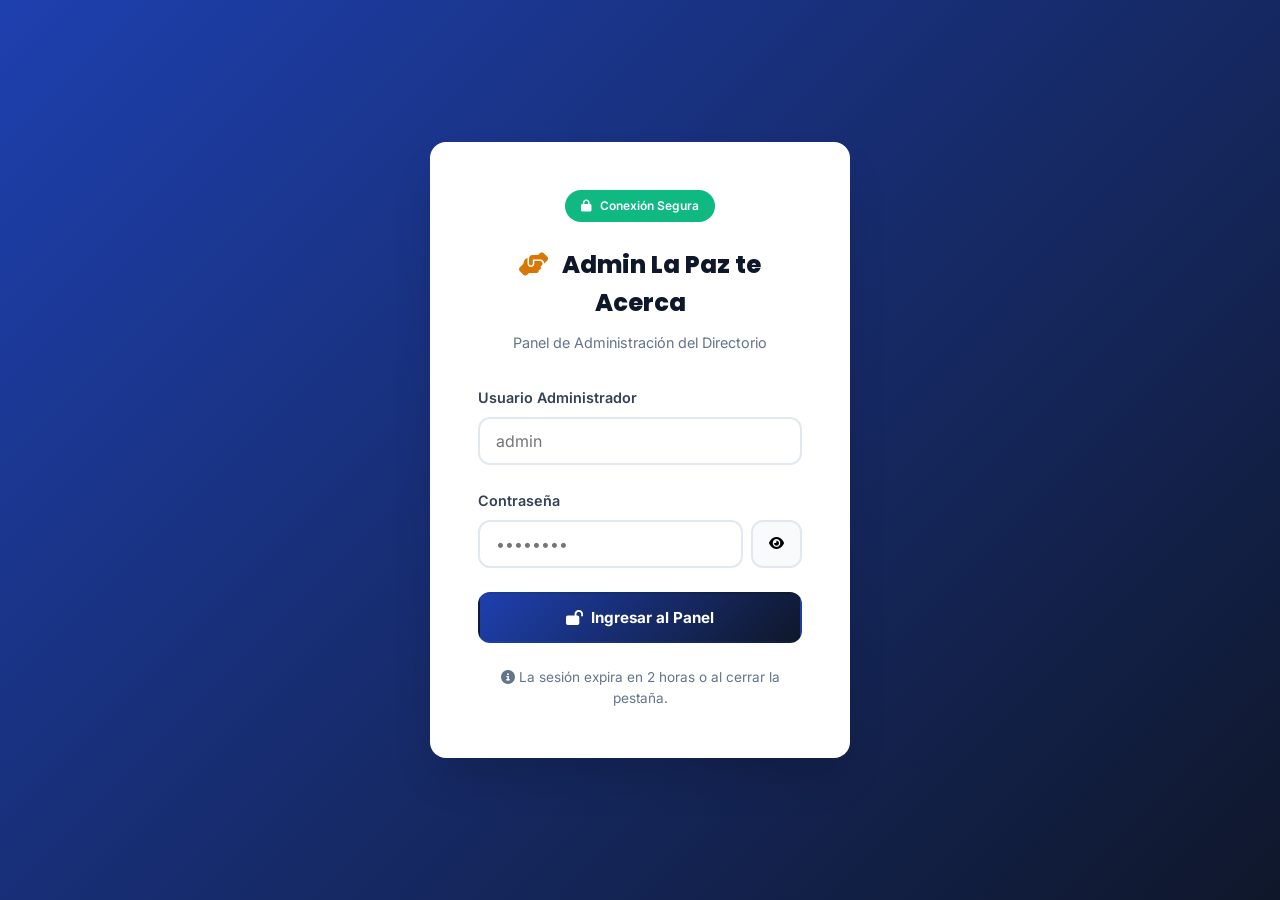
==== admin/index.html @ e760c5f6 "v13.19: Backend y Admin alineados (1/2/3 imagenes, destacado automatico, errores especificos)" ====
﻿<!DOCTYPE html>
<html lang="es">
<head>
    <meta charset="UTF-8">
    <meta name="viewport" content="width=device-width, initial-scale=1.0">
    <meta name="robots" content="noindex, nofollow">
    <meta name="googlebot" content="noindex">
    <title>Panel de Administración | La Paz te Acerca</title>
    <link rel="icon" type="image/png" href="../img/favicon.png">
    <link rel="preconnect" href="https://fonts.googleapis.com">
    <link rel="preconnect" href="https://fonts.gstatic.com" crossorigin>
    <link href="https://fonts.googleapis.com/css2?family=Inter:wght@300;400;500;600;700;800;900&family=Poppins:wght@400;500;600;700;800;900&display=swap" rel="stylesheet">
    <link rel="stylesheet" href="https://cdnjs.cloudflare.com/ajax/libs/font-awesome/6.5.1/css/all.min.css">
    <style>
        /* ========================================
           ADMIN v13.19 — SISTEMA DE DISEÑO PROPIO
           Coherencia total con el frontend
           
           Cambios v13.18:
           - Eliminado campo Teléfono.
           - Eliminado campo Rango de Precios.
           - Nuevas reglas de imágenes: Gratuito=1, Básico=2, Completo=3.
           - Destacado automático para plan Completo.
           
           Cambios v13.19:
           - FIX: Diagnóstico de errores mejorado (muestra el array "detalles" del backend).
           ======================================== */
        *{margin:0;padding:0;box-sizing:border-box}
        :root{
            --azul-profundo:#0F172A;--azul-confianza:#1E40AF;--azul-claro:#3B82F6;
            --ocre-calidad:#D97706;--ocre-oscuro:#B45309;--ocre-claro:#F59E0B;
            --verde-accion:#10B981;--verde-oscuro:#059669;--rojo-alerta:#EF4444;
            --whatsapp:#25D366;--whatsapp-hover:#20BA5A;
            --fondo:#FDFBF7;--gris-suave:#F8FAFC;--gris-medio:#64748B;--gris-claro:#94A3B8;
            --gris-borde:#E2E8F0;--gris-oscuro:#334155;--blanco:#FFFFFF;
            --grad-azul:linear-gradient(135deg,#1E40AF,#0F172A);
            --grad-ocre:linear-gradient(135deg,#D97706,#B45309);
            --sh-1:0 1px 2px rgba(0,0,0,.05);--sh-2:0 4px 10px -2px rgba(0,0,0,.08);
            --sh-3:0 12px 24px -6px rgba(0,0,0,.12);--sh-4:0 24px 48px -12px rgba(0,0,0,.20);
            --r-sm:8px;--r-md:12px;--r-lg:16px;--r-xl:22px;--r-full:9999px;
            --f-titulo:'Poppins',sans-serif;--f-cuerpo:'Inter',sans-serif;
            --sp-1:.5rem;--sp-2:1rem;--sp-3:1.5rem;--sp-4:2rem;--sp-5:3rem;
        }
        body{font-family:var(--f-cuerpo);background:var(--gris-suave);color:var(--gris-oscuro);line-height:1.6}
        .hidden{display:none!important}

        /* LOGIN */
        .login-wrapper{min-height:100vh;display:flex;align-items:center;justify-content:center;padding:var(--sp-3);background:var(--grad-azul)}
        .login-container{max-width:420px;width:100%;padding:var(--sp-5);background:var(--blanco);border-radius:var(--r-lg);box-shadow:var(--sh-4)}
        .login-header{text-align:center;margin-bottom:var(--sp-4)}
        .login-header h2{font-family:var(--f-titulo);font-size:1.5rem;font-weight:800;color:var(--azul-profundo);margin-bottom:.5rem}
        .login-header h2 i{color:var(--ocre-calidad);margin-right:.5rem}
        .login-header p{color:var(--gris-medio);font-size:.9rem}
        .security-badge{display:inline-flex;align-items:center;gap:.5rem;background:var(--verde-accion);color:#fff;padding:.4rem 1rem;border-radius:var(--r-full);font-size:.75rem;font-weight:600;margin-bottom:var(--sp-3)}
        .form-group{margin-bottom:var(--sp-3)}
        .form-label{display:block;font-weight:600;font-size:.9rem;margin-bottom:.5rem;color:var(--gris-oscuro)}
        .form-control{width:100%;padding:.75rem 1rem;border:2px solid var(--gris-borde);border-radius:var(--r-md);font-family:var(--f-cuerpo);font-size:1rem;transition:all .2s}
        .form-control:focus{outline:none;border-color:var(--azul-confianza);box-shadow:0 0 0 3px rgba(30,64,175,.1)}
        .input-group{display:flex;gap:.5rem}
        .input-group .form-control{flex:1}
        .btn-toggle-pass{background:var(--gris-suave);border:2px solid var(--gris-borde);border-radius:var(--r-md);padding:.75rem 1rem;cursor:pointer;transition:all .2s}
        .btn-toggle-pass:hover{background:var(--gris-borde)}
        .btn{display:inline-flex;align-items:center;justify-content:center;gap:.5rem;padding:.875rem 1.75rem;border-radius:var(--r-md);font-weight:700;font-size:.95rem;cursor:pointer;transition:all .2s;border:2px solid transparent;font-family:var(--f-cuerpo)}
        .btn:hover{transform:translateY(-2px);box-shadow:var(--sh-3)}
        .btn-primary{background:var(--grad-azul);color:#fff}
        .btn-primary:hover{box-shadow:0 0 30px rgba(30,64,175,.3)}
        .btn-success{background:var(--verde-accion);color:#fff}
        .btn-success:hover{background:var(--verde-oscuro)}
        .btn-danger{background:var(--rojo-alerta);color:#fff}
        .btn-danger:hover{background:#DC2626}
        .btn-secondary{background:var(--gris-borde);color:var(--gris-oscuro)}
        .btn-secondary:hover{background:var(--gris-claro)}
        .btn-outline{background:transparent;border-color:var(--azul-confianza);color:var(--azul-confianza)}
        .btn-outline:hover{background:var(--azul-confianza);color:#fff}
        .btn-block{width:100%}
        .btn-sm{padding:.5rem 1rem;font-size:.85rem}
        .login-error{background:#FEE2E2;color:#991B1B;padding:1rem;border-radius:var(--r-md);font-size:.9rem;margin-top:var(--sp-3);border-left:4px solid var(--rojo-alerta)}

        /* ADMIN PANEL */
        .admin-wrapper{max-width:1400px;margin:0 auto;padding:var(--sp-4)}
        .admin-header{display:flex;justify-content:space-between;align-items:center;margin-bottom:var(--sp-4);flex-wrap:wrap;gap:var(--sp-2)}
        .admin-header h1{font-family:var(--f-titulo);font-size:1.5rem;font-weight:800;color:var(--azul-profundo)}
        .admin-header h1 i{color:var(--ocre-calidad);margin-right:.5rem}
        .session-info{display:flex;align-items:center;gap:var(--sp-2)}
        .user-badge{background:var(--blanco);padding:.5rem 1rem;border-radius:var(--r-md);font-size:.9rem;font-weight:600;box-shadow:var(--sh-1)}
        .session-timer{font-size:.85rem;color:var(--gris-medio)}
        .session-timer i{color:var(--ocre-calidad);margin-right:.3rem}

        /* TABS */
        .admin-tabs{display:flex;gap:.5rem;margin-bottom:var(--sp-4);border-bottom:2px solid var(--gris-borde);padding-bottom:var(--sp-2)}
        .admin-tab{padding:.75rem 1.5rem;background:var(--blanco);border:2px solid var(--gris-borde);border-radius:var(--r-md);cursor:pointer;font-weight:600;font-size:.9rem;transition:all .2s;display:flex;align-items:center;gap:.5rem}
        .admin-tab:hover{border-color:var(--ocre-calidad);color:var(--ocre-calidad)}
        .admin-tab.active{background:var(--grad-ocre);color:#fff;border-color:var(--ocre-oscuro)}
        .admin-tab i{font-size:1rem}

        /* STATS BAR */
        .stats-bar{display:grid;grid-template-columns:repeat(auto-fit,minmax(150px,1fr));gap:var(--sp-2);margin-bottom:var(--sp-4)}
        .stat-box{background:var(--blanco);padding:var(--sp-3);border-radius:var(--r-md);box-shadow:var(--sh-2);text-align:center}
        .stat-box strong{display:block;font-size:1.8rem;font-weight:800;color:var(--azul-confianza);font-family:var(--f-titulo)}
        .stat-box span{font-size:.85rem;color:var(--gris-medio);font-weight:500}

        /* CARDS */
        .card{background:var(--blanco);border-radius:var(--r-md);box-shadow:var(--sh-2);margin-bottom:var(--sp-3)}
        .card-body{padding:var(--sp-3)}
        .card-header{display:flex;justify-content:space-between;align-items:center;flex-wrap:wrap;gap:var(--sp-2)}
        .card-title{font-family:var(--f-titulo);font-size:1.2rem;font-weight:700;color:var(--azul-profundo)}

        /* PROVIDER CARDS */
        .provider-card{background:var(--blanco);padding:var(--sp-3);border-radius:var(--r-md);margin-bottom:var(--sp-2);box-shadow:var(--sh-1);transition:all .2s;border-left:4px solid var(--azul-confianza)}
        .provider-card:hover{transform:translateX(4px);box-shadow:var(--sh-2)}
        .provider-info{flex:1;min-width:250px}
        .provider-info h4{font-family:var(--f-titulo);font-size:1.1rem;font-weight:700;color:var(--azul-profundo);margin-bottom:.5rem;display:flex;align-items:center;gap:.5rem;flex-wrap:wrap}
        .provider-info p{font-size:.9rem;color:var(--gris-medio);margin-bottom:.3rem}
        .provider-info p strong{color:var(--gris-oscuro)}
        .provider-actions{display:flex;gap:.5rem;flex-wrap:wrap}

        /* BADGES */
        .badge{display:inline-flex;align-items:center;gap:.3rem;padding:.25rem .75rem;border-radius:var(--r-full);font-size:.72rem;font-weight:700;text-transform:uppercase;letter-spacing:.3px}
        .badge-destacado{background:var(--ocre-claro);color:#1F2937}
        .badge-24h{background:var(--azul-profundo);color:#fff}
        .badge-gratuito{background:#F1F5F9;color:#475569;border:1px solid #CBD5E1}
        .badge-basico{background:var(--grad-azul);color:#fff}
        .badge-completo{background:var(--grad-ocre);color:#fff;box-shadow:0 0 10px rgba(217,119,6,.5)}

        /* QUICK SEARCH */
        .quick-search-container{background:var(--blanco);padding:var(--sp-3);border-radius:var(--r-md);margin-bottom:var(--sp-3);box-shadow:var(--sh-2)}
        .quick-search-container h3{font-family:var(--f-titulo);font-size:1.2rem;font-weight:700;color:var(--azul-profundo);margin-bottom:var(--sp-2)}
        .quick-search-container h3 i{color:var(--ocre-calidad);margin-right:.5rem}
        .search-grid{display:grid;grid-template-columns:repeat(auto-fit,minmax(250px,1fr));gap:var(--sp-2);margin-bottom:var(--sp-3)}
        .results-counter{background:#EFF6FF;padding:.75rem 1rem;border-radius:var(--r-md);font-size:.9rem;color:var(--azul-confianza);font-weight:600;margin-bottom:var(--sp-3)}

        .quick-provider-row{background:var(--blanco);padding:var(--sp-3);border-radius:var(--r-md);margin-bottom:var(--sp-2);border-left:4px solid var(--azul-confianza);display:flex;justify-content:space-between;align-items:center;flex-wrap:wrap;gap:var(--sp-2);box-shadow:var(--sh-1)}
        .quick-provider-info{flex:1;min-width:250px}
        .quick-provider-info h5{font-family:var(--f-titulo);font-size:1rem;font-weight:700;color:var(--azul-profundo);margin-bottom:.5rem;display:flex;align-items:center;gap:.5rem;flex-wrap:wrap}
        .quick-provider-info p{font-size:.85rem;color:var(--gris-medio);margin-bottom:.2rem}
        .quick-provider-actions{display:flex;gap:.5rem;flex-wrap:wrap}
        .btn-copy{background:var(--verde-accion);color:#fff;border:none;padding:.5rem 1rem;border-radius:var(--r-sm);font-size:.85rem;cursor:pointer;transition:all .2s;display:inline-flex;align-items:center;gap:.3rem}
        .btn-copy:hover{background:var(--verde-oscuro);transform:translateY(-2px)}
        .btn-whatsapp-direct{background:var(--whatsapp);color:#fff;border:none;padding:.5rem 1rem;border-radius:var(--r-sm);font-size:.85rem;cursor:pointer;transition:all .2s;display:inline-flex;align-items:center;gap:.3rem;text-decoration:none}
        .btn-whatsapp-direct:hover{background:var(--whatsapp-hover);transform:translateY(-2px)}

        .no-results{text-align:center;padding:var(--sp-5);color:var(--gris-claro)}
        .no-results i{font-size:3rem;margin-bottom:var(--sp-2);display:block}

        /* MODAL */
        .modal-overlay{position:fixed;inset:0;background:rgba(0,0,0,.5);backdrop-filter:blur(4px);z-index:9999;display:flex;align-items:center;justify-content:center;padding:var(--sp-3);opacity:0;visibility:hidden;transition:all .3s}
        .modal-overlay.active{opacity:1;visibility:visible}
        .modal-content{background:var(--blanco);border-radius:var(--r-lg);max-width:800px;width:100%;max-height:90vh;overflow-y:auto;box-shadow:var(--sh-4);transform:scale(.95);transition:transform .3s}
        .modal-overlay.active .modal-content{transform:scale(1)}
        .modal-header{padding:var(--sp-3);border-bottom:2px solid var(--gris-borde);display:flex;justify-content:space-between;align-items:center}
        .modal-header h3{font-family:var(--f-titulo);font-size:1.3rem;font-weight:700;color:var(--azul-profundo)}
        .modal-close{background:none;border:none;font-size:1.5rem;cursor:pointer;color:var(--gris-medio);transition:color .2s}
        .modal-close:hover{color:var(--rojo-alerta)}
        .modal-body{padding:var(--sp-3)}
        .modal-footer{padding:var(--sp-3);border-top:2px solid var(--gris-borde);display:flex;justify-content:flex-end;gap:var(--sp-2)}
        .form-grid{display:grid;grid-template-columns:repeat(2,1fr);gap:var(--sp-2)}
        .form-grid .full-width{grid-column:1/-1}
        .form-check{display:flex;align-items:center;gap:.5rem}
        .form-check input[type="checkbox"]{width:18px;height:18px;cursor:pointer}

        /* IMAGE UPLOAD */
        .image-upload-container{display:flex;gap:.5rem;align-items:center;margin-bottom:var(--sp-1)}
        .image-upload-container input[type="text"]{flex:1}
        .image-preview{max-width:100px;max-height:100px;border-radius:var(--r-sm);margin-top:.5rem}
        .upload-progress{height:4px;background:var(--gris-borde);border-radius:2px;overflow:hidden;margin-top:.5rem}
        .upload-progress-bar{height:100%;background:var(--ocre-calidad);width:0%;transition:width .3s}
        .upload-status{font-size:.75rem;margin-top:.3rem;color:var(--gris-medio)}
        .upload-status.success{color:var(--verde-accion)}
        .upload-status.error{color:var(--rojo-alerta)}

        /* TOAST */
        .toast-container{position:fixed;top:20px;right:20px;z-index:99999;display:flex;flex-direction:column;gap:var(--sp-2);max-width:400px}
        .toast{background:var(--blanco);border-radius:var(--r-md);box-shadow:var(--sh-4);padding:var(--sp-3);display:flex;align-items:flex-start;gap:var(--sp-2);border-left:4px solid var(--azul-confianza);animation:slideInRight .3s ease-out}
        .toast-success{border-left-color:var(--verde-accion)}
        .toast-error{border-left-color:var(--rojo-alerta)}
        .toast-warning{border-left-color:var(--ocre-calidad)}
        .toast-icon{font-size:1.5rem;flex-shrink:0}
        .toast-success .toast-icon{color:var(--verde-accion)}
        .toast-error .toast-icon{color:var(--rojo-alerta)}
        .toast-warning .toast-icon{color:var(--ocre-calidad)}
        .toast-content{flex:1}
        .toast-title{font-weight:700;color:var(--azul-profundo);margin-bottom:.2rem;font-size:.95rem}
        .toast-message{color:var(--gris-medio);font-size:.85rem}
        .toast-close{background:none;border:none;color:var(--gris-claro);cursor:pointer;font-size:1rem}
        @keyframes slideInRight{from{opacity:0;transform:translateX(100%)}to{opacity:1;transform:translateX(0)}}

        /* RESPONSIVE */
        @media(max-width:767px){
            .form-grid{grid-template-columns:1fr}
            .stats-bar{grid-template-columns:repeat(2,1fr)}
            .provider-card{flex-direction:column}
            .provider-actions{width:100%;justify-content:flex-start}
            .quick-provider-row{flex-direction:column;align-items:flex-start}
            .quick-provider-actions{width:100%}
        }
    </style>
</head>
<body>

    <!-- LOGIN -->
    <div id="loginSection" class="login-wrapper">
        <div class="login-container">
            <div class="login-header">
                <div class="security-badge"><i class="fas fa-lock"></i> Conexión Segura</div>
                <h2><i class="fas fa-hands-helping"></i> Admin La Paz te Acerca</h2>
                <p>Panel de Administración del Directorio</p>
            </div>

            <form id="loginForm" onsubmit="handleLogin(event)">
                <div class="form-group">
                    <label class="form-label" for="adminUser">Usuario Administrador</label>
                    <input type="text" id="adminUser" class="form-control" placeholder="admin" required autocomplete="username">
                </div>

                <div class="form-group">
                    <label class="form-label" for="adminPass">Contraseña</label>
                    <div class="input-group">
                        <input type="password" id="adminPass" class="form-control" placeholder="••••••••" required autocomplete="current-password">
                        <button type="button" class="btn-toggle-pass" onclick="togglePassword()"><i class="fas fa-eye" id="toggleIcon"></i></button>
                    </div>
                </div>

                <button type="submit" class="btn btn-primary btn-block" id="loginBtn">
                    <i class="fas fa-lock-open"></i> Ingresar al Panel
                </button>

                <div id="loginError" class="login-error hidden"></div>

                <p style="text-align:center;margin-top:var(--sp-3);font-size:.85rem;color:var(--gris-medio)">
                    <i class="fas fa-info-circle"></i> La sesión expira en 2 horas o al cerrar la pestaña.
                </p>
            </form>
        </div>
    </div>

    <!-- ADMIN PANEL -->
    <div id="adminSection" class="admin-wrapper hidden">
        <div class="admin-header">
            <h1><i class="fas fa-hands-helping"></i> Panel de Administración</h1>
            <div class="session-info">
                <span class="user-badge" id="userDisplay"><i class="fas fa-user"></i> Admin</span>
                <span class="session-timer" id="sessionTimer"><i class="fas fa-clock"></i> Sesión activa</span>
                <button onclick="logout()" class="btn btn-danger btn-sm"><i class="fas fa-sign-out-alt"></i> Cerrar Sesión</button>
            </div>
        </div>

        <!-- TABS -->
        <div class="admin-tabs">
            <div class="admin-tab active" onclick="cambiarTab('gestion')"><i class="fas fa-cogs"></i> Gestión del Directorio</div>
            <div class="admin-tab" onclick="cambiarTab('consulta')"><i class="fas fa-search"></i> Consulta Rápida</div>
        </div>

        <!-- GESTIÓN -->
        <div id="tabGestion">
            <div class="stats-bar" id="statsBar">
                <div class="stat-box"><strong id="statTotal">0</strong><span>Proveedores</span></div>
                <div class="stat-box"><strong id="statCompletos">0</strong><span>Completos</span></div>
                <div class="stat-box"><strong id="statBasicos">0</strong><span>Básicos</span></div>
                <div class="stat-box"><strong id="stat24h">0</strong><span>Atención 24h</span></div>
            </div>

            <div class="card">
                <div class="card-body card-header">
                    <h3 class="card-title">Gestión de Proveedores</h3>
                    <div>
                        <button onclick="addProvider()" class="btn btn-success"><i class="fas fa-plus"></i> Agregar Negocio</button>
                        <button onclick="loadProviders()" class="btn btn-primary" style="margin-left:.5rem"><i class="fas fa-sync"></i> Recargar</button>
                    </div>
                </div>
            </div>

            <div id="providersList"></div>
            <div id="loading" class="text-center hidden" style="padding:var(--sp-5)">
                <i class="fas fa-spinner fa-spin" style="font-size:2rem;color:var(--azul-confianza)"></i>
                <p style="margin-top:var(--sp-2);color:var(--gris-medio)">Cargando directorio...</p>
            </div>
        </div>

        <!-- CONSULTA RÁPIDA -->
        <div id="tabConsulta" class="hidden">
            <div class="quick-search-container">
                <h3><i class="fas fa-search"></i> Consulta Rápida</h3>
                <p style="color:var(--gris-medio);margin-bottom:var(--sp-3)">Busca negocios rápidamente para responder consultas por WhatsApp.</p>

                <div class="search-grid">
                    <div>
                        <label class="form-label">Categoría</label>
                        <select id="filtroCategoria" class="form-control" onchange="actualizarFiltroSubcategoria()">
                            <option value="">Todas las categorías</option>
                            <option value="Salud y Bienestar">Salud y Bienestar</option>
                            <option value="Mantenimiento del Hogar">Mantenimiento del Hogar</option>
                            <option value="Materiales de Construcción">Materiales de Construcción</option>
                            <option value="Talleres Automotrices">Talleres Automotrices</option>
                            <option value="Tecnología y Redes">Tecnología y Redes</option>
                            <option value="Servicios de Despedida">Servicios de Despedida</option>
                            <option value="Servicios para Eventos">Servicios para Eventos</option>
                            <option value="Imagen y Cuidado Personal">Imagen y Cuidado Personal</option>
                        </select>
                    </div>
                    <div>
                        <label class="form-label">Subcategoría</label>
                        <select id="filtroSubcategoria" class="form-control" onchange="filtrarConsultaRapida()">
                            <option value="">Todas las subcategorías</option>
                        </select>
                    </div>
                    <div>
                        <label class="form-label">Buscar por texto</label>
                        <input type="text" id="filtroTexto" class="form-control" placeholder="Nombre, dirección, WhatsApp..." oninput="filtrarConsultaRapida()">
                    </div>
                </div>

                <div id="resultsCounter" class="results-counter hidden"></div>
            </div>

            <div id="consultaRapidaList"></div>
        </div>
    </div>

    <!-- MODAL EDITAR/AGREGAR -->
    <div class="modal-overlay" id="editModal">
        <div class="modal-content">
            <div class="modal-header">
                <h3 id="modalTitle">Negocio en el Directorio</h3>
                <button class="modal-close" onclick="cerrarModal()"><i class="fas fa-times"></i></button>
            </div>
            <div class="modal-body">
                <form id="providerForm">
                    <input type="hidden" id="editIndex">
                    <div class="form-grid">
                        <div>
                            <label class="form-label">ID (Número único) *</label>
                            <input type="number" id="f_id" class="form-control" required>
                            <small style="color:var(--gris-medio);font-size:.8rem">Se genera automáticamente. No modificar.</small>
                        </div>
                        <div>
                            <label class="form-label">Nombre del Negocio *</label>
                            <input type="text" id="f_nombre" class="form-control" required>
                        </div>

                        <div>
                            <label class="form-label">Categoría *</label>
                            <select id="f_categoria" class="form-control" required onchange="actualizarSubcategorias()">
                                <option value="Salud y Bienestar">Salud y Bienestar</option>
                                <option value="Mantenimiento del Hogar">Mantenimiento del Hogar</option>
                                <option value="Materiales de Construcción">Materiales de Construcción</option>
                                <option value="Talleres Automotrices">Talleres Automotrices</option>
                                <option value="Tecnología y Redes">Tecnología y Redes</option>
                                <option value="Servicios de Despedida">Servicios de Despedida</option>
                                <option value="Servicios para Eventos">Servicios para Eventos</option>
                                <option value="Imagen y Cuidado Personal">Imagen y Cuidado Personal</option>
                            </select>
                        </div>
                        <div>
                            <label class="form-label">Subcategoría *</label>
                            <select id="f_subcategoria_select" class="form-control" required onchange="toggleOtroInput()"></select>
                            <input type="text" id="f_subcategoria_otro" class="form-control hidden" placeholder="Escribe la subcategoría específica" style="margin-top:.5rem">
                            <input type="hidden" id="f_subcategoria">
                        </div>

                        <div>
                            <label class="form-label">Dirección</label>
                            <input type="text" id="f_direccion" class="form-control">
                        </div>
                        <div>
                            <label class="form-label">WhatsApp (solo números)</label>
                            <input type="text" id="f_whatsapp" class="form-control">
                        </div>
                        <div>
                            <label class="form-label">Horario</label>
                            <input type="text" id="f_horario" class="form-control">
                        </div>
                        <div class="full-width">
                            <label class="form-label">Descripción</label>
                            <textarea id="f_descripcion" class="form-control" rows="2"></textarea>
                        </div>

                        <!-- IMÁGENES (Gratuito=1, Básico=2, Completo=3) -->
                        <div class="full-width">
                            <label class="form-label">Imágenes del Negocio</label>
                            <small style="color:var(--gris-medio);font-size:.8rem;display:block;margin-bottom:var(--sp-2)">Gratuito: 1 imagen | Básico: 2 imágenes | Completo: 3 imágenes (y destacado automático)</small>

                            <div class="image-upload-container" id="imgGroup1">
                                <input type="text" id="f_imagen1" class="form-control" placeholder="URL de Imagen 1" readonly>
                                <button type="button" class="btn btn-secondary btn-sm" onclick="document.getElementById('fileInput1').click()"><i class="fas fa-camera"></i> Subir</button>
                                <input type="file" id="fileInput1" style="display:none" accept="image/*" onchange="handleFileSelect(1, this)">
                            </div>
                            <div class="upload-progress hidden" id="progress1"><div class="upload-progress-bar"></div></div>
                            <div class="upload-status" id="status1"></div>
                            <img id="preview1" class="image-preview hidden" src="" alt="Preview 1">

                            <div class="image-upload-container hidden" id="imgGroup2">
                                <input type="text" id="f_imagen2" class="form-control" placeholder="URL de Imagen 2" readonly>
                                <button type="button" class="btn btn-secondary btn-sm" onclick="document.getElementById('fileInput2').click()"><i class="fas fa-camera"></i> Subir</button>
                                <input type="file" id="fileInput2" style="display:none" accept="image/*" onchange="handleFileSelect(2, this)">
                            </div>
                            <div class="upload-progress hidden" id="progress2"><div class="upload-progress-bar"></div></div>
                            <div class="upload-status" id="status2"></div>
                            <img id="preview2" class="image-preview hidden" src="" alt="Preview 2">

                            <div class="image-upload-container hidden" id="imgGroup3">
                                <input type="text" id="f_imagen3" class="form-control" placeholder="URL de Imagen 3" readonly>
                                <button type="button" class="btn btn-secondary btn-sm" onclick="document.getElementById('fileInput3').click()"><i class="fas fa-camera"></i> Subir</button>
                                <input type="file" id="fileInput3" style="display:none" accept="image/*" onchange="handleFileSelect(3, this)">
                            </div>
                            <div class="upload-progress hidden" id="progress3"><div class="upload-progress-bar"></div></div>
                            <div class="upload-status" id="status3"></div>
                            <img id="preview3" class="image-preview hidden" src="" alt="Preview 3">
                        </div>

                        <div>
                            <label class="form-label">Paquete de Visibilidad</label>
                            <select id="f_tipo_plan" class="form-control" onchange="toggleImagenesPorPlan()">
                                <option value="gratuito">Gratuito (1 imagen)</option>
                                <option value="basico">Paquete Básico (2 imágenes)</option>
                                <option value="completo">Paquete Completo (3 imágenes + Destacado)</option>
                            </select>
                        </div>
                        <div>
                            <label class="form-label">¿Destacar en Portada?</label>
                            <div class="form-check" style="margin-top:.5rem">
                                <input type="checkbox" id="f_destacado_switch">
                                <label for="f_destacado_switch">Mostrar en "Recomendados"</label>
                            </div>
                            <small id="destacadoHint" style="color:var(--gris-medio);font-size:.75rem;display:none">🔒 Automático por plan Completo</small>
                        </div>
                        <div>
                            <label class="form-label">¿Atención 24h?</label>
                            <div class="form-check" style="margin-top:.5rem">
                                <input type="checkbox" id="f_24horas_switch">
                                <label for="f_24horas_switch">Nocturno/Festivos</label>
                            </div>
                        </div>
                        <div class="full-width">
                            <label class="form-label">Audio URL (opcional)</label>
                            <input type="text" id="f_audio_url" class="form-control" placeholder="https://...">
                        </div>
                    </div>
                </form>
            </div>
            <div class="modal-footer">
                <button type="button" class="btn btn-secondary" onclick="cerrarModal()">Cancelar</button>
                <button type="button" class="btn btn-primary" id="saveBtn" onclick="saveProvider()"><i class="fas fa-save"></i> Guardar Cambios</button>
            </div>
        </div>
    </div>

    <!-- TOAST CONTAINER -->
    <div id="toastContainer" class="toast-container"></div>

    <script>
        // ==========================================
        // CONFIGURACIÓN
        // ==========================================
        const CONFIG = {
            API_BASE: '/api',
            SESSION_TIMEOUT: 7200000,
            MAX_FILE_SIZE: 5 * 1024 * 1024,
            ALLOWED_TYPES: ['image/jpeg', 'image/png', 'image/webp']
        };

        const subcategoriasPorCategoria = {
            "Salud y Bienestar": ["Clínicas y Urgencias", "Consultorios y Especialistas", "Odontología", "Laboratorios y Análisis", "Veterinaria y Mascotas", "Óptica y Audición", "Ambulancias y Traslados", "Fisioterapia y Rehabilitación", "Otros Servicios de Salud"],
            "Mantenimiento del Hogar": ["Plomería", "Electricidad", "Albañilería y Reparaciones", "Pintura y Acabados", "Cerrajería", "Carpintería", "Limpieza y Fumigación", "Jardinería y Paisajismo", "Instalación y Mantenimiento de Gas", "Otros Oficios del Hogar"],
            "Materiales de Construcción": ["Cemento, Estuco y Yeso", "Áridos: Arena, Grava y Piedra", "Ladrillos, Bloques y Prefabricados", "Barracas de Madera y Cubiertas", "Alquiler de Equipos y Maquinaria"],
            "Talleres Automotrices": ["Taller Mecánico General", "Frenos y Suspensión", "Muñonería (Alineación y Balanceo)", "Chapistería y Pintura", "Electricidad y Electromecánica", "Grúas y Auxilio Vial", "Lavado y Detallado", "Repuestos y Accesorios", "Lubricentros y Cambio de Aceite", "Otros Servicios Automotrices"],
            "Tecnología y Redes": ["Reparación de PC y Laptops", "Reparación de Celulares y Tablets", "Cámaras de Seguridad y CCTV", "Redes e Internet", "Soporte Técnico a Domicilio", "Impresoras y Suministros de Oficina", "Videojuegos y Consolas", "Otros Servicios Tecnológicos"],
            "Servicios de Despedida": ["Funerarias y Velatorios", "Cremación y Urnas", "Floristerías y Homenajes", "Trámites y Gestoría Funeraria"],
            "Servicios para Eventos": ["Filmación y Fotografía", "Sonido e Iluminación", "Bandas y Música en Vivo", "Locales y Salones de Eventos", "Decoración y Mobiliario", "Catering y Banquetes", "Animación y Espectáculos", "Alquiler de Vestuario y Trajes", "Otros Servicios para Eventos"],
            "Imagen y Cuidado Personal": ["Barberías", "Salones de Belleza Unisex", "Centros de Estética", "Maquillaje Profesional", "Spas y Masajes", "Servicios a Domicilio"]
        };

        let sessionToken = '';
        let providers = [];
        let sessionTimerInterval;

        // ==========================================
        // UTILIDADES
        // ==========================================
        function escaparHTML(v) {
            if (v === null || v === undefined) return '';
            return String(v).replace(/[&<>"']/g, s => ({ '&': '&amp;', '<': '&lt;', '>': '&gt;', '"': '&quot;', "'": '&#39;' }[s]));
        }

        // ==========================================
        // LOGIN
        // ==========================================
        function togglePassword() {
            const input = document.getElementById('adminPass');
            const icon = document.getElementById('toggleIcon');
            if (input.type === 'password') {
                input.type = 'text';
                icon.classList.remove('fa-eye');
                icon.classList.add('fa-eye-slash');
            } else {
                input.type = 'password';
                icon.classList.remove('fa-eye-slash');
                icon.classList.add('fa-eye');
            }
        }

        async function handleLogin(event) {
            event.preventDefault();
            const user = document.getElementById('adminUser').value.trim();
            const pass = document.getElementById('adminPass').value;
            const loginBtn = document.getElementById('loginBtn');

            if (!user || !pass) {
                showError('Por favor completa todos los campos');
                return;
            }

            loginBtn.disabled = true;
            loginBtn.innerHTML = '<i class="fas fa-spinner fa-spin"></i> Verificando...';

            try {
                const response = await fetch(`${CONFIG.API_BASE}/login`, {
                    method: 'POST',
                    headers: { 'Content-Type': 'application/json' },
                    body: JSON.stringify({ username: user, password: pass })
                });

                if (!response.ok) {
                    const error = await response.json();
                    throw new Error(error.message || 'Credenciales inválidas');
                }

                const data = await response.json();
                sessionToken = data.token;
                sessionStorage.setItem('lp_session_token', sessionToken);
                sessionStorage.setItem('lp_session_user', user);
                sessionStorage.setItem('lp_session_time', Date.now().toString());

                document.getElementById('userDisplay').innerHTML = `<i class="fas fa-user"></i> ${user}`;
                document.getElementById('loginSection').classList.add('hidden');
                document.getElementById('adminSection').classList.remove('hidden');

                startSessionTimer();
                loadProviders();

                showToast('Bienvenido', `Hola ${user}, sesión iniciada correctamente`, 'success');
            } catch (e) {
                showError('Error de autenticación: ' + e.message);
            } finally {
                loginBtn.disabled = false;
                loginBtn.innerHTML = '<i class="fas fa-lock-open"></i> Ingresar al Panel';
            }
        }

        function logout() {
            sessionStorage.clear();
            clearInterval(sessionTimerInterval);
            location.reload();
        }

        function startSessionTimer() {
            const updateTimer = () => {
                const loginTime = parseInt(sessionStorage.getItem('lp_session_time'));
                const remaining = CONFIG.SESSION_TIMEOUT - (Date.now() - loginTime);

                if (remaining <= 0) {
                    alert('Tu sesión ha expirado por seguridad. Por favor inicia sesión nuevamente.');
                    logout();
                    return;
                }

                const minutes = Math.floor(remaining / 60000);
                const seconds = Math.floor((remaining % 60000) / 1000);
                document.getElementById('sessionTimer').innerHTML = `<i class="fas fa-clock"></i> Sesión expira en: ${minutes}m ${seconds}s`;
            };

            updateTimer();
            sessionTimerInterval = setInterval(updateTimer, 1000);
        }

        function showError(msg) {
            const el = document.getElementById('loginError');
            el.textContent = msg;
            el.classList.remove('hidden');
        }

        // ==========================================
        // API — v13.19: diagnóstico de errores mejorado (muestra "detalles")
        // ==========================================
        async function apiRequest(endpoint, method = 'GET', body = null) {
            const options = {
                method,
                headers: {
                    'Content-Type': 'application/json',
                    'Authorization': `Bearer ${sessionToken}`
                }
            };

            if (body) options.body = JSON.stringify(body);

            const response = await fetch(`${CONFIG.API_BASE}${endpoint}`, options);

            if (response.status === 401) {
                alert('Tu sesión ha expirado. Por favor inicia sesión nuevamente.');
                logout();
                throw new Error('Sesión expirada');
            }

            if (!response.ok) {
                let errorText = '';
                try {
                    const errData = await response.json();
                    // v13.19: Si el backend devuelve un array de "detalles", los unimos con " · "
                    if (errData.detalles && Array.isArray(errData.detalles)) {
                        errorText = errData.detalles.join(' · ');
                    } else {
                        errorText = errData.message || errData.error || errData.details || JSON.stringify(errData);
                    }
                } catch {
                    try { errorText = await response.text(); } catch { errorText = ''; }
                }
                throw new Error(errorText || 'Error ' + response.status);
            }

            return response.json();
        }

        // ==========================================
        // NAVEGACIÓN
        // ==========================================
        function cambiarTab(tab) {
            document.querySelectorAll('.admin-tab').forEach(t => t.classList.remove('active'));
            if (tab === 'gestion') {
                document.querySelectorAll('.admin-tab')[0].classList.add('active');
                document.getElementById('tabGestion').classList.remove('hidden');
                document.getElementById('tabConsulta').classList.add('hidden');
            } else {
                document.querySelectorAll('.admin-tab')[1].classList.add('active');
                document.getElementById('tabGestion').classList.add('hidden');
                document.getElementById('tabConsulta').classList.remove('hidden');
                filtrarConsultaRapida();
            }
        }

        function actualizarSubcategorias() {
            const categoria = document.getElementById('f_categoria').value;
            const subSelect = document.getElementById('f_subcategoria_select');
            subSelect.innerHTML = '';

            if (subcategoriasPorCategoria[categoria]) {
                subcategoriasPorCategoria[categoria].forEach(sub => {
                    const option = document.createElement('option');
                    option.value = sub;
                    option.textContent = sub;
                    subSelect.appendChild(option);
                });
            }

            const optOtro = document.createElement('option');
            optOtro.value = 'Otro';
            optOtro.textContent = 'Otro (escribir manualmente)';
            subSelect.appendChild(optOtro);

            toggleOtroInput();
        }

        function actualizarFiltroSubcategoria() {
            const categoria = document.getElementById('filtroCategoria').value;
            const subSelect = document.getElementById('filtroSubcategoria');
            subSelect.innerHTML = '<option value="">Todas las subcategorías</option>';

            if (categoria && subcategoriasPorCategoria[categoria]) {
                subcategoriasPorCategoria[categoria].forEach(sub => {
                    const option = document.createElement('option');
                    option.value = sub;
                    option.textContent = sub;
                    subSelect.appendChild(option);
                });
            }
            filtrarConsultaRapida();
        }

        function toggleOtroInput() {
            const subSelect = document.getElementById('f_subcategoria_select');
            const otroInput = document.getElementById('f_subcategoria_otro');
            const hiddenInput = document.getElementById('f_subcategoria');

            if (subSelect.value === 'Otro') {
                otroInput.classList.remove('hidden');
                otroInput.required = true;
                hiddenInput.value = otroInput.value;
            } else {
                otroInput.classList.add('hidden');
                otroInput.required = false;
                hiddenInput.value = subSelect.value;
            }
        }

        document.getElementById('f_subcategoria_otro').addEventListener('input', function() {
            document.getElementById('f_subcategoria').value = this.value;
        });

        // ==========================================
        // v13.18: Reglas de imágenes por plan + destacado automático
        // Gratuito=1, Básico=2, Completo=3 (destacado forzado)
        // ==========================================
        function toggleImagenesPorPlan() {
            const plan = document.getElementById('f_tipo_plan').value;
            const img2 = document.getElementById('imgGroup2');
            const img3 = document.getElementById('imgGroup3');
            const destacado = document.getElementById('f_destacado_switch');
            const hint = document.getElementById('destacadoHint');

            // Limpiar campos ocultos
            if (plan === 'gratuito') {
                img2.classList.add('hidden');
                img3.classList.add('hidden');
                document.getElementById('f_imagen2').value = '';
                document.getElementById('f_imagen3').value = '';
                document.getElementById('preview2').classList.add('hidden');
                document.getElementById('preview3').classList.add('hidden');
            } else if (plan === 'basico') {
                img2.classList.remove('hidden');
                img3.classList.add('hidden');
                document.getElementById('f_imagen3').value = '';
                document.getElementById('preview3').classList.add('hidden');
            } else { // completo
                img2.classList.remove('hidden');
                img3.classList.remove('hidden');
            }

            // Destacado automático para completo
            if (plan === 'completo') {
                destacado.checked = true;
                destacado.disabled = true;
                hint.style.display = 'block';
            } else {
                destacado.disabled = false;
                hint.style.display = 'none';
            }
        }

        // ==========================================
        // SUBIDA DE IMÁGENES
        // ==========================================
        function handleFileSelect(numero, input) {
            const file = input.files[0];
            if (!file) return;

            if (!CONFIG.ALLOWED_TYPES.includes(file.type)) {
                showToast('Error', 'Solo se permiten imágenes JPG, PNG o WebP', 'error');
                input.value = '';
                return;
            }

            if (file.size > CONFIG.MAX_FILE_SIZE) {
                showToast('Error', 'La imagen no puede superar los 5MB', 'error');
                input.value = '';
                return;
            }

            const preview = document.getElementById(`preview${numero}`);
            const progress = document.getElementById(`progress${numero}`);
            const progressBar = progress.querySelector('.upload-progress-bar');
            const status = document.getElementById(`status${numero}`);

            preview.src = URL.createObjectURL(file);
            preview.classList.remove('hidden');

            progress.classList.remove('hidden');
            status.textContent = 'Subiendo imagen...';
            status.className = 'upload-status';
            progressBar.style.width = '30%';

            subirImagenSegura(numero, file);
        }

        async function subirImagenSegura(numero, file) {
            const progress = document.getElementById(`progress${numero}`);
            const progressBar = progress.querySelector('.upload-progress-bar');
            const status = document.getElementById(`status${numero}`);

            try {
                const formData = new FormData();
                formData.append('image', file);
                formData.append('numero', numero);

                progressBar.style.width = '60%';

                const response = await fetch(`${CONFIG.API_BASE}/upload`, {
                    method: 'POST',
                    headers: { 'Authorization': `Bearer ${sessionToken}` },
                    body: formData
                });

                if (!response.ok) {
                    const error = await response.json();
                    throw new Error(error.message || 'Error al subir imagen');
                }

                const data = await response.json();

                progressBar.style.width = '100%';
                status.textContent = '✓ Imagen cargada correctamente';
                status.className = 'upload-status success';

                document.getElementById(`f_imagen${numero}`).value = data.url;

                showToast('¡Listo!', `Imagen ${numero} cargada correctamente`, 'success');

                setTimeout(() => {
                    progress.classList.add('hidden');
                    progressBar.style.width = '0%';
                }, 2000);

            } catch (error) {
                progressBar.style.width = '0%';
                status.textContent = '✗ Error: ' + error.message;
                status.className = 'upload-status error';
                showToast('Error', `No se pudo subir imagen ${numero}: ${error.message}`, 'error');
            }
        }

        // ==========================================
        // CRUD
        // ==========================================
        async function loadProviders() {
            document.getElementById('loading').classList.remove('hidden');
            document.getElementById('providersList').innerHTML = '';

            try {
                const data = await apiRequest('/proveedores');
                providers = data.proveedores || [];
                updateStats();
                renderProviders();
            } catch (e) {
                document.getElementById('providersList').innerHTML = `<div class="login-error">Error: ${escaparHTML(e.message)}</div>`;
            } finally {
                document.getElementById('loading').classList.add('hidden');
            }
        }

        function updateStats() {
            document.getElementById('statTotal').textContent = providers.length;
            document.getElementById('statCompletos').textContent = providers.filter(p => p.tipo_plan === 'completo').length;
            document.getElementById('statBasicos').textContent = providers.filter(p => p.tipo_plan === 'basico').length;
            document.getElementById('stat24h').textContent = providers.filter(p => p['24horas']).length;
        }

        function getPlanLabel(plan) {
            if (plan === 'completo') return 'COMPLETO';
            if (plan === 'basico') return 'BÁSICO';
            return 'GRATUITO';
        }

        function getPlanClass(plan) {
            if (plan === 'completo') return 'badge-completo';
            if (plan === 'basico') return 'badge-basico';
            return 'badge-gratuito';
        }

        function renderProviders() {
            const html = providers.map((p, i) => `
                <div class="provider-card">
                    <div style="display:flex;justify-content:space-between;align-items:flex-start;flex-wrap:wrap;gap:var(--sp-2)">
                        <div class="provider-info">
                            <h4>
                                ${escaparHTML(p.nombre)}
                                ${p.destacado == 1 ? '<span class="badge badge-destacado"><i class="fas fa-star"></i> Destacado</span>' : ''}
                                ${p['24horas'] ? '<span class="badge badge-24h"><i class="fas fa-moon"></i> 24h</span>' : ''}
                                <span class="badge ${getPlanClass(p.tipo_plan || 'gratuito')}">${getPlanLabel(p.tipo_plan || 'gratuito')}</span>
                            </h4>
                            <p><strong>${escaparHTML(p.categoria)}</strong> &gt; ${escaparHTML(p.subcategoria || 'Sin subcategoría')}</p>
                            <p><i class="fas fa-map-marker-alt" style="color:var(--rojo-alerta)"></i> ${escaparHTML(p.direccion || 'Sin dirección')}</p>
                            <p><i class="fab fa-whatsapp" style="color:var(--verde-accion)"></i> ${escaparHTML(p.whatsapp || 'Sin WhatsApp')}</p>
                        </div>
                        <div class="provider-actions">
                            <button onclick="editProvider(${i})" class="btn btn-primary btn-sm"><i class="fas fa-edit"></i> Editar</button>
                            <button onclick="deleteProvider(${i})" class="btn btn-danger btn-sm"><i class="fas fa-trash"></i> Eliminar</button>
                        </div>
                    </div>
                </div>
            `).join('');
            document.getElementById('providersList').innerHTML = html || '<p style="text-align:center;color:var(--gris-medio);padding:var(--sp-4)">No hay negocios registrados aún.</p>';
        }

        function filtrarConsultaRapida() {
            const categoria = document.getElementById('filtroCategoria').value;
            const subcategoria = document.getElementById('filtroSubcategoria').value;
            const texto = document.getElementById('filtroTexto').value.toLowerCase().trim();

            let filtrados = providers.filter(p => {
                const matchCategoria = !categoria || p.categoria === categoria;
                const matchSubcategoria = !subcategoria || p.subcategoria === subcategoria;
                const matchTexto = !texto ||
                    (p.nombre || '').toLowerCase().includes(texto) ||
                    (p.direccion || '').toLowerCase().includes(texto) ||
                    (p.whatsapp || '').toLowerCase().includes(texto) ||
                    (p.descripcion || '').toLowerCase().includes(texto) ||
                    (p.subcategoria || '').toLowerCase().includes(texto);

                return matchCategoria && matchSubcategoria && matchTexto;
            });

            const counter = document.getElementById('resultsCounter');
            if (filtrados.length > 0) {
                counter.textContent = `📊 ${filtrados.length} negocio${filtrados.length !== 1 ? 's' : ''} encontrado${filtrados.length !== 1 ? 's' : ''}`;
                counter.classList.remove('hidden');
            } else {
                counter.classList.add('hidden');
            }

            renderConsultaRapida(filtrados);
        }

        function renderConsultaRapida(lista) {
            const container = document.getElementById('consultaRapidaList');

            if (lista.length === 0) {
                container.innerHTML = `<div class="no-results"><i class="fas fa-search"></i><p>No se encontraron negocios con esos filtros</p><small style="color:var(--gris-medio)">Intenta cambiar la categoría o el texto de búsqueda</small></div>`;
                return;
            }

            const html = lista.map(p => {
                const whatsappNum = (p.whatsapp || '').replace(/\D/g, '');
                const fullNum = whatsappNum.startsWith('591') ? whatsappNum : '591' + whatsappNum;
                const whatsappLink = whatsappNum ? `https://wa.me/${fullNum}` : '#';
                const textoCopiar = `${p.nombre}\n${p.categoria} > ${p.subcategoria}\n📍 ${p.direccion || 'Sin dirección'}\n💬 WhatsApp: ${p.whatsapp || 'Sin WhatsApp'}\n🕒 ${p.horario || 'Sin horario'}`;

                return `
                    <div class="quick-provider-row">
                        <div class="quick-provider-info">
                            <h5>
                                ${escaparHTML(p.nombre)}
                                ${p.destacado == 1 ? '<span class="badge badge-destacado"><i class="fas fa-star"></i> Destacado</span>' : ''}
                                ${p['24horas'] ? '<span class="badge badge-24h"><i class="fas fa-moon"></i> 24h</span>' : ''}
                                <span class="badge ${getPlanClass(p.tipo_plan || 'gratuito')}">${getPlanLabel(p.tipo_plan || 'gratuito')}</span>
                            </h5>
                            <p><strong>${escaparHTML(p.categoria)}</strong> &gt; ${escaparHTML(p.subcategoria || 'Sin subcategoría')}</p>
                            <p><i class="fas fa-map-marker-alt" style="color:var(--rojo-alerta)"></i> ${escaparHTML(p.direccion || 'Sin dirección')}</p>
                            <p><i class="fab fa-whatsapp" style="color:var(--verde-accion)"></i> ${escaparHTML(p.whatsapp || 'Sin WhatsApp')}</p>
                            <p><i class="fas fa-clock" style="color:var(--ocre-calidad)"></i> ${escaparHTML(p.horario || 'Sin horario')}</p>
                        </div>
                        <div class="quick-provider-actions">
                            ${whatsappNum ? `
                                <button class="btn-copy" onclick="copiarDatos(\`${textoCopiar.replace(/`/g, '\\`').replace(/\$/g, '\\$')}\`)"><i class="fas fa-copy"></i> Copiar</button>
                                <button class="btn-copy" onclick="copiarNumero('${whatsappNum}')"><i class="fas fa-phone"></i> ${whatsappNum}</button>
                                <a href="${whatsappLink}?text=${encodeURIComponent('Hola, vi tu perfil en La Paz te Acerca')}" target="_blank" class="btn-whatsapp-direct"><i class="fab fa-whatsapp"></i> WhatsApp</a>
                            ` : '<span style="color:var(--gris-medio)">Sin contacto</span>'}
                        </div>
                    </div>
                `;
            }).join('');

            container.innerHTML = html;
        }

        function copiarDatos(texto) {
            navigator.clipboard.writeText(texto).then(() => {
                showToast('¡Copiado!', 'Datos listos para pegar en WhatsApp', 'success', 2000);
            }).catch(err => {
                showToast('Error', 'No se pudo copiar: ' + err, 'error');
            });
        }

        function copiarNumero(numero) {
            navigator.clipboard.writeText(numero).then(() => {
                showToast('¡Copiado!', `Número ${numero} copiado`, 'success', 2000);
            }).catch(err => {
                showToast('Error', 'No se pudo copiar: ' + err, 'error');
            });
        }

        function addProvider() {
            document.getElementById('modalTitle').textContent = 'Agregar Nuevo Negocio';
            document.getElementById('editIndex').value = '-1';
            document.getElementById('providerForm').reset();

            const maxId = providers.length > 0 ? Math.max(...providers.map(p => p.id || 0)) : 0;
            document.getElementById('f_id').value = maxId + 1;
            document.getElementById('f_id').readOnly = false;

            document.getElementById('f_categoria').value = 'Salud y Bienestar';
            actualizarSubcategorias();
            toggleImagenesPorPlan();

            for (let i = 1; i <= 3; i++) {
                document.getElementById(`preview${i}`).classList.add('hidden');
                document.getElementById(`preview${i}`).src = '';
                document.getElementById(`f_imagen${i}`).value = '';
            }

            document.getElementById('editModal').classList.add('active');
        }

        function editProvider(index) {
            const p = providers[index];
            document.getElementById('modalTitle').textContent = 'Editar Negocio';
            document.getElementById('editIndex').value = index;

            document.getElementById('f_id').value = p.id;
            document.getElementById('f_id').readOnly = true;

            document.getElementById('f_nombre').value = p.nombre;
            document.getElementById('f_categoria').value = p.categoria;

            actualizarSubcategorias();
            const subSelect = document.getElementById('f_subcategoria_select');
            const otroInput = document.getElementById('f_subcategoria_otro');

            const validSubs = subcategoriasPorCategoria[p.categoria] || [];
            if (validSubs.includes(p.subcategoria)) {
                subSelect.value = p.subcategoria;
                otroInput.classList.add('hidden');
                document.getElementById('f_subcategoria').value = p.subcategoria;
            } else {
                subSelect.value = 'Otro';
                otroInput.classList.remove('hidden');
                otroInput.value = p.subcategoria || '';
                document.getElementById('f_subcategoria').value = p.subcategoria || '';
            }

            document.getElementById('f_direccion').value = p.direccion || '';
            document.getElementById('f_whatsapp').value = p.whatsapp || '';
            document.getElementById('f_horario').value = p.horario || '';
            document.getElementById('f_descripcion').value = p.descripcion || '';
            document.getElementById('f_tipo_plan').value = p.tipo_plan || 'gratuito';
            document.getElementById('f_24horas_switch').checked = p['24horas'] || false;
            document.getElementById('f_audio_url').value = p.audio_url || '';

            for (let i = 1; i <= 3; i++) {
                const imgField = document.getElementById(`f_imagen${i}`);
                const preview = document.getElementById(`preview${i}`);
                imgField.value = p[`imagen${i}`] || '';
                if (p[`imagen${i}`]) {
                    preview.src = p[`imagen${i}`];
                    preview.classList.remove('hidden');
                } else {
                    preview.classList.add('hidden');
                }
            }

            toggleImagenesPorPlan();
            // Restaurar estado de destacado (por si el plan no es completo)
            if (p.tipo_plan !== 'completo') {
                document.getElementById('f_destacado_switch').checked = p.destacado == 1;
            }
            document.getElementById('editModal').classList.add('active');
        }

        function cerrarModal() {
            document.getElementById('editModal').classList.remove('active');
        }

        async function saveProvider() {
            const index = parseInt(document.getElementById('editIndex').value);
            const saveBtn = document.getElementById('saveBtn');

            toggleOtroInput();

            const nuevoId = parseInt(document.getElementById('f_id').value);

            if (isNaN(nuevoId) || nuevoId <= 0) {
                showToast('Error', 'El ID debe ser un número positivo.', 'error');
                return;
            }

            if (index === -1) {
                const idDuplicado = providers.find(p => p.id === nuevoId);
                if (idDuplicado) {
                    showToast('Error', `El ID ${nuevoId} ya existe.`, 'error');
                    return;
                }
            } else {
                const idDuplicado = providers.find((p, i) => p.id === nuevoId && i !== index);
                if (idDuplicado) {
                    showToast('Error', `El ID ${nuevoId} ya está en uso.`, 'error');
                    return;
                }
            }

            // v13.19: sin teléfono, sin precios. Destacado forzado si es completo.
            const plan = document.getElementById('f_tipo_plan').value;
            const newProvider = {
                id: nuevoId,
                nombre: document.getElementById('f_nombre').value,
                categoria: document.getElementById('f_categoria').value,
                subcategoria: document.getElementById('f_subcategoria').value,
                direccion: document.getElementById('f_direccion').value,
                telefono: '',
                whatsapp: document.getElementById('f_whatsapp').value,
                horario: document.getElementById('f_horario').value,
                precios: '',
                descripcion: document.getElementById('f_descripcion').value,
                tipo_plan: plan,
                destacado: plan === 'completo' ? 1 : (document.getElementById('f_destacado_switch').checked ? 1 : 0),
                '24horas': document.getElementById('f_24horas_switch').checked,
                imagen1: document.getElementById('f_imagen1').value,
                imagen2: document.getElementById('f_imagen2').value,
                imagen3: document.getElementById('f_imagen3').value,
                imagen4: '',
                audio_url: document.getElementById('f_audio_url').value
            };

            saveBtn.disabled = true;
            saveBtn.innerHTML = '<i class="fas fa-spinner fa-spin"></i> Guardando...';

            try {
                if (index === -1) {
                    await apiRequest('/proveedores', 'POST', newProvider);
                    showToast('¡Éxito!', 'Negocio agregado correctamente', 'success');
                } else {
                    await apiRequest(`/proveedores/${nuevoId}`, 'PUT', newProvider);
                    showToast('¡Éxito!', 'Negocio actualizado correctamente', 'success');
                }

                cerrarModal();
                loadProviders();
            } catch (e) {
                showToast('Error', 'No se pudo guardar: ' + e.message, 'error');
            } finally {
                saveBtn.disabled = false;
                saveBtn.innerHTML = '<i class="fas fa-save"></i> Guardar Cambios';
            }
        }

        async function deleteProvider(index) {
            if (!confirm('¿Estás seguro de eliminar este negocio? Esta acción no se puede deshacer.')) return;

            const provider = providers[index];

            try {
                await apiRequest(`/proveedores/${provider.id}`, 'DELETE');
                showToast('¡Eliminado!', 'Negocio eliminado correctamente', 'success');
                loadProviders();
            } catch (e) {
                showToast('Error', 'No se pudo eliminar: ' + e.message, 'error');
            }
        }

        // ==========================================
        // TOASTS
        // ==========================================
        function showToast(title, message, type = 'info', duration = 5000) {
            const container = document.getElementById('toastContainer');
            const icons = { success: 'fa-check-circle', error: 'fa-exclamation-circle', warning: 'fa-exclamation-triangle', info: 'fa-info-circle' };

            const toast = document.createElement('div');
            toast.className = `toast toast-${type}`;
            toast.innerHTML = `
                <i class="fas ${icons[type]} toast-icon"></i>
                <div class="toast-content">
                    <div class="toast-title">${escaparHTML(title)}</div>
                    <div class="toast-message">${escaparHTML(message)}</div>
                </div>
                <button class="toast-close" onclick="this.parentElement.remove()"><i class="fas fa-times"></i></button>
            `;

            container.appendChild(toast);
            setTimeout(() => toast.remove(), duration);
        }

        // ==========================================
        // INICIALIZACIÓN
        // ==========================================
        window.addEventListener('load', () => {
            const savedToken = sessionStorage.getItem('lp_session_token');
            const loginTime = sessionStorage.getItem('lp_session_time');
            const savedUser = sessionStorage.getItem('lp_session_user');

            if (savedToken && loginTime && (Date.now() - parseInt(loginTime) < CONFIG.SESSION_TIMEOUT)) {
                sessionToken = savedToken;
                document.getElementById('userDisplay').innerHTML = `<i class="fas fa-user"></i> ${savedUser || 'Admin'}`;
                document.getElementById('loginSection').classList.add('hidden');
                document.getElementById('adminSection').classList.remove('hidden');
                startSessionTimer();
                loadProviders();
            }
        });
    </script>
</body>
</html>
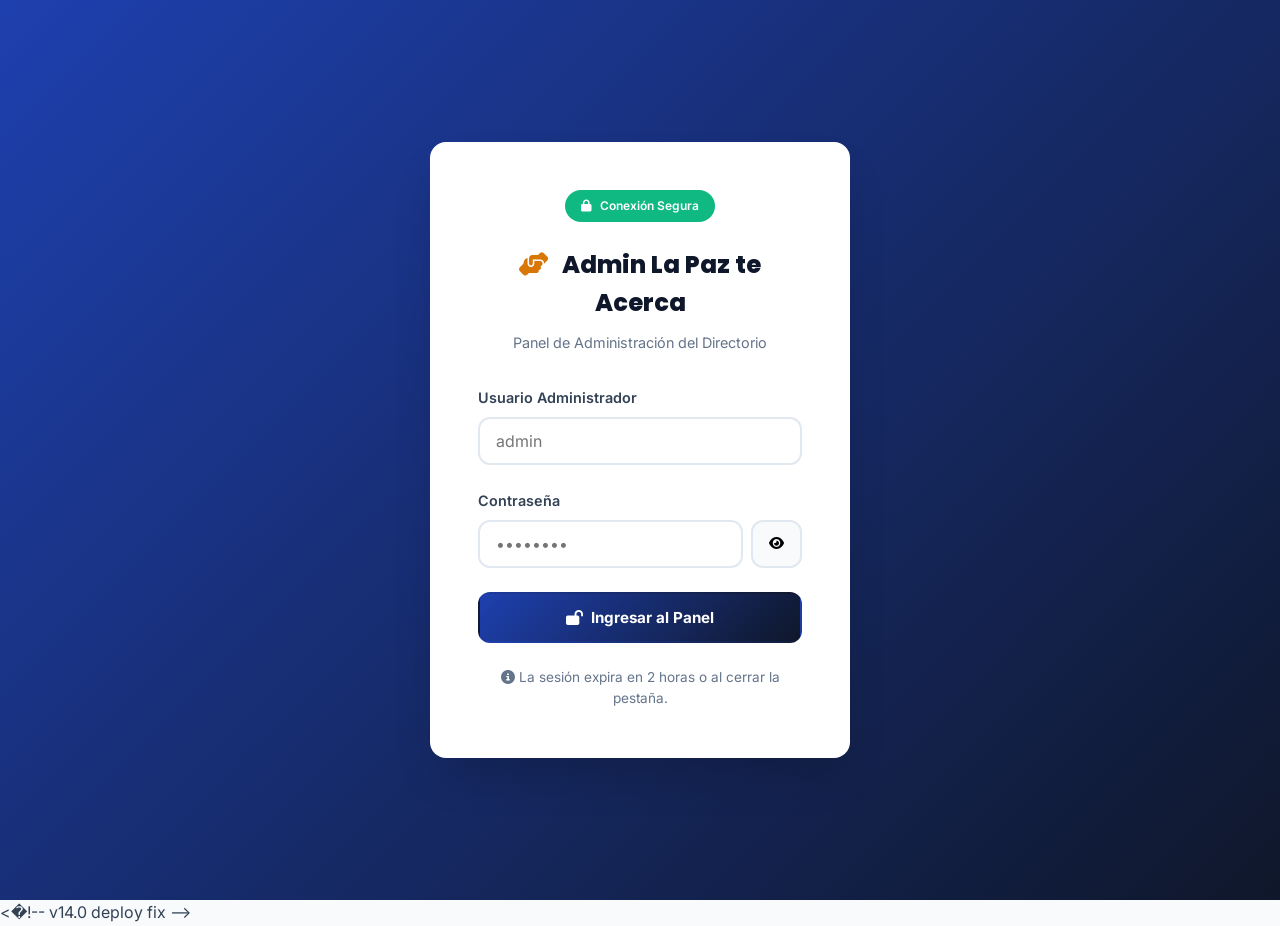
==== commit 5325de77: "v14.0: Fix deploy - actualizar admin con sistema de horarios" ====
--- a/admin/index.html
+++ b/admin/index.html
@@ -1,1176 +1,1387 @@
-﻿<!DOCTYPE html>
-<html lang="es">
-<head>
-    <meta charset="UTF-8">
-    <meta name="viewport" content="width=device-width, initial-scale=1.0">
-    <meta name="robots" content="noindex, nofollow">
-    <meta name="googlebot" content="noindex">
-    <title>Panel de Administración | La Paz te Acerca</title>
-    <link rel="icon" type="image/png" href="../img/favicon.png">
-    <link rel="preconnect" href="https://fonts.googleapis.com">
-    <link rel="preconnect" href="https://fonts.gstatic.com" crossorigin>
-    <link href="https://fonts.googleapis.com/css2?family=Inter:wght@300;400;500;600;700;800;900&family=Poppins:wght@400;500;600;700;800;900&display=swap" rel="stylesheet">
-    <link rel="stylesheet" href="https://cdnjs.cloudflare.com/ajax/libs/font-awesome/6.5.1/css/all.min.css">
-    <style>
-        /* ========================================
-           ADMIN v13.19 — SISTEMA DE DISEÑO PROPIO
-           Coherencia total con el frontend
-           
-           Cambios v13.18:
-           - Eliminado campo Teléfono.
-           - Eliminado campo Rango de Precios.
-           - Nuevas reglas de imágenes: Gratuito=1, Básico=2, Completo=3.
-           - Destacado automático para plan Completo.
-           
-           Cambios v13.19:
-           - FIX: Diagnóstico de errores mejorado (muestra el array "detalles" del backend).
-           ======================================== */
-        *{margin:0;padding:0;box-sizing:border-box}
-        :root{
-            --azul-profundo:#0F172A;--azul-confianza:#1E40AF;--azul-claro:#3B82F6;
-            --ocre-calidad:#D97706;--ocre-oscuro:#B45309;--ocre-claro:#F59E0B;
-            --verde-accion:#10B981;--verde-oscuro:#059669;--rojo-alerta:#EF4444;
-            --whatsapp:#25D366;--whatsapp-hover:#20BA5A;
-            --fondo:#FDFBF7;--gris-suave:#F8FAFC;--gris-medio:#64748B;--gris-claro:#94A3B8;
-            --gris-borde:#E2E8F0;--gris-oscuro:#334155;--blanco:#FFFFFF;
-            --grad-azul:linear-gradient(135deg,#1E40AF,#0F172A);
-            --grad-ocre:linear-gradient(135deg,#D97706,#B45309);
-            --sh-1:0 1px 2px rgba(0,0,0,.05);--sh-2:0 4px 10px -2px rgba(0,0,0,.08);
-            --sh-3:0 12px 24px -6px rgba(0,0,0,.12);--sh-4:0 24px 48px -12px rgba(0,0,0,.20);
-            --r-sm:8px;--r-md:12px;--r-lg:16px;--r-xl:22px;--r-full:9999px;
-            --f-titulo:'Poppins',sans-serif;--f-cuerpo:'Inter',sans-serif;
-            --sp-1:.5rem;--sp-2:1rem;--sp-3:1.5rem;--sp-4:2rem;--sp-5:3rem;
-        }
-        body{font-family:var(--f-cuerpo);background:var(--gris-suave);color:var(--gris-oscuro);line-height:1.6}
-        .hidden{display:none!important}
-
-        /* LOGIN */
-        .login-wrapper{min-height:100vh;display:flex;align-items:center;justify-content:center;padding:var(--sp-3);background:var(--grad-azul)}
-        .login-container{max-width:420px;width:100%;padding:var(--sp-5);background:var(--blanco);border-radius:var(--r-lg);box-shadow:var(--sh-4)}
-        .login-header{text-align:center;margin-bottom:var(--sp-4)}
-        .login-header h2{font-family:var(--f-titulo);font-size:1.5rem;font-weight:800;color:var(--azul-profundo);margin-bottom:.5rem}
-        .login-header h2 i{color:var(--ocre-calidad);margin-right:.5rem}
-        .login-header p{color:var(--gris-medio);font-size:.9rem}
-        .security-badge{display:inline-flex;align-items:center;gap:.5rem;background:var(--verde-accion);color:#fff;padding:.4rem 1rem;border-radius:var(--r-full);font-size:.75rem;font-weight:600;margin-bottom:var(--sp-3)}
-        .form-group{margin-bottom:var(--sp-3)}
-        .form-label{display:block;font-weight:600;font-size:.9rem;margin-bottom:.5rem;color:var(--gris-oscuro)}
-        .form-control{width:100%;padding:.75rem 1rem;border:2px solid var(--gris-borde);border-radius:var(--r-md);font-family:var(--f-cuerpo);font-size:1rem;transition:all .2s}
-        .form-control:focus{outline:none;border-color:var(--azul-confianza);box-shadow:0 0 0 3px rgba(30,64,175,.1)}
-        .input-group{display:flex;gap:.5rem}
-        .input-group .form-control{flex:1}
-        .btn-toggle-pass{background:var(--gris-suave);border:2px solid var(--gris-borde);border-radius:var(--r-md);padding:.75rem 1rem;cursor:pointer;transition:all .2s}
-        .btn-toggle-pass:hover{background:var(--gris-borde)}
-        .btn{display:inline-flex;align-items:center;justify-content:center;gap:.5rem;padding:.875rem 1.75rem;border-radius:var(--r-md);font-weight:700;font-size:.95rem;cursor:pointer;transition:all .2s;border:2px solid transparent;font-family:var(--f-cuerpo)}
-        .btn:hover{transform:translateY(-2px);box-shadow:var(--sh-3)}
-        .btn-primary{background:var(--grad-azul);color:#fff}
-        .btn-primary:hover{box-shadow:0 0 30px rgba(30,64,175,.3)}
-        .btn-success{background:var(--verde-accion);color:#fff}
-        .btn-success:hover{background:var(--verde-oscuro)}
-        .btn-danger{background:var(--rojo-alerta);color:#fff}
-        .btn-danger:hover{background:#DC2626}
-        .btn-secondary{background:var(--gris-borde);color:var(--gris-oscuro)}
-        .btn-secondary:hover{background:var(--gris-claro)}
-        .btn-outline{background:transparent;border-color:var(--azul-confianza);color:var(--azul-confianza)}
-        .btn-outline:hover{background:var(--azul-confianza);color:#fff}
-        .btn-block{width:100%}
-        .btn-sm{padding:.5rem 1rem;font-size:.85rem}
-        .login-error{background:#FEE2E2;color:#991B1B;padding:1rem;border-radius:var(--r-md);font-size:.9rem;margin-top:var(--sp-3);border-left:4px solid var(--rojo-alerta)}
-
-        /* ADMIN PANEL */
-        .admin-wrapper{max-width:1400px;margin:0 auto;padding:var(--sp-4)}
-        .admin-header{display:flex;justify-content:space-between;align-items:center;margin-bottom:var(--sp-4);flex-wrap:wrap;gap:var(--sp-2)}
-        .admin-header h1{font-family:var(--f-titulo);font-size:1.5rem;font-weight:800;color:var(--azul-profundo)}
-        .admin-header h1 i{color:var(--ocre-calidad);margin-right:.5rem}
-        .session-info{display:flex;align-items:center;gap:var(--sp-2)}
-        .user-badge{background:var(--blanco);padding:.5rem 1rem;border-radius:var(--r-md);font-size:.9rem;font-weight:600;box-shadow:var(--sh-1)}
-        .session-timer{font-size:.85rem;color:var(--gris-medio)}
-        .session-timer i{color:var(--ocre-calidad);margin-right:.3rem}
-
-        /* TABS */
-        .admin-tabs{display:flex;gap:.5rem;margin-bottom:var(--sp-4);border-bottom:2px solid var(--gris-borde);padding-bottom:var(--sp-2)}
-        .admin-tab{padding:.75rem 1.5rem;background:var(--blanco);border:2px solid var(--gris-borde);border-radius:var(--r-md);cursor:pointer;font-weight:600;font-size:.9rem;transition:all .2s;display:flex;align-items:center;gap:.5rem}
-        .admin-tab:hover{border-color:var(--ocre-calidad);color:var(--ocre-calidad)}
-        .admin-tab.active{background:var(--grad-ocre);color:#fff;border-color:var(--ocre-oscuro)}
-        .admin-tab i{font-size:1rem}
-
-        /* STATS BAR */
-        .stats-bar{display:grid;grid-template-columns:repeat(auto-fit,minmax(150px,1fr));gap:var(--sp-2);margin-bottom:var(--sp-4)}
-        .stat-box{background:var(--blanco);padding:var(--sp-3);border-radius:var(--r-md);box-shadow:var(--sh-2);text-align:center}
-        .stat-box strong{display:block;font-size:1.8rem;font-weight:800;color:var(--azul-confianza);font-family:var(--f-titulo)}
-        .stat-box span{font-size:.85rem;color:var(--gris-medio);font-weight:500}
-
-        /* CARDS */
-        .card{background:var(--blanco);border-radius:var(--r-md);box-shadow:var(--sh-2);margin-bottom:var(--sp-3)}
-        .card-body{padding:var(--sp-3)}
-        .card-header{display:flex;justify-content:space-between;align-items:center;flex-wrap:wrap;gap:var(--sp-2)}
-        .card-title{font-family:var(--f-titulo);font-size:1.2rem;font-weight:700;color:var(--azul-profundo)}
-
-        /* PROVIDER CARDS */
-        .provider-card{background:var(--blanco);padding:var(--sp-3);border-radius:var(--r-md);margin-bottom:var(--sp-2);box-shadow:var(--sh-1);transition:all .2s;border-left:4px solid var(--azul-confianza)}
-        .provider-card:hover{transform:translateX(4px);box-shadow:var(--sh-2)}
-        .provider-info{flex:1;min-width:250px}
-        .provider-info h4{font-family:var(--f-titulo);font-size:1.1rem;font-weight:700;color:var(--azul-profundo);margin-bottom:.5rem;display:flex;align-items:center;gap:.5rem;flex-wrap:wrap}
-        .provider-info p{font-size:.9rem;color:var(--gris-medio);margin-bottom:.3rem}
-        .provider-info p strong{color:var(--gris-oscuro)}
-        .provider-actions{display:flex;gap:.5rem;flex-wrap:wrap}
-
-        /* BADGES */
-        .badge{display:inline-flex;align-items:center;gap:.3rem;padding:.25rem .75rem;border-radius:var(--r-full);font-size:.72rem;font-weight:700;text-transform:uppercase;letter-spacing:.3px}
-        .badge-destacado{background:var(--ocre-claro);color:#1F2937}
-        .badge-24h{background:var(--azul-profundo);color:#fff}
-        .badge-gratuito{background:#F1F5F9;color:#475569;border:1px solid #CBD5E1}
-        .badge-basico{background:var(--grad-azul);color:#fff}
-        .badge-completo{background:var(--grad-ocre);color:#fff;box-shadow:0 0 10px rgba(217,119,6,.5)}
-
-        /* QUICK SEARCH */
-        .quick-search-container{background:var(--blanco);padding:var(--sp-3);border-radius:var(--r-md);margin-bottom:var(--sp-3);box-shadow:var(--sh-2)}
-        .quick-search-container h3{font-family:var(--f-titulo);font-size:1.2rem;font-weight:700;color:var(--azul-profundo);margin-bottom:var(--sp-2)}
-        .quick-search-container h3 i{color:var(--ocre-calidad);margin-right:.5rem}
-        .search-grid{display:grid;grid-template-columns:repeat(auto-fit,minmax(250px,1fr));gap:var(--sp-2);margin-bottom:var(--sp-3)}
-        .results-counter{background:#EFF6FF;padding:.75rem 1rem;border-radius:var(--r-md);font-size:.9rem;color:var(--azul-confianza);font-weight:600;margin-bottom:var(--sp-3)}
-
-        .quick-provider-row{background:var(--blanco);padding:var(--sp-3);border-radius:var(--r-md);margin-bottom:var(--sp-2);border-left:4px solid var(--azul-confianza);display:flex;justify-content:space-between;align-items:center;flex-wrap:wrap;gap:var(--sp-2);box-shadow:var(--sh-1)}
-        .quick-provider-info{flex:1;min-width:250px}
-        .quick-provider-info h5{font-family:var(--f-titulo);font-size:1rem;font-weight:700;color:var(--azul-profundo);margin-bottom:.5rem;display:flex;align-items:center;gap:.5rem;flex-wrap:wrap}
-        .quick-provider-info p{font-size:.85rem;color:var(--gris-medio);margin-bottom:.2rem}
-        .quick-provider-actions{display:flex;gap:.5rem;flex-wrap:wrap}
-        .btn-copy{background:var(--verde-accion);color:#fff;border:none;padding:.5rem 1rem;border-radius:var(--r-sm);font-size:.85rem;cursor:pointer;transition:all .2s;display:inline-flex;align-items:center;gap:.3rem}
-        .btn-copy:hover{background:var(--verde-oscuro);transform:translateY(-2px)}
-        .btn-whatsapp-direct{background:var(--whatsapp);color:#fff;border:none;padding:.5rem 1rem;border-radius:var(--r-sm);font-size:.85rem;cursor:pointer;transition:all .2s;display:inline-flex;align-items:center;gap:.3rem;text-decoration:none}
-        .btn-whatsapp-direct:hover{background:var(--whatsapp-hover);transform:translateY(-2px)}
-
-        .no-results{text-align:center;padding:var(--sp-5);color:var(--gris-claro)}
-        .no-results i{font-size:3rem;margin-bottom:var(--sp-2);display:block}
-
-        /* MODAL */
-        .modal-overlay{position:fixed;inset:0;background:rgba(0,0,0,.5);backdrop-filter:blur(4px);z-index:9999;display:flex;align-items:center;justify-content:center;padding:var(--sp-3);opacity:0;visibility:hidden;transition:all .3s}
-        .modal-overlay.active{opacity:1;visibility:visible}
-        .modal-content{background:var(--blanco);border-radius:var(--r-lg);max-width:800px;width:100%;max-height:90vh;overflow-y:auto;box-shadow:var(--sh-4);transform:scale(.95);transition:transform .3s}
-        .modal-overlay.active .modal-content{transform:scale(1)}
-        .modal-header{padding:var(--sp-3);border-bottom:2px solid var(--gris-borde);display:flex;justify-content:space-between;align-items:center}
-        .modal-header h3{font-family:var(--f-titulo);font-size:1.3rem;font-weight:700;color:var(--azul-profundo)}
-        .modal-close{background:none;border:none;font-size:1.5rem;cursor:pointer;color:var(--gris-medio);transition:color .2s}
-        .modal-close:hover{color:var(--rojo-alerta)}
-        .modal-body{padding:var(--sp-3)}
-        .modal-footer{padding:var(--sp-3);border-top:2px solid var(--gris-borde);display:flex;justify-content:flex-end;gap:var(--sp-2)}
-        .form-grid{display:grid;grid-template-columns:repeat(2,1fr);gap:var(--sp-2)}
-        .form-grid .full-width{grid-column:1/-1}
-        .form-check{display:flex;align-items:center;gap:.5rem}
-        .form-check input[type="checkbox"]{width:18px;height:18px;cursor:pointer}
-
-        /* IMAGE UPLOAD */
-        .image-upload-container{display:flex;gap:.5rem;align-items:center;margin-bottom:var(--sp-1)}
-        .image-upload-container input[type="text"]{flex:1}
-        .image-preview{max-width:100px;max-height:100px;border-radius:var(--r-sm);margin-top:.5rem}
-        .upload-progress{height:4px;background:var(--gris-borde);border-radius:2px;overflow:hidden;margin-top:.5rem}
-        .upload-progress-bar{height:100%;background:var(--ocre-calidad);width:0%;transition:width .3s}
-        .upload-status{font-size:.75rem;margin-top:.3rem;color:var(--gris-medio)}
-        .upload-status.success{color:var(--verde-accion)}
-        .upload-status.error{color:var(--rojo-alerta)}
-
-        /* TOAST */
-        .toast-container{position:fixed;top:20px;right:20px;z-index:99999;display:flex;flex-direction:column;gap:var(--sp-2);max-width:400px}
-        .toast{background:var(--blanco);border-radius:var(--r-md);box-shadow:var(--sh-4);padding:var(--sp-3);display:flex;align-items:flex-start;gap:var(--sp-2);border-left:4px solid var(--azul-confianza);animation:slideInRight .3s ease-out}
-        .toast-success{border-left-color:var(--verde-accion)}
-        .toast-error{border-left-color:var(--rojo-alerta)}
-        .toast-warning{border-left-color:var(--ocre-calidad)}
-        .toast-icon{font-size:1.5rem;flex-shrink:0}
-        .toast-success .toast-icon{color:var(--verde-accion)}
-        .toast-error .toast-icon{color:var(--rojo-alerta)}
-        .toast-warning .toast-icon{color:var(--ocre-calidad)}
-        .toast-content{flex:1}
-        .toast-title{font-weight:700;color:var(--azul-profundo);margin-bottom:.2rem;font-size:.95rem}
-        .toast-message{color:var(--gris-medio);font-size:.85rem}
-        .toast-close{background:none;border:none;color:var(--gris-claro);cursor:pointer;font-size:1rem}
-        @keyframes slideInRight{from{opacity:0;transform:translateX(100%)}to{opacity:1;transform:translateX(0)}}
-
-        /* RESPONSIVE */
-        @media(max-width:767px){
-            .form-grid{grid-template-columns:1fr}
-            .stats-bar{grid-template-columns:repeat(2,1fr)}
-            .provider-card{flex-direction:column}
-            .provider-actions{width:100%;justify-content:flex-start}
-            .quick-provider-row{flex-direction:column;align-items:flex-start}
-            .quick-provider-actions{width:100%}
-        }
-    </style>
-</head>
-<body>
-
-    <!-- LOGIN -->
-    <div id="loginSection" class="login-wrapper">
-        <div class="login-container">
-            <div class="login-header">
-                <div class="security-badge"><i class="fas fa-lock"></i> Conexión Segura</div>
-                <h2><i class="fas fa-hands-helping"></i> Admin La Paz te Acerca</h2>
-                <p>Panel de Administración del Directorio</p>
-            </div>
-
-            <form id="loginForm" onsubmit="handleLogin(event)">
-                <div class="form-group">
-                    <label class="form-label" for="adminUser">Usuario Administrador</label>
-                    <input type="text" id="adminUser" class="form-control" placeholder="admin" required autocomplete="username">
-                </div>
-
-                <div class="form-group">
-                    <label class="form-label" for="adminPass">Contraseña</label>
-                    <div class="input-group">
-                        <input type="password" id="adminPass" class="form-control" placeholder="••••••••" required autocomplete="current-password">
-                        <button type="button" class="btn-toggle-pass" onclick="togglePassword()"><i class="fas fa-eye" id="toggleIcon"></i></button>
-                    </div>
-                </div>
-
-                <button type="submit" class="btn btn-primary btn-block" id="loginBtn">
-                    <i class="fas fa-lock-open"></i> Ingresar al Panel
-                </button>
-
-                <div id="loginError" class="login-error hidden"></div>
-
-                <p style="text-align:center;margin-top:var(--sp-3);font-size:.85rem;color:var(--gris-medio)">
-                    <i class="fas fa-info-circle"></i> La sesión expira en 2 horas o al cerrar la pestaña.
-                </p>
-            </form>
-        </div>
-    </div>
-
-    <!-- ADMIN PANEL -->
-    <div id="adminSection" class="admin-wrapper hidden">
-        <div class="admin-header">
-            <h1><i class="fas fa-hands-helping"></i> Panel de Administración</h1>
-            <div class="session-info">
-                <span class="user-badge" id="userDisplay"><i class="fas fa-user"></i> Admin</span>
-                <span class="session-timer" id="sessionTimer"><i class="fas fa-clock"></i> Sesión activa</span>
-                <button onclick="logout()" class="btn btn-danger btn-sm"><i class="fas fa-sign-out-alt"></i> Cerrar Sesión</button>
-            </div>
-        </div>
-
-        <!-- TABS -->
-        <div class="admin-tabs">
-            <div class="admin-tab active" onclick="cambiarTab('gestion')"><i class="fas fa-cogs"></i> Gestión del Directorio</div>
-            <div class="admin-tab" onclick="cambiarTab('consulta')"><i class="fas fa-search"></i> Consulta Rápida</div>
-        </div>
-
-        <!-- GESTIÓN -->
-        <div id="tabGestion">
-            <div class="stats-bar" id="statsBar">
-                <div class="stat-box"><strong id="statTotal">0</strong><span>Proveedores</span></div>
-                <div class="stat-box"><strong id="statCompletos">0</strong><span>Completos</span></div>
-                <div class="stat-box"><strong id="statBasicos">0</strong><span>Básicos</span></div>
-                <div class="stat-box"><strong id="stat24h">0</strong><span>Atención 24h</span></div>
-            </div>
-
-            <div class="card">
-                <div class="card-body card-header">
-                    <h3 class="card-title">Gestión de Proveedores</h3>
-                    <div>
-                        <button onclick="addProvider()" class="btn btn-success"><i class="fas fa-plus"></i> Agregar Negocio</button>
-                        <button onclick="loadProviders()" class="btn btn-primary" style="margin-left:.5rem"><i class="fas fa-sync"></i> Recargar</button>
-                    </div>
-                </div>
-            </div>
-
-            <div id="providersList"></div>
-            <div id="loading" class="text-center hidden" style="padding:var(--sp-5)">
-                <i class="fas fa-spinner fa-spin" style="font-size:2rem;color:var(--azul-confianza)"></i>
-                <p style="margin-top:var(--sp-2);color:var(--gris-medio)">Cargando directorio...</p>
-            </div>
-        </div>
-
-        <!-- CONSULTA RÁPIDA -->
-        <div id="tabConsulta" class="hidden">
-            <div class="quick-search-container">
-                <h3><i class="fas fa-search"></i> Consulta Rápida</h3>
-                <p style="color:var(--gris-medio);margin-bottom:var(--sp-3)">Busca negocios rápidamente para responder consultas por WhatsApp.</p>
-
-                <div class="search-grid">
-                    <div>
-                        <label class="form-label">Categoría</label>
-                        <select id="filtroCategoria" class="form-control" onchange="actualizarFiltroSubcategoria()">
-                            <option value="">Todas las categorías</option>
-                            <option value="Salud y Bienestar">Salud y Bienestar</option>
-                            <option value="Mantenimiento del Hogar">Mantenimiento del Hogar</option>
-                            <option value="Materiales de Construcción">Materiales de Construcción</option>
-                            <option value="Talleres Automotrices">Talleres Automotrices</option>
-                            <option value="Tecnología y Redes">Tecnología y Redes</option>
-                            <option value="Servicios de Despedida">Servicios de Despedida</option>
-                            <option value="Servicios para Eventos">Servicios para Eventos</option>
-                            <option value="Imagen y Cuidado Personal">Imagen y Cuidado Personal</option>
-                        </select>
-                    </div>
-                    <div>
-                        <label class="form-label">Subcategoría</label>
-                        <select id="filtroSubcategoria" class="form-control" onchange="filtrarConsultaRapida()">
-                            <option value="">Todas las subcategorías</option>
-                        </select>
-                    </div>
-                    <div>
-                        <label class="form-label">Buscar por texto</label>
-                        <input type="text" id="filtroTexto" class="form-control" placeholder="Nombre, dirección, WhatsApp..." oninput="filtrarConsultaRapida()">
-                    </div>
-                </div>
-
-                <div id="resultsCounter" class="results-counter hidden"></div>
-            </div>
-
-            <div id="consultaRapidaList"></div>
-        </div>
-    </div>
-
-    <!-- MODAL EDITAR/AGREGAR -->
-    <div class="modal-overlay" id="editModal">
-        <div class="modal-content">
-            <div class="modal-header">
-                <h3 id="modalTitle">Negocio en el Directorio</h3>
-                <button class="modal-close" onclick="cerrarModal()"><i class="fas fa-times"></i></button>
-            </div>
-            <div class="modal-body">
-                <form id="providerForm">
-                    <input type="hidden" id="editIndex">
-                    <div class="form-grid">
-                        <div>
-                            <label class="form-label">ID (Número único) *</label>
-                            <input type="number" id="f_id" class="form-control" required>
-                            <small style="color:var(--gris-medio);font-size:.8rem">Se genera automáticamente. No modificar.</small>
-                        </div>
-                        <div>
-                            <label class="form-label">Nombre del Negocio *</label>
-                            <input type="text" id="f_nombre" class="form-control" required>
-                        </div>
-
-                        <div>
-                            <label class="form-label">Categoría *</label>
-                            <select id="f_categoria" class="form-control" required onchange="actualizarSubcategorias()">
-                                <option value="Salud y Bienestar">Salud y Bienestar</option>
-                                <option value="Mantenimiento del Hogar">Mantenimiento del Hogar</option>
-                                <option value="Materiales de Construcción">Materiales de Construcción</option>
-                                <option value="Talleres Automotrices">Talleres Automotrices</option>
-                                <option value="Tecnología y Redes">Tecnología y Redes</option>
-                                <option value="Servicios de Despedida">Servicios de Despedida</option>
-                                <option value="Servicios para Eventos">Servicios para Eventos</option>
-                                <option value="Imagen y Cuidado Personal">Imagen y Cuidado Personal</option>
-                            </select>
-                        </div>
-                        <div>
-                            <label class="form-label">Subcategoría *</label>
-                            <select id="f_subcategoria_select" class="form-control" required onchange="toggleOtroInput()"></select>
-                            <input type="text" id="f_subcategoria_otro" class="form-control hidden" placeholder="Escribe la subcategoría específica" style="margin-top:.5rem">
-                            <input type="hidden" id="f_subcategoria">
-                        </div>
-
-                        <div>
-                            <label class="form-label">Dirección</label>
-                            <input type="text" id="f_direccion" class="form-control">
-                        </div>
-                        <div>
-                            <label class="form-label">WhatsApp (solo números)</label>
-                            <input type="text" id="f_whatsapp" class="form-control">
-                        </div>
-                        <div>
-                            <label class="form-label">Horario</label>
-                            <input type="text" id="f_horario" class="form-control">
-                        </div>
-                        <div class="full-width">
-                            <label class="form-label">Descripción</label>
-                            <textarea id="f_descripcion" class="form-control" rows="2"></textarea>
-                        </div>
-
-                        <!-- IMÁGENES (Gratuito=1, Básico=2, Completo=3) -->
-                        <div class="full-width">
-                            <label class="form-label">Imágenes del Negocio</label>
-                            <small style="color:var(--gris-medio);font-size:.8rem;display:block;margin-bottom:var(--sp-2)">Gratuito: 1 imagen | Básico: 2 imágenes | Completo: 3 imágenes (y destacado automático)</small>
-
-                            <div class="image-upload-container" id="imgGroup1">
-                                <input type="text" id="f_imagen1" class="form-control" placeholder="URL de Imagen 1" readonly>
-                                <button type="button" class="btn btn-secondary btn-sm" onclick="document.getElementById('fileInput1').click()"><i class="fas fa-camera"></i> Subir</button>
-                                <input type="file" id="fileInput1" style="display:none" accept="image/*" onchange="handleFileSelect(1, this)">
-                            </div>
-                            <div class="upload-progress hidden" id="progress1"><div class="upload-progress-bar"></div></div>
-                            <div class="upload-status" id="status1"></div>
-                            <img id="preview1" class="image-preview hidden" src="" alt="Preview 1">
-
-                            <div class="image-upload-container hidden" id="imgGroup2">
-                                <input type="text" id="f_imagen2" class="form-control" placeholder="URL de Imagen 2" readonly>
-                                <button type="button" class="btn btn-secondary btn-sm" onclick="document.getElementById('fileInput2').click()"><i class="fas fa-camera"></i> Subir</button>
-                                <input type="file" id="fileInput2" style="display:none" accept="image/*" onchange="handleFileSelect(2, this)">
-                            </div>
-                            <div class="upload-progress hidden" id="progress2"><div class="upload-progress-bar"></div></div>
-                            <div class="upload-status" id="status2"></div>
-                            <img id="preview2" class="image-preview hidden" src="" alt="Preview 2">
-
-                            <div class="image-upload-container hidden" id="imgGroup3">
-                                <input type="text" id="f_imagen3" class="form-control" placeholder="URL de Imagen 3" readonly>
-                                <button type="button" class="btn btn-secondary btn-sm" onclick="document.getElementById('fileInput3').click()"><i class="fas fa-camera"></i> Subir</button>
-                                <input type="file" id="fileInput3" style="display:none" accept="image/*" onchange="handleFileSelect(3, this)">
-                            </div>
-                            <div class="upload-progress hidden" id="progress3"><div class="upload-progress-bar"></div></div>
-                            <div class="upload-status" id="status3"></div>
-                            <img id="preview3" class="image-preview hidden" src="" alt="Preview 3">
-                        </div>
-
-                        <div>
-                            <label class="form-label">Paquete de Visibilidad</label>
-                            <select id="f_tipo_plan" class="form-control" onchange="toggleImagenesPorPlan()">
-                                <option value="gratuito">Gratuito (1 imagen)</option>
-                                <option value="basico">Paquete Básico (2 imágenes)</option>
-                                <option value="completo">Paquete Completo (3 imágenes + Destacado)</option>
-                            </select>
-                        </div>
-                        <div>
-                            <label class="form-label">¿Destacar en Portada?</label>
-                            <div class="form-check" style="margin-top:.5rem">
-                                <input type="checkbox" id="f_destacado_switch">
-                                <label for="f_destacado_switch">Mostrar en "Recomendados"</label>
-                            </div>
-                            <small id="destacadoHint" style="color:var(--gris-medio);font-size:.75rem;display:none">🔒 Automático por plan Completo</small>
-                        </div>
-                        <div>
-                            <label class="form-label">¿Atención 24h?</label>
-                            <div class="form-check" style="margin-top:.5rem">
-                                <input type="checkbox" id="f_24horas_switch">
-                                <label for="f_24horas_switch">Nocturno/Festivos</label>
-                            </div>
-                        </div>
-                        <div class="full-width">
-                            <label class="form-label">Audio URL (opcional)</label>
-                            <input type="text" id="f_audio_url" class="form-control" placeholder="https://...">
-                        </div>
-                    </div>
-                </form>
-            </div>
-            <div class="modal-footer">
-                <button type="button" class="btn btn-secondary" onclick="cerrarModal()">Cancelar</button>
-                <button type="button" class="btn btn-primary" id="saveBtn" onclick="saveProvider()"><i class="fas fa-save"></i> Guardar Cambios</button>
-            </div>
-        </div>
-    </div>
-
-    <!-- TOAST CONTAINER -->
-    <div id="toastContainer" class="toast-container"></div>
-
-    <script>
-        // ==========================================
-        // CONFIGURACIÓN
-        // ==========================================
-        const CONFIG = {
-            API_BASE: '/api',
-            SESSION_TIMEOUT: 7200000,
-            MAX_FILE_SIZE: 5 * 1024 * 1024,
-            ALLOWED_TYPES: ['image/jpeg', 'image/png', 'image/webp']
-        };
-
-        const subcategoriasPorCategoria = {
-            "Salud y Bienestar": ["Clínicas y Urgencias", "Consultorios y Especialistas", "Odontología", "Laboratorios y Análisis", "Veterinaria y Mascotas", "Óptica y Audición", "Ambulancias y Traslados", "Fisioterapia y Rehabilitación", "Otros Servicios de Salud"],
-            "Mantenimiento del Hogar": ["Plomería", "Electricidad", "Albañilería y Reparaciones", "Pintura y Acabados", "Cerrajería", "Carpintería", "Limpieza y Fumigación", "Jardinería y Paisajismo", "Instalación y Mantenimiento de Gas", "Otros Oficios del Hogar"],
-            "Materiales de Construcción": ["Cemento, Estuco y Yeso", "Áridos: Arena, Grava y Piedra", "Ladrillos, Bloques y Prefabricados", "Barracas de Madera y Cubiertas", "Alquiler de Equipos y Maquinaria"],
-            "Talleres Automotrices": ["Taller Mecánico General", "Frenos y Suspensión", "Muñonería (Alineación y Balanceo)", "Chapistería y Pintura", "Electricidad y Electromecánica", "Grúas y Auxilio Vial", "Lavado y Detallado", "Repuestos y Accesorios", "Lubricentros y Cambio de Aceite", "Otros Servicios Automotrices"],
-            "Tecnología y Redes": ["Reparación de PC y Laptops", "Reparación de Celulares y Tablets", "Cámaras de Seguridad y CCTV", "Redes e Internet", "Soporte Técnico a Domicilio", "Impresoras y Suministros de Oficina", "Videojuegos y Consolas", "Otros Servicios Tecnológicos"],
-            "Servicios de Despedida": ["Funerarias y Velatorios", "Cremación y Urnas", "Floristerías y Homenajes", "Trámites y Gestoría Funeraria"],
-            "Servicios para Eventos": ["Filmación y Fotografía", "Sonido e Iluminación", "Bandas y Música en Vivo", "Locales y Salones de Eventos", "Decoración y Mobiliario", "Catering y Banquetes", "Animación y Espectáculos", "Alquiler de Vestuario y Trajes", "Otros Servicios para Eventos"],
-            "Imagen y Cuidado Personal": ["Barberías", "Salones de Belleza Unisex", "Centros de Estética", "Maquillaje Profesional", "Spas y Masajes", "Servicios a Domicilio"]
-        };
-
-        let sessionToken = '';
-        let providers = [];
-        let sessionTimerInterval;
-
-        // ==========================================
-        // UTILIDADES
-        // ==========================================
-        function escaparHTML(v) {
-            if (v === null || v === undefined) return '';
-            return String(v).replace(/[&<>"']/g, s => ({ '&': '&amp;', '<': '&lt;', '>': '&gt;', '"': '&quot;', "'": '&#39;' }[s]));
-        }
-
-        // ==========================================
-        // LOGIN
-        // ==========================================
-        function togglePassword() {
-            const input = document.getElementById('adminPass');
-            const icon = document.getElementById('toggleIcon');
-            if (input.type === 'password') {
-                input.type = 'text';
-                icon.classList.remove('fa-eye');
-                icon.classList.add('fa-eye-slash');
-            } else {
-                input.type = 'password';
-                icon.classList.remove('fa-eye-slash');
-                icon.classList.add('fa-eye');
-            }
-        }
-
-        async function handleLogin(event) {
-            event.preventDefault();
-            const user = document.getElementById('adminUser').value.trim();
-            const pass = document.getElementById('adminPass').value;
-            const loginBtn = document.getElementById('loginBtn');
-
-            if (!user || !pass) {
-                showError('Por favor completa todos los campos');
-                return;
-            }
-
-            loginBtn.disabled = true;
-            loginBtn.innerHTML = '<i class="fas fa-spinner fa-spin"></i> Verificando...';
-
-            try {
-                const response = await fetch(`${CONFIG.API_BASE}/login`, {
-                    method: 'POST',
-                    headers: { 'Content-Type': 'application/json' },
-                    body: JSON.stringify({ username: user, password: pass })
-                });
-
-                if (!response.ok) {
-                    const error = await response.json();
-                    throw new Error(error.message || 'Credenciales inválidas');
-                }
-
-                const data = await response.json();
-                sessionToken = data.token;
-                sessionStorage.setItem('lp_session_token', sessionToken);
-                sessionStorage.setItem('lp_session_user', user);
-                sessionStorage.setItem('lp_session_time', Date.now().toString());
-
-                document.getElementById('userDisplay').innerHTML = `<i class="fas fa-user"></i> ${user}`;
-                document.getElementById('loginSection').classList.add('hidden');
-                document.getElementById('adminSection').classList.remove('hidden');
-
-                startSessionTimer();
-                loadProviders();
-
-                showToast('Bienvenido', `Hola ${user}, sesión iniciada correctamente`, 'success');
-            } catch (e) {
-                showError('Error de autenticación: ' + e.message);
-            } finally {
-                loginBtn.disabled = false;
-                loginBtn.innerHTML = '<i class="fas fa-lock-open"></i> Ingresar al Panel';
-            }
-        }
-
-        function logout() {
-            sessionStorage.clear();
-            clearInterval(sessionTimerInterval);
-            location.reload();
-        }
-
-        function startSessionTimer() {
-            const updateTimer = () => {
-                const loginTime = parseInt(sessionStorage.getItem('lp_session_time'));
-                const remaining = CONFIG.SESSION_TIMEOUT - (Date.now() - loginTime);
-
-                if (remaining <= 0) {
-                    alert('Tu sesión ha expirado por seguridad. Por favor inicia sesión nuevamente.');
-                    logout();
-                    return;
-                }
-
-                const minutes = Math.floor(remaining / 60000);
-                const seconds = Math.floor((remaining % 60000) / 1000);
-                document.getElementById('sessionTimer').innerHTML = `<i class="fas fa-clock"></i> Sesión expira en: ${minutes}m ${seconds}s`;
-            };
-
-            updateTimer();
-            sessionTimerInterval = setInterval(updateTimer, 1000);
-        }
-
-        function showError(msg) {
-            const el = document.getElementById('loginError');
-            el.textContent = msg;
-            el.classList.remove('hidden');
-        }
-
-        // ==========================================
-        // API — v13.19: diagnóstico de errores mejorado (muestra "detalles")
-        // ==========================================
-        async function apiRequest(endpoint, method = 'GET', body = null) {
-            const options = {
-                method,
-                headers: {
-                    'Content-Type': 'application/json',
-                    'Authorization': `Bearer ${sessionToken}`
-                }
-            };
-
-            if (body) options.body = JSON.stringify(body);
-
-            const response = await fetch(`${CONFIG.API_BASE}${endpoint}`, options);
-
-            if (response.status === 401) {
-                alert('Tu sesión ha expirado. Por favor inicia sesión nuevamente.');
-                logout();
-                throw new Error('Sesión expirada');
-            }
-
-            if (!response.ok) {
-                let errorText = '';
-                try {
-                    const errData = await response.json();
-                    // v13.19: Si el backend devuelve un array de "detalles", los unimos con " · "
-                    if (errData.detalles && Array.isArray(errData.detalles)) {
-                        errorText = errData.detalles.join(' · ');
-                    } else {
-                        errorText = errData.message || errData.error || errData.details || JSON.stringify(errData);
-                    }
-                } catch {
-                    try { errorText = await response.text(); } catch { errorText = ''; }
-                }
-                throw new Error(errorText || 'Error ' + response.status);
-            }
-
-            return response.json();
-        }
-
-        // ==========================================
-        // NAVEGACIÓN
-        // ==========================================
-        function cambiarTab(tab) {
-            document.querySelectorAll('.admin-tab').forEach(t => t.classList.remove('active'));
-            if (tab === 'gestion') {
-                document.querySelectorAll('.admin-tab')[0].classList.add('active');
-                document.getElementById('tabGestion').classList.remove('hidden');
-                document.getElementById('tabConsulta').classList.add('hidden');
-            } else {
-                document.querySelectorAll('.admin-tab')[1].classList.add('active');
-                document.getElementById('tabGestion').classList.add('hidden');
-                document.getElementById('tabConsulta').classList.remove('hidden');
-                filtrarConsultaRapida();
-            }
-        }
-
-        function actualizarSubcategorias() {
-            const categoria = document.getElementById('f_categoria').value;
-            const subSelect = document.getElementById('f_subcategoria_select');
-            subSelect.innerHTML = '';
-
-            if (subcategoriasPorCategoria[categoria]) {
-                subcategoriasPorCategoria[categoria].forEach(sub => {
-                    const option = document.createElement('option');
-                    option.value = sub;
-                    option.textContent = sub;
-                    subSelect.appendChild(option);
-                });
-            }
-
-            const optOtro = document.createElement('option');
-            optOtro.value = 'Otro';
-            optOtro.textContent = 'Otro (escribir manualmente)';
-            subSelect.appendChild(optOtro);
-
-            toggleOtroInput();
-        }
-
-        function actualizarFiltroSubcategoria() {
-            const categoria = document.getElementById('filtroCategoria').value;
-            const subSelect = document.getElementById('filtroSubcategoria');
-            subSelect.innerHTML = '<option value="">Todas las subcategorías</option>';
-
-            if (categoria && subcategoriasPorCategoria[categoria]) {
-                subcategoriasPorCategoria[categoria].forEach(sub => {
-                    const option = document.createElement('option');
-                    option.value = sub;
-                    option.textContent = sub;
-                    subSelect.appendChild(option);
-                });
-            }
-            filtrarConsultaRapida();
-        }
-
-        function toggleOtroInput() {
-            const subSelect = document.getElementById('f_subcategoria_select');
-            const otroInput = document.getElementById('f_subcategoria_otro');
-            const hiddenInput = document.getElementById('f_subcategoria');
-
-            if (subSelect.value === 'Otro') {
-                otroInput.classList.remove('hidden');
-                otroInput.required = true;
-                hiddenInput.value = otroInput.value;
-            } else {
-                otroInput.classList.add('hidden');
-                otroInput.required = false;
-                hiddenInput.value = subSelect.value;
-            }
-        }
-
-        document.getElementById('f_subcategoria_otro').addEventListener('input', function() {
-            document.getElementById('f_subcategoria').value = this.value;
-        });
-
-        // ==========================================
-        // v13.18: Reglas de imágenes por plan + destacado automático
-        // Gratuito=1, Básico=2, Completo=3 (destacado forzado)
-        // ==========================================
-        function toggleImagenesPorPlan() {
-            const plan = document.getElementById('f_tipo_plan').value;
-            const img2 = document.getElementById('imgGroup2');
-            const img3 = document.getElementById('imgGroup3');
-            const destacado = document.getElementById('f_destacado_switch');
-            const hint = document.getElementById('destacadoHint');
-
-            // Limpiar campos ocultos
-            if (plan === 'gratuito') {
-                img2.classList.add('hidden');
-                img3.classList.add('hidden');
-                document.getElementById('f_imagen2').value = '';
-                document.getElementById('f_imagen3').value = '';
-                document.getElementById('preview2').classList.add('hidden');
-                document.getElementById('preview3').classList.add('hidden');
-            } else if (plan === 'basico') {
-                img2.classList.remove('hidden');
-                img3.classList.add('hidden');
-                document.getElementById('f_imagen3').value = '';
-                document.getElementById('preview3').classList.add('hidden');
-            } else { // completo
-                img2.classList.remove('hidden');
-                img3.classList.remove('hidden');
-            }
-
-            // Destacado automático para completo
-            if (plan === 'completo') {
-                destacado.checked = true;
-                destacado.disabled = true;
-                hint.style.display = 'block';
-            } else {
-                destacado.disabled = false;
-                hint.style.display = 'none';
-            }
-        }
-
-        // ==========================================
-        // SUBIDA DE IMÁGENES
-        // ==========================================
-        function handleFileSelect(numero, input) {
-            const file = input.files[0];
-            if (!file) return;
-
-            if (!CONFIG.ALLOWED_TYPES.includes(file.type)) {
-                showToast('Error', 'Solo se permiten imágenes JPG, PNG o WebP', 'error');
-                input.value = '';
-                return;
-            }
-
-            if (file.size > CONFIG.MAX_FILE_SIZE) {
-                showToast('Error', 'La imagen no puede superar los 5MB', 'error');
-                input.value = '';
-                return;
-            }
-
-            const preview = document.getElementById(`preview${numero}`);
-            const progress = document.getElementById(`progress${numero}`);
-            const progressBar = progress.querySelector('.upload-progress-bar');
-            const status = document.getElementById(`status${numero}`);
-
-            preview.src = URL.createObjectURL(file);
-            preview.classList.remove('hidden');
-
-            progress.classList.remove('hidden');
-            status.textContent = 'Subiendo imagen...';
-            status.className = 'upload-status';
-            progressBar.style.width = '30%';
-
-            subirImagenSegura(numero, file);
-        }
-
-        async function subirImagenSegura(numero, file) {
-            const progress = document.getElementById(`progress${numero}`);
-            const progressBar = progress.querySelector('.upload-progress-bar');
-            const status = document.getElementById(`status${numero}`);
-
-            try {
-                const formData = new FormData();
-                formData.append('image', file);
-                formData.append('numero', numero);
-
-                progressBar.style.width = '60%';
-
-                const response = await fetch(`${CONFIG.API_BASE}/upload`, {
-                    method: 'POST',
-                    headers: { 'Authorization': `Bearer ${sessionToken}` },
-                    body: formData
-                });
-
-                if (!response.ok) {
-                    const error = await response.json();
-                    throw new Error(error.message || 'Error al subir imagen');
-                }
-
-                const data = await response.json();
-
-                progressBar.style.width = '100%';
-                status.textContent = '✓ Imagen cargada correctamente';
-                status.className = 'upload-status success';
-
-                document.getElementById(`f_imagen${numero}`).value = data.url;
-
-                showToast('¡Listo!', `Imagen ${numero} cargada correctamente`, 'success');
-
-                setTimeout(() => {
-                    progress.classList.add('hidden');
-                    progressBar.style.width = '0%';
-                }, 2000);
-
-            } catch (error) {
-                progressBar.style.width = '0%';
-                status.textContent = '✗ Error: ' + error.message;
-                status.className = 'upload-status error';
-                showToast('Error', `No se pudo subir imagen ${numero}: ${error.message}`, 'error');
-            }
-        }
-
-        // ==========================================
-        // CRUD
-        // ==========================================
-        async function loadProviders() {
-            document.getElementById('loading').classList.remove('hidden');
-            document.getElementById('providersList').innerHTML = '';
-
-            try {
-                const data = await apiRequest('/proveedores');
-                providers = data.proveedores || [];
-                updateStats();
-                renderProviders();
-            } catch (e) {
-                document.getElementById('providersList').innerHTML = `<div class="login-error">Error: ${escaparHTML(e.message)}</div>`;
-            } finally {
-                document.getElementById('loading').classList.add('hidden');
-            }
-        }
-
-        function updateStats() {
-            document.getElementById('statTotal').textContent = providers.length;
-            document.getElementById('statCompletos').textContent = providers.filter(p => p.tipo_plan === 'completo').length;
-            document.getElementById('statBasicos').textContent = providers.filter(p => p.tipo_plan === 'basico').length;
-            document.getElementById('stat24h').textContent = providers.filter(p => p['24horas']).length;
-        }
-
-        function getPlanLabel(plan) {
-            if (plan === 'completo') return 'COMPLETO';
-            if (plan === 'basico') return 'BÁSICO';
-            return 'GRATUITO';
-        }
-
-        function getPlanClass(plan) {
-            if (plan === 'completo') return 'badge-completo';
-            if (plan === 'basico') return 'badge-basico';
-            return 'badge-gratuito';
-        }
-
-        function renderProviders() {
-            const html = providers.map((p, i) => `
-                <div class="provider-card">
-                    <div style="display:flex;justify-content:space-between;align-items:flex-start;flex-wrap:wrap;gap:var(--sp-2)">
-                        <div class="provider-info">
-                            <h4>
-                                ${escaparHTML(p.nombre)}
-                                ${p.destacado == 1 ? '<span class="badge badge-destacado"><i class="fas fa-star"></i> Destacado</span>' : ''}
-                                ${p['24horas'] ? '<span class="badge badge-24h"><i class="fas fa-moon"></i> 24h</span>' : ''}
-                                <span class="badge ${getPlanClass(p.tipo_plan || 'gratuito')}">${getPlanLabel(p.tipo_plan || 'gratuito')}</span>
-                            </h4>
-                            <p><strong>${escaparHTML(p.categoria)}</strong> &gt; ${escaparHTML(p.subcategoria || 'Sin subcategoría')}</p>
-                            <p><i class="fas fa-map-marker-alt" style="color:var(--rojo-alerta)"></i> ${escaparHTML(p.direccion || 'Sin dirección')}</p>
-                            <p><i class="fab fa-whatsapp" style="color:var(--verde-accion)"></i> ${escaparHTML(p.whatsapp || 'Sin WhatsApp')}</p>
-                        </div>
-                        <div class="provider-actions">
-                            <button onclick="editProvider(${i})" class="btn btn-primary btn-sm"><i class="fas fa-edit"></i> Editar</button>
-                            <button onclick="deleteProvider(${i})" class="btn btn-danger btn-sm"><i class="fas fa-trash"></i> Eliminar</button>
-                        </div>
-                    </div>
-                </div>
-            `).join('');
-            document.getElementById('providersList').innerHTML = html || '<p style="text-align:center;color:var(--gris-medio);padding:var(--sp-4)">No hay negocios registrados aún.</p>';
-        }
-
-        function filtrarConsultaRapida() {
-            const categoria = document.getElementById('filtroCategoria').value;
-            const subcategoria = document.getElementById('filtroSubcategoria').value;
-            const texto = document.getElementById('filtroTexto').value.toLowerCase().trim();
-
-            let filtrados = providers.filter(p => {
-                const matchCategoria = !categoria || p.categoria === categoria;
-                const matchSubcategoria = !subcategoria || p.subcategoria === subcategoria;
-                const matchTexto = !texto ||
-                    (p.nombre || '').toLowerCase().includes(texto) ||
-                    (p.direccion || '').toLowerCase().includes(texto) ||
-                    (p.whatsapp || '').toLowerCase().includes(texto) ||
-                    (p.descripcion || '').toLowerCase().includes(texto) ||
-                    (p.subcategoria || '').toLowerCase().includes(texto);
-
-                return matchCategoria && matchSubcategoria && matchTexto;
-            });
-
-            const counter = document.getElementById('resultsCounter');
-            if (filtrados.length > 0) {
-                counter.textContent = `📊 ${filtrados.length} negocio${filtrados.length !== 1 ? 's' : ''} encontrado${filtrados.length !== 1 ? 's' : ''}`;
-                counter.classList.remove('hidden');
-            } else {
-                counter.classList.add('hidden');
-            }
-
-            renderConsultaRapida(filtrados);
-        }
-
-        function renderConsultaRapida(lista) {
-            const container = document.getElementById('consultaRapidaList');
-
-            if (lista.length === 0) {
-                container.innerHTML = `<div class="no-results"><i class="fas fa-search"></i><p>No se encontraron negocios con esos filtros</p><small style="color:var(--gris-medio)">Intenta cambiar la categoría o el texto de búsqueda</small></div>`;
-                return;
-            }
-
-            const html = lista.map(p => {
-                const whatsappNum = (p.whatsapp || '').replace(/\D/g, '');
-                const fullNum = whatsappNum.startsWith('591') ? whatsappNum : '591' + whatsappNum;
-                const whatsappLink = whatsappNum ? `https://wa.me/${fullNum}` : '#';
-                const textoCopiar = `${p.nombre}\n${p.categoria} > ${p.subcategoria}\n📍 ${p.direccion || 'Sin dirección'}\n💬 WhatsApp: ${p.whatsapp || 'Sin WhatsApp'}\n🕒 ${p.horario || 'Sin horario'}`;
-
-                return `
-                    <div class="quick-provider-row">
-                        <div class="quick-provider-info">
-                            <h5>
-                                ${escaparHTML(p.nombre)}
-                                ${p.destacado == 1 ? '<span class="badge badge-destacado"><i class="fas fa-star"></i> Destacado</span>' : ''}
-                                ${p['24horas'] ? '<span class="badge badge-24h"><i class="fas fa-moon"></i> 24h</span>' : ''}
-                                <span class="badge ${getPlanClass(p.tipo_plan || 'gratuito')}">${getPlanLabel(p.tipo_plan || 'gratuito')}</span>
-                            </h5>
-                            <p><strong>${escaparHTML(p.categoria)}</strong> &gt; ${escaparHTML(p.subcategoria || 'Sin subcategoría')}</p>
-                            <p><i class="fas fa-map-marker-alt" style="color:var(--rojo-alerta)"></i> ${escaparHTML(p.direccion || 'Sin dirección')}</p>
-                            <p><i class="fab fa-whatsapp" style="color:var(--verde-accion)"></i> ${escaparHTML(p.whatsapp || 'Sin WhatsApp')}</p>
-                            <p><i class="fas fa-clock" style="color:var(--ocre-calidad)"></i> ${escaparHTML(p.horario || 'Sin horario')}</p>
-                        </div>
-                        <div class="quick-provider-actions">
-                            ${whatsappNum ? `
-                                <button class="btn-copy" onclick="copiarDatos(\`${textoCopiar.replace(/`/g, '\\`').replace(/\$/g, '\\$')}\`)"><i class="fas fa-copy"></i> Copiar</button>
-                                <button class="btn-copy" onclick="copiarNumero('${whatsappNum}')"><i class="fas fa-phone"></i> ${whatsappNum}</button>
-                                <a href="${whatsappLink}?text=${encodeURIComponent('Hola, vi tu perfil en La Paz te Acerca')}" target="_blank" class="btn-whatsapp-direct"><i class="fab fa-whatsapp"></i> WhatsApp</a>
-                            ` : '<span style="color:var(--gris-medio)">Sin contacto</span>'}
-                        </div>
-                    </div>
-                `;
-            }).join('');
-
-            container.innerHTML = html;
-        }
-
-        function copiarDatos(texto) {
-            navigator.clipboard.writeText(texto).then(() => {
-                showToast('¡Copiado!', 'Datos listos para pegar en WhatsApp', 'success', 2000);
-            }).catch(err => {
-                showToast('Error', 'No se pudo copiar: ' + err, 'error');
-            });
-        }
-
-        function copiarNumero(numero) {
-            navigator.clipboard.writeText(numero).then(() => {
-                showToast('¡Copiado!', `Número ${numero} copiado`, 'success', 2000);
-            }).catch(err => {
-                showToast('Error', 'No se pudo copiar: ' + err, 'error');
-            });
-        }
-
-        function addProvider() {
-            document.getElementById('modalTitle').textContent = 'Agregar Nuevo Negocio';
-            document.getElementById('editIndex').value = '-1';
-            document.getElementById('providerForm').reset();
-
-            const maxId = providers.length > 0 ? Math.max(...providers.map(p => p.id || 0)) : 0;
-            document.getElementById('f_id').value = maxId + 1;
-            document.getElementById('f_id').readOnly = false;
-
-            document.getElementById('f_categoria').value = 'Salud y Bienestar';
-            actualizarSubcategorias();
-            toggleImagenesPorPlan();
-
-            for (let i = 1; i <= 3; i++) {
-                document.getElementById(`preview${i}`).classList.add('hidden');
-                document.getElementById(`preview${i}`).src = '';
-                document.getElementById(`f_imagen${i}`).value = '';
-            }
-
-            document.getElementById('editModal').classList.add('active');
-        }
-
-        function editProvider(index) {
-            const p = providers[index];
-            document.getElementById('modalTitle').textContent = 'Editar Negocio';
-            document.getElementById('editIndex').value = index;
-
-            document.getElementById('f_id').value = p.id;
-            document.getElementById('f_id').readOnly = true;
-
-            document.getElementById('f_nombre').value = p.nombre;
-            document.getElementById('f_categoria').value = p.categoria;
-
-            actualizarSubcategorias();
-            const subSelect = document.getElementById('f_subcategoria_select');
-            const otroInput = document.getElementById('f_subcategoria_otro');
-
-            const validSubs = subcategoriasPorCategoria[p.categoria] || [];
-            if (validSubs.includes(p.subcategoria)) {
-                subSelect.value = p.subcategoria;
-                otroInput.classList.add('hidden');
-                document.getElementById('f_subcategoria').value = p.subcategoria;
-            } else {
-                subSelect.value = 'Otro';
-                otroInput.classList.remove('hidden');
-                otroInput.value = p.subcategoria || '';
-                document.getElementById('f_subcategoria').value = p.subcategoria || '';
-            }
-
-            document.getElementById('f_direccion').value = p.direccion || '';
-            document.getElementById('f_whatsapp').value = p.whatsapp || '';
-            document.getElementById('f_horario').value = p.horario || '';
-            document.getElementById('f_descripcion').value = p.descripcion || '';
-            document.getElementById('f_tipo_plan').value = p.tipo_plan || 'gratuito';
-            document.getElementById('f_24horas_switch').checked = p['24horas'] || false;
-            document.getElementById('f_audio_url').value = p.audio_url || '';
-
-            for (let i = 1; i <= 3; i++) {
-                const imgField = document.getElementById(`f_imagen${i}`);
-                const preview = document.getElementById(`preview${i}`);
-                imgField.value = p[`imagen${i}`] || '';
-                if (p[`imagen${i}`]) {
-                    preview.src = p[`imagen${i}`];
-                    preview.classList.remove('hidden');
-                } else {
-                    preview.classList.add('hidden');
-                }
-            }
-
-            toggleImagenesPorPlan();
-            // Restaurar estado de destacado (por si el plan no es completo)
-            if (p.tipo_plan !== 'completo') {
-                document.getElementById('f_destacado_switch').checked = p.destacado == 1;
-            }
-            document.getElementById('editModal').classList.add('active');
-        }
-
-        function cerrarModal() {
-            document.getElementById('editModal').classList.remove('active');
-        }
-
-        async function saveProvider() {
-            const index = parseInt(document.getElementById('editIndex').value);
-            const saveBtn = document.getElementById('saveBtn');
-
-            toggleOtroInput();
-
-            const nuevoId = parseInt(document.getElementById('f_id').value);
-
-            if (isNaN(nuevoId) || nuevoId <= 0) {
-                showToast('Error', 'El ID debe ser un número positivo.', 'error');
-                return;
-            }
-
-            if (index === -1) {
-                const idDuplicado = providers.find(p => p.id === nuevoId);
-                if (idDuplicado) {
-                    showToast('Error', `El ID ${nuevoId} ya existe.`, 'error');
-                    return;
-                }
-            } else {
-                const idDuplicado = providers.find((p, i) => p.id === nuevoId && i !== index);
-                if (idDuplicado) {
-                    showToast('Error', `El ID ${nuevoId} ya está en uso.`, 'error');
-                    return;
-                }
-            }
-
-            // v13.19: sin teléfono, sin precios. Destacado forzado si es completo.
-            const plan = document.getElementById('f_tipo_plan').value;
-            const newProvider = {
-                id: nuevoId,
-                nombre: document.getElementById('f_nombre').value,
-                categoria: document.getElementById('f_categoria').value,
-                subcategoria: document.getElementById('f_subcategoria').value,
-                direccion: document.getElementById('f_direccion').value,
-                telefono: '',
-                whatsapp: document.getElementById('f_whatsapp').value,
-                horario: document.getElementById('f_horario').value,
-                precios: '',
-                descripcion: document.getElementById('f_descripcion').value,
-                tipo_plan: plan,
-                destacado: plan === 'completo' ? 1 : (document.getElementById('f_destacado_switch').checked ? 1 : 0),
-                '24horas': document.getElementById('f_24horas_switch').checked,
-                imagen1: document.getElementById('f_imagen1').value,
-                imagen2: document.getElementById('f_imagen2').value,
-                imagen3: document.getElementById('f_imagen3').value,
-                imagen4: '',
-                audio_url: document.getElementById('f_audio_url').value
-            };
-
-            saveBtn.disabled = true;
-            saveBtn.innerHTML = '<i class="fas fa-spinner fa-spin"></i> Guardando...';
-
-            try {
-                if (index === -1) {
-                    await apiRequest('/proveedores', 'POST', newProvider);
-                    showToast('¡Éxito!', 'Negocio agregado correctamente', 'success');
-                } else {
-                    await apiRequest(`/proveedores/${nuevoId}`, 'PUT', newProvider);
-                    showToast('¡Éxito!', 'Negocio actualizado correctamente', 'success');
-                }
-
-                cerrarModal();
-                loadProviders();
-            } catch (e) {
-                showToast('Error', 'No se pudo guardar: ' + e.message, 'error');
-            } finally {
-                saveBtn.disabled = false;
-                saveBtn.innerHTML = '<i class="fas fa-save"></i> Guardar Cambios';
-            }
-        }
-
-        async function deleteProvider(index) {
-            if (!confirm('¿Estás seguro de eliminar este negocio? Esta acción no se puede deshacer.')) return;
-
-            const provider = providers[index];
-
-            try {
-                await apiRequest(`/proveedores/${provider.id}`, 'DELETE');
-                showToast('¡Eliminado!', 'Negocio eliminado correctamente', 'success');
-                loadProviders();
-            } catch (e) {
-                showToast('Error', 'No se pudo eliminar: ' + e.message, 'error');
-            }
-        }
-
-        // ==========================================
-        // TOASTS
-        // ==========================================
-        function showToast(title, message, type = 'info', duration = 5000) {
-            const container = document.getElementById('toastContainer');
-            const icons = { success: 'fa-check-circle', error: 'fa-exclamation-circle', warning: 'fa-exclamation-triangle', info: 'fa-info-circle' };
-
-            const toast = document.createElement('div');
-            toast.className = `toast toast-${type}`;
-            toast.innerHTML = `
-                <i class="fas ${icons[type]} toast-icon"></i>
-                <div class="toast-content">
-                    <div class="toast-title">${escaparHTML(title)}</div>
-                    <div class="toast-message">${escaparHTML(message)}</div>
-                </div>
-                <button class="toast-close" onclick="this.parentElement.remove()"><i class="fas fa-times"></i></button>
-            `;
-
-            container.appendChild(toast);
-            setTimeout(() => toast.remove(), duration);
-        }
-
-        // ==========================================
-        // INICIALIZACIÓN
-        // ==========================================
-        window.addEventListener('load', () => {
-            const savedToken = sessionStorage.getItem('lp_session_token');
-            const loginTime = sessionStorage.getItem('lp_session_time');
-            const savedUser = sessionStorage.getItem('lp_session_user');
-
-            if (savedToken && loginTime && (Date.now() - parseInt(loginTime) < CONFIG.SESSION_TIMEOUT)) {
-                sessionToken = savedToken;
-                document.getElementById('userDisplay').innerHTML = `<i class="fas fa-user"></i> ${savedUser || 'Admin'}`;
-                document.getElementById('loginSection').classList.add('hidden');
-                document.getElementById('adminSection').classList.remove('hidden');
-                startSessionTimer();
-                loadProviders();
-            }
-        });
-    </script>
-</body>
-</html>+﻿<!DOCTYPE html>
+<html lang="es">
+<head>
+    <meta charset="UTF-8">
+    <meta name="viewport" content="width=device-width, initial-scale=1.0">
+    <meta name="robots" content="noindex, nofollow">
+    <meta name="googlebot" content="noindex">
+    <title>Panel de Administración | La Paz te Acerca</title>
+    <link rel="icon" type="image/png" href="../img/favicon.png">
+    <link rel="preconnect" href="https://fonts.googleapis.com">
+    <link rel="preconnect" href="https://fonts.gstatic.com" crossorigin>
+    <link href="https://fonts.googleapis.com/css2?family=Inter:wght@300;400;500;600;700;800;900&family=Poppins:wght@400;500;600;700;800;900&display=swap" rel="stylesheet">
+    <link rel="stylesheet" href="https://cdnjs.cloudflare.com/ajax/libs/font-awesome/6.5.1/css/all.min.css">
+    <style>
+        *{margin:0;padding:0;box-sizing:border-box}
+        :root{
+            --azul-profundo:#0F172A;--azul-confianza:#1E40AF;--azul-claro:#3B82F6;
+            --ocre-calidad:#D97706;--ocre-oscuro:#B45309;--ocre-claro:#F59E0B;
+            --verde-accion:#10B981;--verde-oscuro:#059669;--rojo-alerta:#EF4444;
+            --whatsapp:#25D366;--whatsapp-hover:#20BA5A;
+            --fondo:#FDFBF7;--gris-suave:#F8FAFC;--gris-medio:#64748B;--gris-claro:#94A3B8;
+            --gris-borde:#E2E8F0;--gris-oscuro:#334155;--blanco:#FFFFFF;
+            --grad-azul:linear-gradient(135deg,#1E40AF,#0F172A);
+            --grad-ocre:linear-gradient(135deg,#D97706,#B45309);
+            --sh-1:0 1px 2px rgba(0,0,0,.05);--sh-2:0 4px 10px -2px rgba(0,0,0,.08);
+            --sh-3:0 12px 24px -6px rgba(0,0,0,.12);--sh-4:0 24px 48px -12px rgba(0,0,0,.20);
+            --r-sm:8px;--r-md:12px;--r-lg:16px;--r-xl:22px;--r-full:9999px;
+            --f-titulo:'Poppins',sans-serif;--f-cuerpo:'Inter',sans-serif;
+            --sp-1:.5rem;--sp-2:1rem;--sp-3:1.5rem;--sp-4:2rem;--sp-5:3rem;
+        }
+        body{font-family:var(--f-cuerpo);background:var(--gris-suave);color:var(--gris-oscuro);line-height:1.6}
+        .hidden{display:none!important}
+
+        /* LOGIN */
+        .login-wrapper{min-height:100vh;display:flex;align-items:center;justify-content:center;padding:var(--sp-3);background:var(--grad-azul)}
+        .login-container{max-width:420px;width:100%;padding:var(--sp-5);background:var(--blanco);border-radius:var(--r-lg);box-shadow:var(--sh-4)}
+        .login-header{text-align:center;margin-bottom:var(--sp-4)}
+        .login-header h2{font-family:var(--f-titulo);font-size:1.5rem;font-weight:800;color:var(--azul-profundo);margin-bottom:.5rem}
+        .login-header h2 i{color:var(--ocre-calidad);margin-right:.5rem}
+        .login-header p{color:var(--gris-medio);font-size:.9rem}
+        .security-badge{display:inline-flex;align-items:center;gap:.5rem;background:var(--verde-accion);color:#fff;padding:.4rem 1rem;border-radius:var(--r-full);font-size:.75rem;font-weight:600;margin-bottom:var(--sp-3)}
+        .form-group{margin-bottom:var(--sp-3)}
+        .form-label{display:block;font-weight:600;font-size:.9rem;margin-bottom:.5rem;color:var(--gris-oscuro)}
+        .form-control{width:100%;padding:.75rem 1rem;border:2px solid var(--gris-borde);border-radius:var(--r-md);font-family:var(--f-cuerpo);font-size:1rem;transition:all .2s}
+        .form-control:focus{outline:none;border-color:var(--azul-confianza);box-shadow:0 0 0 3px rgba(30,64,175,.1)}
+        .input-group{display:flex;gap:.5rem}
+        .input-group .form-control{flex:1}
+        .btn-toggle-pass{background:var(--gris-suave);border:2px solid var(--gris-borde);border-radius:var(--r-md);padding:.75rem 1rem;cursor:pointer;transition:all .2s}
+        .btn-toggle-pass:hover{background:var(--gris-borde)}
+        .btn{display:inline-flex;align-items:center;justify-content:center;gap:.5rem;padding:.875rem 1.75rem;border-radius:var(--r-md);font-weight:700;font-size:.95rem;cursor:pointer;transition:all .2s;border:2px solid transparent;font-family:var(--f-cuerpo)}
+        .btn:hover{transform:translateY(-2px);box-shadow:var(--sh-3)}
+        .btn-primary{background:var(--grad-azul);color:#fff}
+        .btn-primary:hover{box-shadow:0 0 30px rgba(30,64,175,.3)}
+        .btn-success{background:var(--verde-accion);color:#fff}
+        .btn-success:hover{background:var(--verde-oscuro)}
+        .btn-danger{background:var(--rojo-alerta);color:#fff}
+        .btn-danger:hover{background:#DC2626}
+        .btn-secondary{background:var(--gris-borde);color:var(--gris-oscuro)}
+        .btn-secondary:hover{background:var(--gris-claro)}
+        .btn-outline{background:transparent;border-color:var(--azul-confianza);color:var(--azul-confianza)}
+        .btn-outline:hover{background:var(--azul-confianza);color:#fff}
+        .btn-block{width:100%}
+        .btn-sm{padding:.5rem 1rem;font-size:.85rem}
+        .login-error{background:#FEE2E2;color:#991B1B;padding:1rem;border-radius:var(--r-md);font-size:.9rem;margin-top:var(--sp-3);border-left:4px solid var(--rojo-alerta)}
+
+        /* ADMIN PANEL */
+        .admin-wrapper{max-width:1400px;margin:0 auto;padding:var(--sp-4)}
+        .admin-header{display:flex;justify-content:space-between;align-items:center;margin-bottom:var(--sp-4);flex-wrap:wrap;gap:var(--sp-2)}
+        .admin-header h1{font-family:var(--f-titulo);font-size:1.5rem;font-weight:800;color:var(--azul-profundo)}
+        .admin-header h1 i{color:var(--ocre-calidad);margin-right:.5rem}
+        .session-info{display:flex;align-items:center;gap:var(--sp-2)}
+        .user-badge{background:var(--blanco);padding:.5rem 1rem;border-radius:var(--r-md);font-size:.9rem;font-weight:600;box-shadow:var(--sh-1)}
+        .session-timer{font-size:.85rem;color:var(--gris-medio)}
+        .session-timer i{color:var(--ocre-calidad);margin-right:.3rem}
+
+        /* TABS */
+        .admin-tabs{display:flex;gap:.5rem;margin-bottom:var(--sp-4);border-bottom:2px solid var(--gris-borde);padding-bottom:var(--sp-2)}
+        .admin-tab{padding:.75rem 1.5rem;background:var(--blanco);border:2px solid var(--gris-borde);border-radius:var(--r-md);cursor:pointer;font-weight:600;font-size:.9rem;transition:all .2s;display:flex;align-items:center;gap:.5rem}
+        .admin-tab:hover{border-color:var(--ocre-calidad);color:var(--ocre-calidad)}
+        .admin-tab.active{background:var(--grad-ocre);color:#fff;border-color:var(--ocre-oscuro)}
+        .admin-tab i{font-size:1rem}
+
+        /* STATS BAR */
+        .stats-bar{display:grid;grid-template-columns:repeat(auto-fit,minmax(150px,1fr));gap:var(--sp-2);margin-bottom:var(--sp-4)}
+        .stat-box{background:var(--blanco);padding:var(--sp-3);border-radius:var(--r-md);box-shadow:var(--sh-2);text-align:center}
+        .stat-box strong{display:block;font-size:1.8rem;font-weight:800;color:var(--azul-confianza);font-family:var(--f-titulo)}
+        .stat-box span{font-size:.85rem;color:var(--gris-medio);font-weight:500}
+
+        /* CARDS */
+        .card{background:var(--blanco);border-radius:var(--r-md);box-shadow:var(--sh-2);margin-bottom:var(--sp-3)}
+        .card-body{padding:var(--sp-3)}
+        .card-header{display:flex;justify-content:space-between;align-items:center;flex-wrap:wrap;gap:var(--sp-2)}
+        .card-title{font-family:var(--f-titulo);font-size:1.2rem;font-weight:700;color:var(--azul-profundo)}
+
+        /* PROVIDER CARDS */
+        .provider-card{background:var(--blanco);padding:var(--sp-3);border-radius:var(--r-md);margin-bottom:var(--sp-2);box-shadow:var(--sh-1);transition:all .2s;border-left:4px solid var(--azul-confianza)}
+        .provider-card:hover{transform:translateX(4px);box-shadow:var(--sh-2)}
+        .provider-info{flex:1;min-width:250px}
+        .provider-info h4{font-family:var(--f-titulo);font-size:1.1rem;font-weight:700;color:var(--azul-profundo);margin-bottom:.5rem;display:flex;align-items:center;gap:.5rem;flex-wrap:wrap}
+        .provider-info p{font-size:.9rem;color:var(--gris-medio);margin-bottom:.3rem}
+        .provider-info p strong{color:var(--gris-oscuro)}
+        .provider-actions{display:flex;gap:.5rem;flex-wrap:wrap}
+
+        /* BADGES */
+        .badge{display:inline-flex;align-items:center;gap:.3rem;padding:.25rem .75rem;border-radius:var(--r-full);font-size:.72rem;font-weight:700;text-transform:uppercase;letter-spacing:.3px}
+        .badge-destacado{background:var(--ocre-claro);color:#1F2937}
+        .badge-24h{background:var(--azul-profundo);color:#fff}
+        .badge-gratuito{background:#F1F5F9;color:#475569;border:1px solid #CBD5E1}
+        .badge-basico{background:var(--grad-azul);color:#fff}
+        .badge-completo{background:var(--grad-ocre);color:#fff;box-shadow:0 0 10px rgba(217,119,6,.5)}
+
+        /* QUICK SEARCH */
+        .quick-search-container{background:var(--blanco);padding:var(--sp-3);border-radius:var(--r-md);margin-bottom:var(--sp-3);box-shadow:var(--sh-2)}
+        .quick-search-container h3{font-family:var(--f-titulo);font-size:1.2rem;font-weight:700;color:var(--azul-profundo);margin-bottom:var(--sp-2)}
+        .quick-search-container h3 i{color:var(--ocre-calidad);margin-right:.5rem}
+        .search-grid{display:grid;grid-template-columns:repeat(auto-fit,minmax(250px,1fr));gap:var(--sp-2);margin-bottom:var(--sp-3)}
+        .results-counter{background:#EFF6FF;padding:.75rem 1rem;border-radius:var(--r-md);font-size:.9rem;color:var(--azul-confianza);font-weight:600;margin-bottom:var(--sp-3)}
+
+        .quick-provider-row{background:var(--blanco);padding:var(--sp-3);border-radius:var(--r-md);margin-bottom:var(--sp-2);border-left:4px solid var(--azul-confianza);display:flex;justify-content:space-between;align-items:center;flex-wrap:wrap;gap:var(--sp-2);box-shadow:var(--sh-1)}
+        .quick-provider-info{flex:1;min-width:250px}
+        .quick-provider-info h5{font-family:var(--f-titulo);font-size:1rem;font-weight:700;color:var(--azul-profundo);margin-bottom:.5rem;display:flex;align-items:center;gap:.5rem;flex-wrap:wrap}
+        .quick-provider-info p{font-size:.85rem;color:var(--gris-medio);margin-bottom:.2rem}
+        .quick-provider-actions{display:flex;gap:.5rem;flex-wrap:wrap}
+        .btn-copy{background:var(--verde-accion);color:#fff;border:none;padding:.5rem 1rem;border-radius:var(--r-sm);font-size:.85rem;cursor:pointer;transition:all .2s;display:inline-flex;align-items:center;gap:.3rem}
+        .btn-copy:hover{background:var(--verde-oscuro);transform:translateY(-2px)}
+        .btn-whatsapp-direct{background:var(--whatsapp);color:#fff;border:none;padding:.5rem 1rem;border-radius:var(--r-sm);font-size:.85rem;cursor:pointer;transition:all .2s;display:inline-flex;align-items:center;gap:.3rem;text-decoration:none}
+        .btn-whatsapp-direct:hover{background:var(--whatsapp-hover);transform:translateY(-2px)}
+
+        .no-results{text-align:center;padding:var(--sp-5);color:var(--gris-claro)}
+        .no-results i{font-size:3rem;margin-bottom:var(--sp-2);display:block}
+
+        /* MODAL */
+        .modal-overlay{position:fixed;inset:0;background:rgba(0,0,0,.5);backdrop-filter:blur(4px);z-index:9999;display:flex;align-items:center;justify-content:center;padding:var(--sp-3);opacity:0;visibility:hidden;transition:all .3s}
+        .modal-overlay.active{opacity:1;visibility:visible}
+        .modal-content{background:var(--blanco);border-radius:var(--r-lg);max-width:800px;width:100%;max-height:90vh;overflow-y:auto;box-shadow:var(--sh-4);transform:scale(.95);transition:transform .3s}
+        .modal-overlay.active .modal-content{transform:scale(1)}
+        .modal-header{padding:var(--sp-3);border-bottom:2px solid var(--gris-borde);display:flex;justify-content:space-between;align-items:center}
+        .modal-header h3{font-family:var(--f-titulo);font-size:1.3rem;font-weight:700;color:var(--azul-profundo)}
+        .modal-close{background:none;border:none;font-size:1.5rem;cursor:pointer;color:var(--gris-medio);transition:color .2s}
+        .modal-close:hover{color:var(--rojo-alerta)}
+        .modal-body{padding:var(--sp-3)}
+        .modal-footer{padding:var(--sp-3);border-top:2px solid var(--gris-borde);display:flex;justify-content:flex-end;gap:var(--sp-2)}
+        .form-grid{display:grid;grid-template-columns:repeat(2,1fr);gap:var(--sp-2)}
+        .form-grid .full-width{grid-column:1/-1}
+        .form-check{display:flex;align-items:center;gap:.5rem}
+        .form-check input[type="checkbox"]{width:18px;height:18px;cursor:pointer}
+
+        /* IMAGE UPLOAD */
+        .image-upload-container{display:flex;gap:.5rem;align-items:center;margin-bottom:var(--sp-1)}
+        .image-upload-container input[type="text"]{flex:1}
+        .image-preview{max-width:100px;max-height:100px;border-radius:var(--r-sm);margin-top:.5rem}
+        .upload-progress{height:4px;background:var(--gris-borde);border-radius:2px;overflow:hidden;margin-top:.5rem}
+        .upload-progress-bar{height:100%;background:var(--ocre-calidad);width:0%;transition:width .3s}
+        .upload-status{font-size:.75rem;margin-top:.3rem;color:var(--gris-medio)}
+        .upload-status.success{color:var(--verde-accion)}
+        .upload-status.error{color:var(--rojo-alerta)}
+
+        /* v14.0: PLANTILLAS DE DESCRIPCIÓN */
+        .plantillas-box{background:#F8FAFC;border:1px solid #E2E8F0;border-radius:8px;padding:1rem;margin-top:1rem}
+        .plantillas-box-title{font-weight:600;font-size:.9rem;color:#334155;margin-bottom:.5rem;display:flex;align-items:center;gap:.5rem}
+        .plantillas-box-title small{font-weight:400;color:#64748B;font-size:.8rem}
+        .plantillas-chips{display:flex;flex-wrap:wrap;gap:.5rem;margin-bottom:.5rem}
+        .plantilla-chip{background:#fff;border:1px solid #E2E8F0;padding:.5rem .8rem;border-radius:6px;font-size:.8rem;cursor:pointer;text-align:left;max-width:100%;transition:all .2s;font-family:var(--f-cuerpo);color:#334155;line-height:1.4}
+        .plantilla-chip:hover{border-color:#1E40AF;background:#EFF6FF}
+        .plantilla-chip.applied{border-color:#10B981;background:#ECFDF5}
+        .btn-manual{background:none;border:1px dashed #94A3B8;color:#64748B;padding:.4rem .8rem;border-radius:6px;font-size:.8rem;cursor:pointer;font-family:var(--f-cuerpo)}
+        .btn-manual:hover{border-color:#64748B;color:#334155}
+        .imagenes-muestra-grid{display:flex;gap:.5rem;flex-wrap:wrap;margin-top:.5rem}
+        .imagen-muestra-item{position:relative;width:100px}
+        .imagen-muestra-item img{width:100px;height:75px;object-fit:cover;border-radius:6px;border:1px solid #E2E8F0}
+        .btn-usar-imagen{position:absolute;bottom:4px;right:4px;background:#10B981;color:#fff;border:none;padding:2px 6px;border-radius:4px;font-size:.7rem;cursor:pointer;font-family:var(--f-cuerpo)}
+        .btn-usar-imagen:hover{background:#059669}
+
+        /* v14.0: SISTEMA DE HORARIOS */
+        .horario-container{background:#F8FAFC;border:1px solid #E2E8F0;border-radius:8px;padding:1rem;margin-top:1rem}
+        .horario-container-title{font-weight:600;font-size:.9rem;color:#334155;margin-bottom:.75rem;display:flex;align-items:center;gap:.5rem}
+        .horario-container-title small{font-weight:400;color:#64748B;font-size:.8rem}
+        .chips-dias{display:flex;flex-wrap:wrap;gap:.5rem;margin-bottom:.75rem}
+        .chip-dia{background:#fff;border:1px solid #E2E8F0;padding:.5rem .8rem;border-radius:6px;font-size:.85rem;cursor:pointer;transition:all .2s;font-family:var(--f-cuerpo);color:#334155}
+        .chip-dia:hover{border-color:#1E40AF;background:#EFF6FF}
+        .chip-dia.activo{background:#1E40AF;color:#fff;border-color:#1E40AF}
+        .horario-reloj{display:flex;align-items:center;gap:1rem;flex-wrap:wrap}
+        .horario-reloj label{font-size:.85rem;color:#64748B;font-weight:500}
+        .horario-reloj input[type="time"]{padding:.5rem;border:1px solid #E2E8F0;border-radius:6px;font-family:var(--f-cuerpo);font-size:.9rem}
+        .horario-reloj input[type="time"]:focus{outline:none;border-color:#1E40AF}
+        .horario-24h{margin-top:.75rem;display:flex;align-items:center;gap:.5rem}
+        .horario-24h input[type="checkbox"]{width:18px;height:18px;cursor:pointer}
+        .horario-24h label{font-size:.85rem;color:#334155;cursor:pointer}
+        .horario-texto{margin-top:.75rem}
+        .horario-texto textarea{width:100%;padding:.5rem;border:1px solid #E2E8F0;border-radius:6px;font-family:var(--f-cuerpo);font-size:.9rem;resize:vertical}
+
+        /* TOAST */
+        .toast-container{position:fixed;top:20px;right:20px;z-index:99999;display:flex;flex-direction:column;gap:var(--sp-2);max-width:400px}
+        .toast{background:var(--blanco);border-radius:var(--r-md);box-shadow:var(--sh-4);padding:var(--sp-3);display:flex;align-items:flex-start;gap:var(--sp-2);border-left:4px solid var(--azul-confianza);animation:slideInRight .3s ease-out}
+        .toast-success{border-left-color:var(--verde-accion)}
+        .toast-error{border-left-color:var(--rojo-alerta)}
+        .toast-warning{border-left-color:var(--ocre-calidad)}
+        .toast-icon{font-size:1.5rem;flex-shrink:0}
+        .toast-success .toast-icon{color:var(--verde-accion)}
+        .toast-error .toast-icon{color:var(--rojo-alerta)}
+        .toast-warning .toast-icon{color:var(--ocre-calidad)}
+        .toast-content{flex:1}
+        .toast-title{font-weight:700;color:var(--azul-profundo);margin-bottom:.2rem;font-size:.95rem}
+        .toast-message{color:var(--gris-medio);font-size:.85rem}
+        .toast-close{background:none;border:none;color:var(--gris-claro);cursor:pointer;font-size:1rem}
+        @keyframes slideInRight{from{opacity:0;transform:translateX(100%)}to{opacity:1;transform:translateX(0)}}
+
+        /* RESPONSIVE */
+        @media(max-width:767px){
+            .form-grid{grid-template-columns:1fr}
+            .stats-bar{grid-template-columns:repeat(2,1fr)}
+            .provider-card{flex-direction:column}
+            .provider-actions{width:100%;justify-content:flex-start}
+            .quick-provider-row{flex-direction:column;align-items:flex-start}
+            .quick-provider-actions{width:100%}
+        }
+    </style>
+</head>
+<body>
+
+    <!-- LOGIN -->
+    <div id="loginSection" class="login-wrapper">
+        <div class="login-container">
+            <div class="login-header">
+                <div class="security-badge"><i class="fas fa-lock"></i> Conexión Segura</div>
+                <h2><i class="fas fa-hands-helping"></i> Admin La Paz te Acerca</h2>
+                <p>Panel de Administración del Directorio</p>
+            </div>
+
+            <form id="loginForm" onsubmit="handleLogin(event)">
+                <div class="form-group">
+                    <label class="form-label" for="adminUser">Usuario Administrador</label>
+                    <input type="text" id="adminUser" class="form-control" placeholder="admin" required autocomplete="username">
+                </div>
+
+                <div class="form-group">
+                    <label class="form-label" for="adminPass">Contraseña</label>
+                    <div class="input-group">
+                        <input type="password" id="adminPass" class="form-control" placeholder="••••••••" required autocomplete="current-password">
+                        <button type="button" class="btn-toggle-pass" onclick="togglePassword()"><i class="fas fa-eye" id="toggleIcon"></i></button>
+                    </div>
+                </div>
+
+                <button type="submit" class="btn btn-primary btn-block" id="loginBtn">
+                    <i class="fas fa-lock-open"></i> Ingresar al Panel
+                </button>
+
+                <div id="loginError" class="login-error hidden"></div>
+
+                <p style="text-align:center;margin-top:var(--sp-3);font-size:.85rem;color:var(--gris-medio)">
+                    <i class="fas fa-info-circle"></i> La sesión expira en 2 horas o al cerrar la pestaña.
+                </p>
+            </form>
+        </div>
+    </div>
+
+    <!-- ADMIN PANEL -->
+    <div id="adminSection" class="admin-wrapper hidden">
+        <div class="admin-header">
+            <h1><i class="fas fa-hands-helping"></i> Panel de Administración</h1>
+            <div class="session-info">
+                <span class="user-badge" id="userDisplay"><i class="fas fa-user"></i> Admin</span>
+                <span class="session-timer" id="sessionTimer"><i class="fas fa-clock"></i> Sesión activa</span>
+                <button onclick="logout()" class="btn btn-danger btn-sm"><i class="fas fa-sign-out-alt"></i> Cerrar Sesión</button>
+            </div>
+        </div>
+
+        <!-- TABS -->
+        <div class="admin-tabs">
+            <div class="admin-tab active" onclick="cambiarTab('gestion')"><i class="fas fa-cogs"></i> Gestión del Directorio</div>
+            <div class="admin-tab" onclick="cambiarTab('consulta')"><i class="fas fa-search"></i> Consulta Rápida</div>
+        </div>
+
+        <!-- GESTIÓN -->
+        <div id="tabGestion">
+            <div class="stats-bar" id="statsBar">
+                <div class="stat-box"><strong id="statTotal">0</strong><span>Proveedores</span></div>
+                <div class="stat-box"><strong id="statCompletos">0</strong><span>Completos</span></div>
+                <div class="stat-box"><strong id="statBasicos">0</strong><span>Básicos</span></div>
+                <div class="stat-box"><strong id="stat24h">0</strong><span>Atención 24h</span></div>
+            </div>
+
+            <div class="card">
+                <div class="card-body card-header">
+                    <h3 class="card-title">Gestión de Proveedores</h3>
+                    <div>
+                        <button onclick="addProvider()" class="btn btn-success"><i class="fas fa-plus"></i> Agregar Negocio</button>
+                        <button onclick="loadProviders()" class="btn btn-primary" style="margin-left:.5rem"><i class="fas fa-sync"></i> Recargar</button>
+                    </div>
+                </div>
+            </div>
+
+            <div id="providersList"></div>
+            <div id="loading" class="text-center hidden" style="padding:var(--sp-5)">
+                <i class="fas fa-spinner fa-spin" style="font-size:2rem;color:var(--azul-confianza)"></i>
+                <p style="margin-top:var(--sp-2);color:var(--gris-medio)">Cargando directorio...</p>
+            </div>
+        </div>
+
+        <!-- CONSULTA RÁPIDA -->
+        <div id="tabConsulta" class="hidden">
+            <div class="quick-search-container">
+                <h3><i class="fas fa-search"></i> Consulta Rápida</h3>
+                <p style="color:var(--gris-medio);margin-bottom:var(--sp-3)">Busca negocios rápidamente para responder consultas por WhatsApp.</p>
+
+                <div class="search-grid">
+                    <div>
+                        <label class="form-label">Categoría</label>
+                        <select id="filtroCategoria" class="form-control" onchange="actualizarFiltroSubcategoria()">
+                            <option value="">Todas las categorías</option>
+                            <option value="Salud y Bienestar">Salud y Bienestar</option>
+                            <option value="Mantenimiento del Hogar">Mantenimiento del Hogar</option>
+                            <option value="Materiales de Construcción">Materiales de Construcción</option>
+                            <option value="Talleres Automotrices">Talleres Automotrices</option>
+                            <option value="Tecnología y Redes">Tecnología y Redes</option>
+                            <option value="Servicios de Despedida">Servicios de Despedida</option>
+                            <option value="Servicios para Eventos">Servicios para Eventos</option>
+                            <option value="Imagen y Cuidado Personal">Imagen y Cuidado Personal</option>
+                        </select>
+                    </div>
+                    <div>
+                        <label class="form-label">Subcategoría</label>
+                        <select id="filtroSubcategoria" class="form-control" onchange="filtrarConsultaRapida()">
+                            <option value="">Todas las subcategorías</option>
+                        </select>
+                    </div>
+                    <div>
+                        <label class="form-label">Buscar por texto</label>
+                        <input type="text" id="filtroTexto" class="form-control" placeholder="Nombre, dirección, WhatsApp..." oninput="filtrarConsultaRapida()">
+                    </div>
+                </div>
+
+                <div id="resultsCounter" class="results-counter hidden"></div>
+            </div>
+
+            <div id="consultaRapidaList"></div>
+        </div>
+    </div>
+
+    <!-- MODAL EDITAR/AGREGAR -->
+    <div class="modal-overlay" id="editModal">
+        <div class="modal-content">
+            <div class="modal-header">
+                <h3 id="modalTitle">Negocio en el Directorio</h3>
+                <button class="modal-close" onclick="cerrarModal()"><i class="fas fa-times"></i></button>
+            </div>
+            <div class="modal-body">
+                <form id="providerForm">
+                    <input type="hidden" id="editIndex">
+                    <div class="form-grid">
+                        <div>
+                            <label class="form-label">ID (Número único) *</label>
+                            <input type="number" id="f_id" class="form-control" required>
+                            <small style="color:var(--gris-medio);font-size:.8rem">Se genera automáticamente. No modificar.</small>
+                        </div>
+                        <div>
+                            <label class="form-label">Nombre del Negocio *</label>
+                            <input type="text" id="f_nombre" class="form-control" required>
+                        </div>
+
+                        <div>
+                            <label class="form-label">Categoría *</label>
+                            <select id="f_categoria" class="form-control" required onchange="actualizarSubcategorias()">
+                                <option value="Salud y Bienestar">Salud y Bienestar</option>
+                                <option value="Mantenimiento del Hogar">Mantenimiento del Hogar</option>
+                                <option value="Materiales de Construcción">Materiales de Construcción</option>
+                                <option value="Talleres Automotrices">Talleres Automotrices</option>
+                                <option value="Tecnología y Redes">Tecnología y Redes</option>
+                                <option value="Servicios de Despedida">Servicios de Despedida</option>
+                                <option value="Servicios para Eventos">Servicios para Eventos</option>
+                                <option value="Imagen y Cuidado Personal">Imagen y Cuidado Personal</option>
+                            </select>
+                        </div>
+                        <div>
+                            <label class="form-label">Subcategoría *</label>
+                            <select id="f_subcategoria_select" class="form-control" required onchange="toggleOtroInput()"></select>
+                            <input type="text" id="f_subcategoria_otro" class="form-control hidden" placeholder="Escribe la subcategoría específica" style="margin-top:.5rem">
+                            <input type="hidden" id="f_subcategoria">
+                        </div>
+
+                        <div>
+                            <label class="form-label">Dirección</label>
+                            <input type="text" id="f_direccion" class="form-control">
+                        </div>
+                        <div>
+                            <label class="form-label">WhatsApp (solo números)</label>
+                            <input type="text" id="f_whatsapp" class="form-control">
+                        </div>
+
+                        <!-- v14.0: SISTEMA DE HORARIOS -->
+                        <div class="full-width">
+                            <div class="horario-container">
+                                <div class="horario-container-title">
+                                    🕐 Horario de Atención <small>(selecciona los días y la hora)</small>
+                                </div>
+                                <div class="chips-dias" id="horario_dias_chips"></div>
+                                <input type="hidden" id="horario_dias_input" value="lunes_viernes">
+                                
+                                <div class="horario-reloj" id="horario_reloj">
+                                    <label>Apertura:</label>
+                                    <input type="time" id="horario_apertura" value="08:00">
+                                    <label>Cierre:</label>
+                                    <input type="time" id="horario_cierre" value="18:00">
+                                </div>
+
+                                <div class="horario-24h">
+                                    <input type="checkbox" id="horario_24horas" onchange="toggle24Horas()">
+                                    <label for="horario_24horas">Atención 24 horas</label>
+                                </div>
+
+                                <div class="horario-texto hidden" id="horario_texto_container">
+                                    <label class="form-label" style="font-size:.85rem;margin-bottom:.25rem">Horario personalizado:</label>
+                                    <textarea id="horario_texto" rows="2" placeholder="Ej: Lun-Mié 9-18, Vie 9-14, Sáb 10-13"></textarea>
+                                </div>
+                            </div>
+                        </div>
+
+                        <div class="full-width">
+                            <label class="form-label">Descripción</label>
+                            <textarea id="f_descripcion" class="form-control" rows="2"></textarea>
+                        </div>
+
+                        <!-- v14.0: PLANTILLAS DE DESCRIPCIÓN -->
+                        <div class="full-width">
+                            <div id="seccionPlantillas" class="plantillas-box hidden">
+                                <div class="plantillas-box-title">
+                                    🚀 Descripción sugerida <small>(opcional, elige una o escribe la tuya)</small>
+                                </div>
+                                <div id="chipsPlantillas" class="plantillas-chips"></div>
+                                <button type="button" class="btn-manual" onclick="ocultarPlantillas()">
+                                    ✏️ Escribir mi propia descripción
+                                </button>
+                            </div>
+                        </div>
+
+                        <!-- IMÁGENES -->
+                        <div class="full-width">
+                            <label class="form-label">Imágenes del Negocio</label>
+                            <small style="color:var(--gris-medio);font-size:.8rem;display:block;margin-bottom:var(--sp-2)">Gratuito: 1 imagen | Básico: 2 imágenes | Completo: 3 imágenes (y destacado automático)</small>
+
+                            <div class="image-upload-container" id="imgGroup1">
+                                <input type="text" id="f_imagen1" class="form-control" placeholder="URL de Imagen 1" readonly>
+                                <button type="button" class="btn btn-secondary btn-sm" onclick="document.getElementById('fileInput1').click()"><i class="fas fa-camera"></i> Subir</button>
+                                <input type="file" id="fileInput1" style="display:none" accept="image/*" onchange="handleFileSelect(1, this)">
+                            </div>
+                            <div class="upload-progress hidden" id="progress1"><div class="upload-progress-bar"></div></div>
+                            <div class="upload-status" id="status1"></div>
+                            <img id="preview1" class="image-preview hidden" src="" alt="Preview 1">
+
+                            <div class="image-upload-container hidden" id="imgGroup2">
+                                <input type="text" id="f_imagen2" class="form-control" placeholder="URL de Imagen 2" readonly>
+                                <button type="button" class="btn btn-secondary btn-sm" onclick="document.getElementById('fileInput2').click()"><i class="fas fa-camera"></i> Subir</button>
+                                <input type="file" id="fileInput2" style="display:none" accept="image/*" onchange="handleFileSelect(2, this)">
+                            </div>
+                            <div class="upload-progress hidden" id="progress2"><div class="upload-progress-bar"></div></div>
+                            <div class="upload-status" id="status2"></div>
+                            <img id="preview2" class="image-preview hidden" src="" alt="Preview 2">
+
+                            <div class="image-upload-container hidden" id="imgGroup3">
+                                <input type="text" id="f_imagen3" class="form-control" placeholder="URL de Imagen 3" readonly>
+                                <button type="button" class="btn btn-secondary btn-sm" onclick="document.getElementById('fileInput3').click()"><i class="fas fa-camera"></i> Subir</button>
+                                <input type="file" id="fileInput3" style="display:none" accept="image/*" onchange="handleFileSelect(3, this)">
+                            </div>
+                            <div class="upload-progress hidden" id="progress3"><div class="upload-progress-bar"></div></div>
+                            <div class="upload-status" id="status3"></div>
+                            <img id="preview3" class="image-preview hidden" src="" alt="Preview 3">
+
+                            <!-- v14.0: IMÁGENES DE MUESTRA -->
+                            <div id="seccionImagenesMuestra" class="plantillas-box hidden">
+                                <div class="plantillas-box-title">
+                                    📸 ¿Sin fotos aún? Usa una de muestra <small>(puedes reemplazarla después)</small>
+                                </div>
+                                <div id="miniaturasMuestra" class="imagenes-muestra-grid"></div>
+                            </div>
+                        </div>
+
+                        <div>
+                            <label class="form-label">Paquete de Visibilidad</label>
+                            <select id="f_tipo_plan" class="form-control" onchange="toggleImagenesPorPlan()">
+                                <option value="gratuito">Gratuito (1 imagen)</option>
+                                <option value="basico">Paquete Básico (2 imágenes)</option>
+                                <option value="completo">Paquete Completo (3 imágenes + Destacado)</option>
+                            </select>
+                        </div>
+                        <div>
+                            <label class="form-label">¿Destacar en Portada?</label>
+                            <div class="form-check" style="margin-top:.5rem">
+                                <input type="checkbox" id="f_destacado_switch">
+                                <label for="f_destacado_switch">Mostrar en "Recomendados"</label>
+                            </div>
+                            <small id="destacadoHint" style="color:var(--gris-medio);font-size:.75rem;display:none">🔒 Automático por plan Completo</small>
+                        </div>
+                        <div>
+                            <label class="form-label">¿Atención 24h?</label>
+                            <div class="form-check" style="margin-top:.5rem">
+                                <input type="checkbox" id="f_24horas_switch">
+                                <label for="f_24horas_switch">Nocturno/Festivos</label>
+                            </div>
+                        </div>
+                        <div class="full-width">
+                            <label class="form-label">Audio URL (opcional)</label>
+                            <input type="text" id="f_audio_url" class="form-control" placeholder="https://...">
+                        </div>
+                    </div>
+                </form>
+            </div>
+            <div class="modal-footer">
+                <button type="button" class="btn btn-secondary" onclick="cerrarModal()">Cancelar</button>
+                <button type="button" class="btn btn-primary" id="saveBtn" onclick="saveProvider()"><i class="fas fa-save"></i> Guardar Cambios</button>
+            </div>
+        </div>
+    </div>
+
+    <!-- TOAST CONTAINER -->
+    <div id="toastContainer" class="toast-container"></div>
+
+    <!-- v14.0: IMPORTAR SCRIPTS -->
+    <script src="plantillas.js"></script>
+    <script src="comunicacion.js"></script>
+    <script src="horarios.js"></script>
+
+    <script>
+        // ==========================================
+        // CONFIGURACIÓN
+        // ==========================================
+        const CONFIG = {
+            API_BASE: '/api',
+            SESSION_TIMEOUT: 7200000,
+            MAX_FILE_SIZE: 5 * 1024 * 1024,
+            ALLOWED_TYPES: ['image/jpeg', 'image/png', 'image/webp']
+        };
+
+        const subcategoriasPorCategoria = {
+            "Salud y Bienestar": ["Clínicas y Urgencias", "Consultorios y Especialistas", "Odontología", "Laboratorios y Análisis", "Veterinaria y Mascotas", "Óptica y Audición", "Ambulancias y Traslados", "Fisioterapia y Rehabilitación", "Otros Servicios de Salud"],
+            "Mantenimiento del Hogar": ["Plomería", "Electricidad", "Albañilería y Reparaciones", "Pintura y Acabados", "Cerrajería", "Carpintería", "Limpieza y Fumigación", "Jardinería y Paisajismo", "Instalación y Mantenimiento de Gas", "Otros Oficios del Hogar"],
+            "Materiales de Construcción": ["Cemento, Estuco y Yeso", "Áridos: Arena, Grava y Piedra", "Ladrillos, Bloques y Prefabricados", "Barracas de Madera y Cubiertas", "Alquiler de Equipos y Maquinaria"],
+            "Talleres Automotrices": ["Taller Mecánico General", "Frenos y Suspensión", "Muñonería (Alineación y Balanceo)", "Chapistería y Pintura", "Electricidad y Electromecánica", "Grúas y Auxilio Vial", "Lavado y Detallado", "Repuestos y Accesorios", "Lubricentros y Cambio de Aceite", "Otros Servicios Automotrices"],
+            "Tecnología y Redes": ["Reparación de PC y Laptops", "Reparación de Celulares y Tablets", "Cámaras de Seguridad y CCTV", "Redes e Internet", "Soporte Técnico a Domicilio", "Impresoras y Suministros de Oficina", "Videojuegos y Consolas", "Otros Servicios Tecnológicos"],
+            "Servicios de Despedida": ["Funerarias y Velatorios", "Cremación y Urnas", "Floristerías y Homenajes", "Trámites y Gestoría Funeraria"],
+            "Servicios para Eventos": ["Filmación y Fotografía", "Sonido e Iluminación", "Bandas y Música en Vivo", "Locales y Salones de Eventos", "Decoración y Mobiliario", "Catering y Banquetes", "Animación y Espectáculos", "Alquiler de Vestuario y Trajes", "Otros Servicios para Eventos"],
+            "Imagen y Cuidado Personal": ["Barberías", "Salones de Belleza Unisex", "Centros de Estética", "Maquillaje Profesional", "Spas y Masajes", "Servicios a Domicilio"]
+        };
+
+        let sessionToken = '';
+        let providers = [];
+        let sessionTimerInterval;
+
+        // ==========================================
+        // UTILIDADES
+        // ==========================================
+        function escaparHTML(v) {
+            if (v === null || v === undefined) return '';
+            return String(v).replace(/[&<>"']/g, s => ({ '&': '&amp;', '<': '&lt;', '>': '&gt;', '"': '&quot;', "'": '&#39;' }[s]));
+        }
+
+        // ==========================================
+        // LOGIN
+        // ==========================================
+        function togglePassword() {
+            const input = document.getElementById('adminPass');
+            const icon = document.getElementById('toggleIcon');
+            if (input.type === 'password') {
+                input.type = 'text';
+                icon.classList.remove('fa-eye');
+                icon.classList.add('fa-eye-slash');
+            } else {
+                input.type = 'password';
+                icon.classList.remove('fa-eye-slash');
+                icon.classList.add('fa-eye');
+            }
+        }
+
+        async function handleLogin(event) {
+            event.preventDefault();
+            const user = document.getElementById('adminUser').value.trim();
+            const pass = document.getElementById('adminPass').value;
+            const loginBtn = document.getElementById('loginBtn');
+
+            if (!user || !pass) {
+                showError('Por favor completa todos los campos');
+                return;
+            }
+
+            loginBtn.disabled = true;
+            loginBtn.innerHTML = '<i class="fas fa-spinner fa-spin"></i> Verificando...';
+
+            try {
+                const response = await fetch(`${CONFIG.API_BASE}/login`, {
+                    method: 'POST',
+                    headers: { 'Content-Type': 'application/json' },
+                    body: JSON.stringify({ username: user, password: pass })
+                });
+
+                if (!response.ok) {
+                    const error = await response.json();
+                    throw new Error(error.message || 'Credenciales inválidas');
+                }
+
+                const data = await response.json();
+                sessionToken = data.token;
+                sessionStorage.setItem('lp_session_token', sessionToken);
+                sessionStorage.setItem('lp_session_user', user);
+                sessionStorage.setItem('lp_session_time', Date.now().toString());
+
+                document.getElementById('userDisplay').innerHTML = `<i class="fas fa-user"></i> ${user}`;
+                document.getElementById('loginSection').classList.add('hidden');
+                document.getElementById('adminSection').classList.remove('hidden');
+
+                startSessionTimer();
+                loadProviders();
+
+                showToast('Bienvenido', `Hola ${user}, sesión iniciada correctamente`, 'success');
+            } catch (e) {
+                showError('Error de autenticación: ' + e.message);
+            } finally {
+                loginBtn.disabled = false;
+                loginBtn.innerHTML = '<i class="fas fa-lock-open"></i> Ingresar al Panel';
+            }
+        }
+
+        function logout() {
+            sessionStorage.clear();
+            clearInterval(sessionTimerInterval);
+            location.reload();
+        }
+
+        function startSessionTimer() {
+            const updateTimer = () => {
+                const loginTime = parseInt(sessionStorage.getItem('lp_session_time'));
+                const remaining = CONFIG.SESSION_TIMEOUT - (Date.now() - loginTime);
+
+                if (remaining <= 0) {
+                    alert('Tu sesión ha expirado por seguridad. Por favor inicia sesión nuevamente.');
+                    logout();
+                    return;
+                }
+
+                const minutes = Math.floor(remaining / 60000);
+                const seconds = Math.floor((remaining % 60000) / 1000);
+                document.getElementById('sessionTimer').innerHTML = `<i class="fas fa-clock"></i> Sesión expira en: ${minutes}m ${seconds}s`;
+            };
+
+            updateTimer();
+            sessionTimerInterval = setInterval(updateTimer, 1000);
+        }
+
+        function showError(msg) {
+            const el = document.getElementById('loginError');
+            el.textContent = msg;
+            el.classList.remove('hidden');
+        }
+
+        // ==========================================
+        // API
+        // ==========================================
+        async function apiRequest(endpoint, method = 'GET', body = null) {
+            const options = {
+                method,
+                headers: {
+                    'Content-Type': 'application/json',
+                    'Authorization': `Bearer ${sessionToken}`
+                }
+            };
+
+            if (body) options.body = JSON.stringify(body);
+
+            const response = await fetch(`${CONFIG.API_BASE}${endpoint}`, options);
+
+            if (response.status === 401) {
+                alert('Tu sesión ha expirado. Por favor inicia sesión nuevamente.');
+                logout();
+                throw new Error('Sesión expirada');
+            }
+
+            if (!response.ok) {
+                let errorText = '';
+                try {
+                    const errData = await response.json();
+                    if (errData.detalles && Array.isArray(errData.detalles)) {
+                        errorText = errData.detalles.join(' · ');
+                    } else {
+                        errorText = errData.message || errData.error || errData.details || JSON.stringify(errData);
+                    }
+                } catch {
+                    try { errorText = await response.text(); } catch { errorText = ''; }
+                }
+                throw new Error(errorText || 'Error ' + response.status);
+            }
+
+            return response.json();
+        }
+
+        // ==========================================
+        // NAVEGACIÓN
+        // ==========================================
+        function cambiarTab(tab) {
+            document.querySelectorAll('.admin-tab').forEach(t => t.classList.remove('active'));
+            if (tab === 'gestion') {
+                document.querySelectorAll('.admin-tab')[0].classList.add('active');
+                document.getElementById('tabGestion').classList.remove('hidden');
+                document.getElementById('tabConsulta').classList.add('hidden');
+            } else {
+                document.querySelectorAll('.admin-tab')[1].classList.add('active');
+                document.getElementById('tabGestion').classList.add('hidden');
+                document.getElementById('tabConsulta').classList.remove('hidden');
+                filtrarConsultaRapida();
+            }
+        }
+
+        function actualizarSubcategorias() {
+            const categoria = document.getElementById('f_categoria').value;
+            const subSelect = document.getElementById('f_subcategoria_select');
+            subSelect.innerHTML = '';
+
+            if (subcategoriasPorCategoria[categoria]) {
+                subcategoriasPorCategoria[categoria].forEach(sub => {
+                    const option = document.createElement('option');
+                    option.value = sub;
+                    option.textContent = sub;
+                    subSelect.appendChild(option);
+                });
+            }
+
+            const optOtro = document.createElement('option');
+            optOtro.value = 'Otro';
+            optOtro.textContent = 'Otro (escribir manualmente)';
+            subSelect.appendChild(optOtro);
+
+            toggleOtroInput();
+        }
+
+        function actualizarFiltroSubcategoria() {
+            const categoria = document.getElementById('filtroCategoria').value;
+            const subSelect = document.getElementById('filtroSubcategoria');
+            subSelect.innerHTML = '<option value="">Todas las subcategorías</option>';
+
+            if (categoria && subcategoriasPorCategoria[categoria]) {
+                subcategoriasPorCategoria[categoria].forEach(sub => {
+                    const option = document.createElement('option');
+                    option.value = sub;
+                    option.textContent = sub;
+                    subSelect.appendChild(option);
+                });
+            }
+            filtrarConsultaRapida();
+        }
+
+        function toggleOtroInput() {
+            const subSelect = document.getElementById('f_subcategoria_select');
+            const otroInput = document.getElementById('f_subcategoria_otro');
+            const hiddenInput = document.getElementById('f_subcategoria');
+
+            if (subSelect.value === 'Otro') {
+                otroInput.classList.remove('hidden');
+                otroInput.required = true;
+                hiddenInput.value = otroInput.value;
+            } else {
+                otroInput.classList.add('hidden');
+                otroInput.required = false;
+                hiddenInput.value = subSelect.value;
+            }
+
+            const subActual = hiddenInput.value || subSelect.value;
+            if (subActual && subActual !== 'Otro') {
+                renderPlantillas(subActual);
+                renderImagenesMuestra(subActual);
+            } else {
+                ocultarPlantillas();
+                document.getElementById('seccionImagenesMuestra').classList.add('hidden');
+            }
+        }
+
+        document.getElementById('f_subcategoria_otro').addEventListener('input', function() {
+            document.getElementById('f_subcategoria').value = this.value;
+        });
+
+        // ==========================================
+        // PLANTILLAS DE DESCRIPCIÓN
+        // ==========================================
+        function renderPlantillas(subcategoria) {
+            const seccion = document.getElementById('seccionPlantillas');
+            const chips = document.getElementById('chipsPlantillas');
+
+            if (typeof tienePlantillas === 'undefined' || !tienePlantillas(subcategoria)) {
+                seccion.classList.add('hidden');
+                return;
+            }
+
+            const plantillas = obtenerPlantillas(subcategoria);
+            if (plantillas.length === 0) {
+                seccion.classList.add('hidden');
+                return;
+            }
+
+            chips.innerHTML = plantillas.map((p, i) => {
+                const preview = p.length > 90 ? p.substring(0, 90) + '...' : p;
+                return `<button type="button" class="plantilla-chip" onclick="aplicarPlantilla(${i})" title="${escaparHTML(p)}">${escaparHTML(preview)}</button>`;
+            }).join('');
+
+            seccion.classList.remove('hidden');
+        }
+
+        function aplicarPlantilla(index) {
+            const sub = document.getElementById('f_subcategoria').value;
+            const plantillas = obtenerPlantillas(sub);
+            const textarea = document.getElementById('f_descripcion');
+
+            if (textarea.value.trim() !== '') {
+                if (!confirm('Ya escribiste una descripción. ¿Reemplazarla con la plantilla?')) {
+                    return;
+                }
+            }
+
+            textarea.value = plantillas[index];
+            textarea.focus();
+
+            document.querySelectorAll('.plantilla-chip').forEach((chip, i) => {
+                chip.classList.toggle('applied', i === index);
+            });
+
+            showToast('Plantilla aplicada', 'Puedes editarla antes de guardar', 'success', 2000);
+        }
+
+        function ocultarPlantillas() {
+            document.getElementById('seccionPlantillas').classList.add('hidden');
+        }
+
+        // ==========================================
+        // IMÁGENES DE MUESTRA
+        // ==========================================
+        function renderImagenesMuestra(subcategoria) {
+            const seccion = document.getElementById('seccionImagenesMuestra');
+            const miniaturas = document.getElementById('miniaturasMuestra');
+
+            if (typeof obtenerImagenesMuestra === 'undefined') {
+                seccion.classList.add('hidden');
+                return;
+            }
+
+            const imgs = obtenerImagenesMuestra(subcategoria);
+            if (imgs.length === 0) {
+                seccion.classList.add('hidden');
+                return;
+            }
+
+            miniaturas.innerHTML = imgs.map((url, i) => `
+                <div class="imagen-muestra-item">
+                    <img src="${url}" alt="Muestra ${i+1}" loading="lazy">
+                    <button type="button" class="btn-usar-imagen" onclick="usarImagenMuestra('${url}', ${i+1})">Usar</button>
+                </div>
+            `).join('');
+
+            seccion.classList.remove('hidden');
+        }
+
+        function usarImagenMuestra(url, numero) {
+            const imgField = document.getElementById(`f_imagen${numero}`);
+            const preview = document.getElementById(`preview${numero}`);
+
+            if (imgField.value.trim() !== '') {
+                if (!confirm(`Ya hay una imagen en el slot ${numero}. ¿Reemplazarla?`)) {
+                    return;
+                }
+            }
+
+            imgField.value = url;
+            preview.src = url;
+            preview.classList.remove('hidden');
+            showToast('Imagen aplicada', `Imagen ${numero} de muestra cargada`, 'success', 2000);
+        }
+
+        // ==========================================
+        // REGLAS DE IMÁGENES POR PLAN
+        // ==========================================
+        function toggleImagenesPorPlan() {
+            const plan = document.getElementById('f_tipo_plan').value;
+            const img2 = document.getElementById('imgGroup2');
+            const img3 = document.getElementById('imgGroup3');
+            const destacado = document.getElementById('f_destacado_switch');
+            const hint = document.getElementById('destacadoHint');
+
+            if (plan === 'gratuito') {
+                img2.classList.add('hidden');
+                img3.classList.add('hidden');
+                document.getElementById('f_imagen2').value = '';
+                document.getElementById('f_imagen3').value = '';
+                document.getElementById('preview2').classList.add('hidden');
+                document.getElementById('preview3').classList.add('hidden');
+            } else if (plan === 'basico') {
+                img2.classList.remove('hidden');
+                img3.classList.add('hidden');
+                document.getElementById('f_imagen3').value = '';
+                document.getElementById('preview3').classList.add('hidden');
+            } else {
+                img2.classList.remove('hidden');
+                img3.classList.remove('hidden');
+            }
+
+            if (plan === 'completo') {
+                destacado.checked = true;
+                destacado.disabled = true;
+                hint.style.display = 'block';
+            } else {
+                destacado.disabled = false;
+                hint.style.display = 'none';
+            }
+        }
+
+        // ==========================================
+        // SUBIDA DE IMÁGENES
+        // ==========================================
+        function handleFileSelect(numero, input) {
+            const file = input.files[0];
+            if (!file) return;
+
+            if (!CONFIG.ALLOWED_TYPES.includes(file.type)) {
+                showToast('Error', 'Solo se permiten imágenes JPG, PNG o WebP', 'error');
+                input.value = '';
+                return;
+            }
+
+            if (file.size > CONFIG.MAX_FILE_SIZE) {
+                showToast('Error', 'La imagen no puede superar los 5MB', 'error');
+                input.value = '';
+                return;
+            }
+
+            const preview = document.getElementById(`preview${numero}`);
+            const progress = document.getElementById(`progress${numero}`);
+            const progressBar = progress.querySelector('.upload-progress-bar');
+            const status = document.getElementById(`status${numero}`);
+
+            preview.src = URL.createObjectURL(file);
+            preview.classList.remove('hidden');
+
+            progress.classList.remove('hidden');
+            status.textContent = 'Subiendo imagen...';
+            status.className = 'upload-status';
+            progressBar.style.width = '30%';
+
+            subirImagenSegura(numero, file);
+        }
+
+        async function subirImagenSegura(numero, file) {
+            const progress = document.getElementById(`progress${numero}`);
+            const progressBar = progress.querySelector('.upload-progress-bar');
+            const status = document.getElementById(`status${numero}`);
+
+            try {
+                const formData = new FormData();
+                formData.append('image', file);
+                formData.append('numero', numero);
+
+                progressBar.style.width = '60%';
+
+                const response = await fetch(`${CONFIG.API_BASE}/upload`, {
+                    method: 'POST',
+                    headers: { 'Authorization': `Bearer ${sessionToken}` },
+                    body: formData
+                });
+
+                if (!response.ok) {
+                    const error = await response.json();
+                    throw new Error(error.message || 'Error al subir imagen');
+                }
+
+                const data = await response.json();
+
+                progressBar.style.width = '100%';
+                status.textContent = '✓ Imagen cargada correctamente';
+                status.className = 'upload-status success';
+
+                document.getElementById(`f_imagen${numero}`).value = data.url;
+
+                showToast('¡Listo!', `Imagen ${numero} cargada correctamente`, 'success');
+
+                setTimeout(() => {
+                    progress.classList.add('hidden');
+                    progressBar.style.width = '0%';
+                }, 2000);
+
+            } catch (error) {
+                progressBar.style.width = '0%';
+                status.textContent = '✗ Error: ' + error.message;
+                status.className = 'upload-status error';
+                showToast('Error', `No se pudo subir imagen ${numero}: ${error.message}`, 'error');
+            }
+        }
+
+        // ==========================================
+        // CRUD
+        // ==========================================
+        async function loadProviders() {
+            document.getElementById('loading').classList.remove('hidden');
+            document.getElementById('providersList').innerHTML = '';
+
+            try {
+                const data = await apiRequest('/proveedores');
+                providers = data.proveedores || [];
+                updateStats();
+                renderProviders();
+            } catch (e) {
+                document.getElementById('providersList').innerHTML = `<div class="login-error">Error: ${escaparHTML(e.message)}</div>`;
+            } finally {
+                document.getElementById('loading').classList.add('hidden');
+            }
+        }
+
+        function updateStats() {
+            document.getElementById('statTotal').textContent = providers.length;
+            document.getElementById('statCompletos').textContent = providers.filter(p => p.tipo_plan === 'completo').length;
+            document.getElementById('statBasicos').textContent = providers.filter(p => p.tipo_plan === 'basico').length;
+            document.getElementById('stat24h').textContent = providers.filter(p => p['24horas']).length;
+        }
+
+        function getPlanLabel(plan) {
+            if (plan === 'completo') return 'COMPLETO';
+            if (plan === 'basico') return 'BÁSICO';
+            return 'GRATUITO';
+        }
+
+        function getPlanClass(plan) {
+            if (plan === 'completo') return 'badge-completo';
+            if (plan === 'basico') return 'badge-basico';
+            return 'badge-gratuito';
+        }
+
+        function renderProviders() {
+            const html = providers.map((p, i) => `
+                <div class="provider-card">
+                    <div style="display:flex;justify-content:space-between;align-items:flex-start;flex-wrap:wrap;gap:var(--sp-2)">
+                        <div class="provider-info">
+                            <h4>
+                                ${escaparHTML(p.nombre)}
+                                ${p.destacado == 1 ? '<span class="badge badge-destacado"><i class="fas fa-star"></i> Destacado</span>' : ''}
+                                ${p['24horas'] ? '<span class="badge badge-24h"><i class="fas fa-moon"></i> 24h</span>' : ''}
+                                <span class="badge ${getPlanClass(p.tipo_plan || 'gratuito')}">${getPlanLabel(p.tipo_plan || 'gratuito')}</span>
+                            </h4>
+                            <p><strong>${escaparHTML(p.categoria)}</strong> &gt; ${escaparHTML(p.subcategoria || 'Sin subcategoría')}</p>
+                            <p><i class="fas fa-map-marker-alt" style="color:var(--rojo-alerta)"></i> ${escaparHTML(p.direccion || 'Sin dirección')}</p>
+                            <p><i class="fab fa-whatsapp" style="color:var(--verde-accion)"></i> ${escaparHTML(p.whatsapp || 'Sin WhatsApp')}</p>
+                        </div>
+                        <div class="provider-actions">
+                            <button onclick="editProvider(${i})" class="btn btn-primary btn-sm"><i class="fas fa-edit"></i> Editar</button>
+                            <button onclick="deleteProvider(${i})" class="btn btn-danger btn-sm"><i class="fas fa-trash"></i> Eliminar</button>
+                        </div>
+                    </div>
+                </div>
+            `).join('');
+            document.getElementById('providersList').innerHTML = html || '<p style="text-align:center;color:var(--gris-medio);padding:var(--sp-4)">No hay negocios registrados aún.</p>';
+        }
+
+        function filtrarConsultaRapida() {
+            const categoria = document.getElementById('filtroCategoria').value;
+            const subcategoria = document.getElementById('filtroSubcategoria').value;
+            const texto = document.getElementById('filtroTexto').value.toLowerCase().trim();
+
+            let filtrados = providers.filter(p => {
+                const matchCategoria = !categoria || p.categoria === categoria;
+                const matchSubcategoria = !subcategoria || p.subcategoria === subcategoria;
+                const matchTexto = !texto ||
+                    (p.nombre || '').toLowerCase().includes(texto) ||
+                    (p.direccion || '').toLowerCase().includes(texto) ||
+                    (p.whatsapp || '').toLowerCase().includes(texto) ||
+                    (p.descripcion || '').toLowerCase().includes(texto) ||
+                    (p.subcategoria || '').toLowerCase().includes(texto);
+
+                return matchCategoria && matchSubcategoria && matchTexto;
+            });
+
+            const counter = document.getElementById('resultsCounter');
+            if (filtrados.length > 0) {
+                counter.textContent = `📊 ${filtrados.length} negocio${filtrados.length !== 1 ? 's' : ''} encontrado${filtrados.length !== 1 ? 's' : ''}`;
+                counter.classList.remove('hidden');
+            } else {
+                counter.classList.add('hidden');
+            }
+
+            renderConsultaRapida(filtrados);
+        }
+
+        function renderConsultaRapida(lista) {
+            const container = document.getElementById('consultaRapidaList');
+
+            if (lista.length === 0) {
+                container.innerHTML = `<div class="no-results"><i class="fas fa-search"></i><p>No se encontraron negocios con esos filtros</p><small style="color:var(--gris-medio)">Intenta cambiar la categoría o el texto de búsqueda</small></div>`;
+                return;
+            }
+
+            const html = lista.map(p => {
+                const whatsappNum = (p.whatsapp || '').replace(/\D/g, '');
+                const fullNum = whatsappNum.startsWith('591') ? whatsappNum : '591' + whatsappNum;
+                const whatsappLink = whatsappNum ? `https://wa.me/${fullNum}` : '#';
+                const textoCopiar = `${p.nombre}\n${p.categoria} > ${p.subcategoria}\n📍 ${p.direccion || 'Sin dirección'}\n💬 WhatsApp: ${p.whatsapp || 'Sin WhatsApp'}\n🕒 ${p.horario || 'Sin horario'}`;
+
+                return `
+                    <div class="quick-provider-row">
+                        <div class="quick-provider-info">
+                            <h5>
+                                ${escaparHTML(p.nombre)}
+                                ${p.destacado == 1 ? '<span class="badge badge-destacado"><i class="fas fa-star"></i> Destacado</span>' : ''}
+                                ${p['24horas'] ? '<span class="badge badge-24h"><i class="fas fa-moon"></i> 24h</span>' : ''}
+                                <span class="badge ${getPlanClass(p.tipo_plan || 'gratuito')}">${getPlanLabel(p.tipo_plan || 'gratuito')}</span>
+                            </h5>
+                            <p><strong>${escaparHTML(p.categoria)}</strong> &gt; ${escaparHTML(p.subcategoria || 'Sin subcategoría')}</p>
+                            <p><i class="fas fa-map-marker-alt" style="color:var(--rojo-alerta)"></i> ${escaparHTML(p.direccion || 'Sin dirección')}</p>
+                            <p><i class="fab fa-whatsapp" style="color:var(--verde-accion)"></i> ${escaparHTML(p.whatsapp || 'Sin WhatsApp')}</p>
+                            <p><i class="fas fa-clock" style="color:var(--ocre-calidad)"></i> ${escaparHTML(p.horario || 'Sin horario')}</p>
+                        </div>
+                        <div class="quick-provider-actions">
+                            ${whatsappNum ? `
+                                <button class="btn-copy" onclick="copiarDatos(\`${textoCopiar.replace(/`/g, '\\`').replace(/\$/g, '\\$')}\`)"><i class="fas fa-copy"></i> Copiar</button>
+                                <button class="btn-copy" onclick="copiarNumero('${whatsappNum}')"><i class="fas fa-phone"></i> ${whatsappNum}</button>
+                                <a href="${whatsappLink}?text=${encodeURIComponent('Hola, vi tu perfil en La Paz te Acerca')}" target="_blank" class="btn-whatsapp-direct"><i class="fab fa-whatsapp"></i> WhatsApp</a>
+                            ` : '<span style="color:var(--gris-medio)">Sin contacto</span>'}
+                        </div>
+                    </div>
+                `;
+            }).join('');
+
+            container.innerHTML = html;
+        }
+
+        function copiarDatos(texto) {
+            const mensajeCompleto = `¡Hola! Gracias por comunicarte con La Paz te Acerca 🤝
+
+A continuación te enviamos los datos del servicio que solicitaste:
+
+${texto}
+
+💡 Te sugerimos llamar antes para confirmar disponibilidad.
+
+¿Necesitas otro servicio? Escríbenos nuevamente.
+¡Estamos para ayudarte! 🚀
+
+— Equipo La Paz te Acerca
+🌐 lapazteacerca.pages.dev`;
+
+            navigator.clipboard.writeText(mensajeCompleto).then(() => {
+                showToast('¡Copiado!', 'Mensaje completo listo para enviar por WhatsApp', 'success', 2000);
+            }).catch(err => {
+                showToast('Error', 'No se pudo copiar: ' + err, 'error');
+            });
+        }
+
+        function copiarNumero(numero) {
+            navigator.clipboard.writeText(numero).then(() => {
+                showToast('¡Copiado!', `Número ${numero} copiado`, 'success', 2000);
+            }).catch(err => {
+                showToast('Error', 'No se pudo copiar: ' + err, 'error');
+            });
+        }
+
+        function addProvider() {
+            document.getElementById('modalTitle').textContent = 'Agregar Nuevo Negocio';
+            document.getElementById('editIndex').value = '-1';
+            document.getElementById('providerForm').reset();
+
+            const maxId = providers.length > 0 ? Math.max(...providers.map(p => p.id || 0)) : 0;
+            document.getElementById('f_id').value = maxId + 1;
+            document.getElementById('f_id').readOnly = false;
+
+            document.getElementById('f_categoria').value = 'Salud y Bienestar';
+            actualizarSubcategorias();
+            toggleImagenesPorPlan();
+
+            // v14.0: Inicializar sistema de horarios
+            renderizarChipsDias('horario_dias_chips', 'lunes_viernes');
+            document.getElementById('horario_apertura').value = '08:00';
+            document.getElementById('horario_cierre').value = '18:00';
+            document.getElementById('horario_24horas').checked = false;
+            document.getElementById('horario_texto').value = '';
+
+            ocultarPlantillas();
+            document.getElementById('seccionImagenesMuestra').classList.add('hidden');
+
+            for (let i = 1; i <= 3; i++) {
+                document.getElementById(`preview${i}`).classList.add('hidden');
+                document.getElementById(`preview${i}`).src = '';
+                document.getElementById(`f_imagen${i}`).value = '';
+            }
+
+            document.getElementById('editModal').classList.add('active');
+        }
+
+        function editProvider(index) {
+            const p = providers[index];
+            document.getElementById('modalTitle').textContent = 'Editar Negocio';
+            document.getElementById('editIndex').value = index;
+
+            document.getElementById('f_id').value = p.id;
+            document.getElementById('f_id').readOnly = true;
+
+            document.getElementById('f_nombre').value = p.nombre;
+            document.getElementById('f_categoria').value = p.categoria;
+
+            actualizarSubcategorias();
+            const subSelect = document.getElementById('f_subcategoria_select');
+            const otroInput = document.getElementById('f_subcategoria_otro');
+
+            const validSubs = subcategoriasPorCategoria[p.categoria] || [];
+            if (validSubs.includes(p.subcategoria)) {
+                subSelect.value = p.subcategoria;
+                otroInput.classList.add('hidden');
+                document.getElementById('f_subcategoria').value = p.subcategoria;
+            } else {
+                subSelect.value = 'Otro';
+                otroInput.classList.remove('hidden');
+                otroInput.value = p.subcategoria || '';
+                document.getElementById('f_subcategoria').value = p.subcategoria || '';
+            }
+
+            document.getElementById('f_direccion').value = p.direccion || '';
+            document.getElementById('f_whatsapp').value = p.whatsapp || '';
+            document.getElementById('f_descripcion').value = p.descripcion || '';
+            document.getElementById('f_tipo_plan').value = p.tipo_plan || 'gratuito';
+            document.getElementById('f_24horas_switch').checked = p['24horas'] || false;
+            document.getElementById('f_audio_url').value = p.audio_url || '';
+
+            // v14.0: Cargar horario
+            cargarHorarioJSON(p.horario);
+
+            for (let i = 1; i <= 3; i++) {
+                const imgField = document.getElementById(`f_imagen${i}`);
+                const preview = document.getElementById(`preview${i}`);
+                imgField.value = p[`imagen${i}`] || '';
+                if (p[`imagen${i}`]) {
+                    preview.src = p[`imagen${i}`];
+                    preview.classList.remove('hidden');
+                } else {
+                    preview.classList.add('hidden');
+                }
+            }
+
+            toggleImagenesPorPlan();
+            if (p.tipo_plan !== 'completo') {
+                document.getElementById('f_destacado_switch').checked = p.destacado == 1;
+            }
+
+            const subActual = document.getElementById('f_subcategoria').value;
+            if (subActual && subActual !== 'Otro') {
+                renderPlantillas(subActual);
+                renderImagenesMuestra(subActual);
+            }
+
+            document.getElementById('editModal').classList.add('active');
+        }
+
+        function cerrarModal() {
+            document.getElementById('editModal').classList.remove('active');
+        }
+
+        async function saveProvider() {
+            const index = parseInt(document.getElementById('editIndex').value);
+            const saveBtn = document.getElementById('saveBtn');
+
+            toggleOtroInput();
+
+            const nuevoId = parseInt(document.getElementById('f_id').value);
+
+            if (isNaN(nuevoId) || nuevoId <= 0) {
+                showToast('Error', 'El ID debe ser un número positivo.', 'error');
+                return;
+            }
+
+            if (index === -1) {
+                const idDuplicado = providers.find(p => p.id === nuevoId);
+                if (idDuplicado) {
+                    showToast('Error', `El ID ${nuevoId} ya existe.`, 'error');
+                    return;
+                }
+            } else {
+                const idDuplicado = providers.find((p, i) => p.id === nuevoId && i !== index);
+                if (idDuplicado) {
+                    showToast('Error', `El ID ${nuevoId} ya está en uso.`, 'error');
+                    return;
+                }
+            }
+
+            // v14.0: Obtener horario como JSON string
+            const horarioJSON = obtenerHorarioJSON();
+            const horarioTexto = JSON.stringify(horarioJSON);
+
+            const plan = document.getElementById('f_tipo_plan').value;
+            const newProvider = {
+                id: nuevoId,
+                nombre: document.getElementById('f_nombre').value,
+                categoria: document.getElementById('f_categoria').value,
+                subcategoria: document.getElementById('f_subcategoria').value,
+                direccion: document.getElementById('f_direccion').value,
+                telefono: '',
+                whatsapp: document.getElementById('f_whatsapp').value,
+                horario: horarioTexto,
+                precios: '',
+                descripcion: document.getElementById('f_descripcion').value,
+                tipo_plan: plan,
+                destacado: plan === 'completo' ? 1 : (document.getElementById('f_destacado_switch').checked ? 1 : 0),
+                '24horas': document.getElementById('f_24horas_switch').checked,
+                imagen1: document.getElementById('f_imagen1').value,
+                imagen2: document.getElementById('f_imagen2').value,
+                imagen3: document.getElementById('f_imagen3').value,
+                imagen4: '',
+                audio_url: document.getElementById('f_audio_url').value
+            };
+
+            saveBtn.disabled = true;
+            saveBtn.innerHTML = '<i class="fas fa-spinner fa-spin"></i> Guardando...';
+
+            try {
+                if (index === -1) {
+                    await apiRequest('/proveedores', 'POST', newProvider);
+                    showToast('¡Éxito!', 'Negocio agregado correctamente', 'success');
+                } else {
+                    await apiRequest(`/proveedores/${nuevoId}`, 'PUT', newProvider);
+                    showToast('¡Éxito!', 'Negocio actualizado correctamente', 'success');
+                }
+
+                cerrarModal();
+                loadProviders();
+            } catch (e) {
+                showToast('Error', 'No se pudo guardar: ' + e.message, 'error');
+            } finally {
+                saveBtn.disabled = false;
+                saveBtn.innerHTML = '<i class="fas fa-save"></i> Guardar Cambios';
+            }
+        }
+
+        async function deleteProvider(index) {
+            if (!confirm('¿Estás seguro de eliminar este negocio? Esta acción no se puede deshacer.')) return;
+
+            const provider = providers[index];
+
+            try {
+                await apiRequest(`/proveedores/${provider.id}`, 'DELETE');
+                showToast('¡Eliminado!', 'Negocio eliminado correctamente', 'success');
+                loadProviders();
+            } catch (e) {
+                showToast('Error', 'No se pudo eliminar: ' + e.message, 'error');
+            }
+        }
+
+        // ==========================================
+        // TOASTS
+        // ==========================================
+        function showToast(title, message, type = 'info', duration = 5000) {
+            const container = document.getElementById('toastContainer');
+            const icons = { success: 'fa-check-circle', error: 'fa-exclamation-circle', warning: 'fa-exclamation-triangle', info: 'fa-info-circle' };
+
+            const toast = document.createElement('div');
+            toast.className = `toast toast-${type}`;
+            toast.innerHTML = `
+                <i class="fas ${icons[type]} toast-icon"></i>
+                <div class="toast-content">
+                    <div class="toast-title">${escaparHTML(title)}</div>
+                    <div class="toast-message">${escaparHTML(message)}</div>
+                </div>
+                <button class="toast-close" onclick="this.parentElement.remove()"><i class="fas fa-times"></i></button>
+            `;
+
+            container.appendChild(toast);
+            setTimeout(() => toast.remove(), duration);
+        }
+
+        // ==========================================
+        // INICIALIZACIÓN
+        // ==========================================
+        window.addEventListener('load', () => {
+            const savedToken = sessionStorage.getItem('lp_session_token');
+            const loginTime = sessionStorage.getItem('lp_session_time');
+            const savedUser = sessionStorage.getItem('lp_session_user');
+
+            if (savedToken && loginTime && (Date.now() - parseInt(loginTime) < CONFIG.SESSION_TIMEOUT)) {
+                sessionToken = savedToken;
+                document.getElementById('userDisplay').innerHTML = `<i class="fas fa-user"></i> ${savedUser || 'Admin'}`;
+                document.getElementById('loginSection').classList.add('hidden');
+                document.getElementById('adminSection').classList.remove('hidden');
+                startSessionTimer();
+                loadProviders();
+            }
+        });
+    </script>
+</body>
+</html>+ 
+ < ! - -   v 1 4 . 0   d e p l o y   f i x   - - > + 
+ 
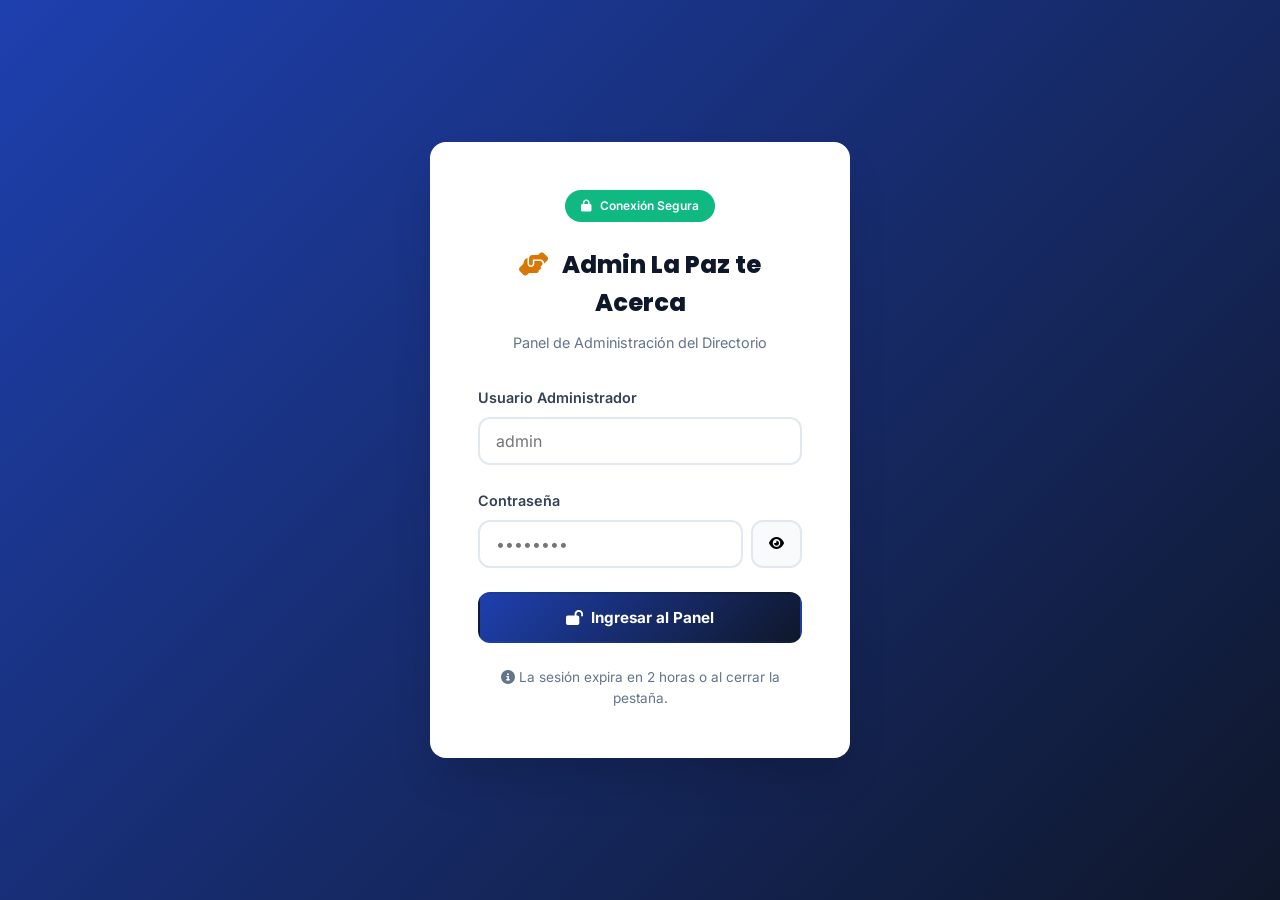
==== commit ea1c1417: "v14.1 Paso F: Checkbox 'Atención a domicilio' en admin + badge en web pública" ====
--- a/admin/index.html
+++ b/admin/index.html
@@ -1,1387 +1,1400 @@
-﻿<!DOCTYPE html>
-<html lang="es">
-<head>
-    <meta charset="UTF-8">
-    <meta name="viewport" content="width=device-width, initial-scale=1.0">
-    <meta name="robots" content="noindex, nofollow">
-    <meta name="googlebot" content="noindex">
-    <title>Panel de Administración | La Paz te Acerca</title>
-    <link rel="icon" type="image/png" href="../img/favicon.png">
-    <link rel="preconnect" href="https://fonts.googleapis.com">
-    <link rel="preconnect" href="https://fonts.gstatic.com" crossorigin>
-    <link href="https://fonts.googleapis.com/css2?family=Inter:wght@300;400;500;600;700;800;900&family=Poppins:wght@400;500;600;700;800;900&display=swap" rel="stylesheet">
-    <link rel="stylesheet" href="https://cdnjs.cloudflare.com/ajax/libs/font-awesome/6.5.1/css/all.min.css">
-    <style>
-        *{margin:0;padding:0;box-sizing:border-box}
-        :root{
-            --azul-profundo:#0F172A;--azul-confianza:#1E40AF;--azul-claro:#3B82F6;
-            --ocre-calidad:#D97706;--ocre-oscuro:#B45309;--ocre-claro:#F59E0B;
-            --verde-accion:#10B981;--verde-oscuro:#059669;--rojo-alerta:#EF4444;
-            --whatsapp:#25D366;--whatsapp-hover:#20BA5A;
-            --fondo:#FDFBF7;--gris-suave:#F8FAFC;--gris-medio:#64748B;--gris-claro:#94A3B8;
-            --gris-borde:#E2E8F0;--gris-oscuro:#334155;--blanco:#FFFFFF;
-            --grad-azul:linear-gradient(135deg,#1E40AF,#0F172A);
-            --grad-ocre:linear-gradient(135deg,#D97706,#B45309);
-            --sh-1:0 1px 2px rgba(0,0,0,.05);--sh-2:0 4px 10px -2px rgba(0,0,0,.08);
-            --sh-3:0 12px 24px -6px rgba(0,0,0,.12);--sh-4:0 24px 48px -12px rgba(0,0,0,.20);
-            --r-sm:8px;--r-md:12px;--r-lg:16px;--r-xl:22px;--r-full:9999px;
-            --f-titulo:'Poppins',sans-serif;--f-cuerpo:'Inter',sans-serif;
-            --sp-1:.5rem;--sp-2:1rem;--sp-3:1.5rem;--sp-4:2rem;--sp-5:3rem;
-        }
-        body{font-family:var(--f-cuerpo);background:var(--gris-suave);color:var(--gris-oscuro);line-height:1.6}
-        .hidden{display:none!important}
-
-        /* LOGIN */
-        .login-wrapper{min-height:100vh;display:flex;align-items:center;justify-content:center;padding:var(--sp-3);background:var(--grad-azul)}
-        .login-container{max-width:420px;width:100%;padding:var(--sp-5);background:var(--blanco);border-radius:var(--r-lg);box-shadow:var(--sh-4)}
-        .login-header{text-align:center;margin-bottom:var(--sp-4)}
-        .login-header h2{font-family:var(--f-titulo);font-size:1.5rem;font-weight:800;color:var(--azul-profundo);margin-bottom:.5rem}
-        .login-header h2 i{color:var(--ocre-calidad);margin-right:.5rem}
-        .login-header p{color:var(--gris-medio);font-size:.9rem}
-        .security-badge{display:inline-flex;align-items:center;gap:.5rem;background:var(--verde-accion);color:#fff;padding:.4rem 1rem;border-radius:var(--r-full);font-size:.75rem;font-weight:600;margin-bottom:var(--sp-3)}
-        .form-group{margin-bottom:var(--sp-3)}
-        .form-label{display:block;font-weight:600;font-size:.9rem;margin-bottom:.5rem;color:var(--gris-oscuro)}
-        .form-control{width:100%;padding:.75rem 1rem;border:2px solid var(--gris-borde);border-radius:var(--r-md);font-family:var(--f-cuerpo);font-size:1rem;transition:all .2s}
-        .form-control:focus{outline:none;border-color:var(--azul-confianza);box-shadow:0 0 0 3px rgba(30,64,175,.1)}
-        .input-group{display:flex;gap:.5rem}
-        .input-group .form-control{flex:1}
-        .btn-toggle-pass{background:var(--gris-suave);border:2px solid var(--gris-borde);border-radius:var(--r-md);padding:.75rem 1rem;cursor:pointer;transition:all .2s}
-        .btn-toggle-pass:hover{background:var(--gris-borde)}
-        .btn{display:inline-flex;align-items:center;justify-content:center;gap:.5rem;padding:.875rem 1.75rem;border-radius:var(--r-md);font-weight:700;font-size:.95rem;cursor:pointer;transition:all .2s;border:2px solid transparent;font-family:var(--f-cuerpo)}
-        .btn:hover{transform:translateY(-2px);box-shadow:var(--sh-3)}
-        .btn-primary{background:var(--grad-azul);color:#fff}
-        .btn-primary:hover{box-shadow:0 0 30px rgba(30,64,175,.3)}
-        .btn-success{background:var(--verde-accion);color:#fff}
-        .btn-success:hover{background:var(--verde-oscuro)}
-        .btn-danger{background:var(--rojo-alerta);color:#fff}
-        .btn-danger:hover{background:#DC2626}
-        .btn-secondary{background:var(--gris-borde);color:var(--gris-oscuro)}
-        .btn-secondary:hover{background:var(--gris-claro)}
-        .btn-outline{background:transparent;border-color:var(--azul-confianza);color:var(--azul-confianza)}
-        .btn-outline:hover{background:var(--azul-confianza);color:#fff}
-        .btn-block{width:100%}
-        .btn-sm{padding:.5rem 1rem;font-size:.85rem}
-        .login-error{background:#FEE2E2;color:#991B1B;padding:1rem;border-radius:var(--r-md);font-size:.9rem;margin-top:var(--sp-3);border-left:4px solid var(--rojo-alerta)}
-
-        /* ADMIN PANEL */
-        .admin-wrapper{max-width:1400px;margin:0 auto;padding:var(--sp-4)}
-        .admin-header{display:flex;justify-content:space-between;align-items:center;margin-bottom:var(--sp-4);flex-wrap:wrap;gap:var(--sp-2)}
-        .admin-header h1{font-family:var(--f-titulo);font-size:1.5rem;font-weight:800;color:var(--azul-profundo)}
-        .admin-header h1 i{color:var(--ocre-calidad);margin-right:.5rem}
-        .session-info{display:flex;align-items:center;gap:var(--sp-2)}
-        .user-badge{background:var(--blanco);padding:.5rem 1rem;border-radius:var(--r-md);font-size:.9rem;font-weight:600;box-shadow:var(--sh-1)}
-        .session-timer{font-size:.85rem;color:var(--gris-medio)}
-        .session-timer i{color:var(--ocre-calidad);margin-right:.3rem}
-
-        /* TABS */
-        .admin-tabs{display:flex;gap:.5rem;margin-bottom:var(--sp-4);border-bottom:2px solid var(--gris-borde);padding-bottom:var(--sp-2)}
-        .admin-tab{padding:.75rem 1.5rem;background:var(--blanco);border:2px solid var(--gris-borde);border-radius:var(--r-md);cursor:pointer;font-weight:600;font-size:.9rem;transition:all .2s;display:flex;align-items:center;gap:.5rem}
-        .admin-tab:hover{border-color:var(--ocre-calidad);color:var(--ocre-calidad)}
-        .admin-tab.active{background:var(--grad-ocre);color:#fff;border-color:var(--ocre-oscuro)}
-        .admin-tab i{font-size:1rem}
-
-        /* STATS BAR */
-        .stats-bar{display:grid;grid-template-columns:repeat(auto-fit,minmax(150px,1fr));gap:var(--sp-2);margin-bottom:var(--sp-4)}
-        .stat-box{background:var(--blanco);padding:var(--sp-3);border-radius:var(--r-md);box-shadow:var(--sh-2);text-align:center}
-        .stat-box strong{display:block;font-size:1.8rem;font-weight:800;color:var(--azul-confianza);font-family:var(--f-titulo)}
-        .stat-box span{font-size:.85rem;color:var(--gris-medio);font-weight:500}
-
-        /* CARDS */
-        .card{background:var(--blanco);border-radius:var(--r-md);box-shadow:var(--sh-2);margin-bottom:var(--sp-3)}
-        .card-body{padding:var(--sp-3)}
-        .card-header{display:flex;justify-content:space-between;align-items:center;flex-wrap:wrap;gap:var(--sp-2)}
-        .card-title{font-family:var(--f-titulo);font-size:1.2rem;font-weight:700;color:var(--azul-profundo)}
-
-        /* PROVIDER CARDS */
-        .provider-card{background:var(--blanco);padding:var(--sp-3);border-radius:var(--r-md);margin-bottom:var(--sp-2);box-shadow:var(--sh-1);transition:all .2s;border-left:4px solid var(--azul-confianza)}
-        .provider-card:hover{transform:translateX(4px);box-shadow:var(--sh-2)}
-        .provider-info{flex:1;min-width:250px}
-        .provider-info h4{font-family:var(--f-titulo);font-size:1.1rem;font-weight:700;color:var(--azul-profundo);margin-bottom:.5rem;display:flex;align-items:center;gap:.5rem;flex-wrap:wrap}
-        .provider-info p{font-size:.9rem;color:var(--gris-medio);margin-bottom:.3rem}
-        .provider-info p strong{color:var(--gris-oscuro)}
-        .provider-actions{display:flex;gap:.5rem;flex-wrap:wrap}
-
-        /* BADGES */
-        .badge{display:inline-flex;align-items:center;gap:.3rem;padding:.25rem .75rem;border-radius:var(--r-full);font-size:.72rem;font-weight:700;text-transform:uppercase;letter-spacing:.3px}
-        .badge-destacado{background:var(--ocre-claro);color:#1F2937}
-        .badge-24h{background:var(--azul-profundo);color:#fff}
-        .badge-gratuito{background:#F1F5F9;color:#475569;border:1px solid #CBD5E1}
-        .badge-basico{background:var(--grad-azul);color:#fff}
-        .badge-completo{background:var(--grad-ocre);color:#fff;box-shadow:0 0 10px rgba(217,119,6,.5)}
-
-        /* QUICK SEARCH */
-        .quick-search-container{background:var(--blanco);padding:var(--sp-3);border-radius:var(--r-md);margin-bottom:var(--sp-3);box-shadow:var(--sh-2)}
-        .quick-search-container h3{font-family:var(--f-titulo);font-size:1.2rem;font-weight:700;color:var(--azul-profundo);margin-bottom:var(--sp-2)}
-        .quick-search-container h3 i{color:var(--ocre-calidad);margin-right:.5rem}
-        .search-grid{display:grid;grid-template-columns:repeat(auto-fit,minmax(250px,1fr));gap:var(--sp-2);margin-bottom:var(--sp-3)}
-        .results-counter{background:#EFF6FF;padding:.75rem 1rem;border-radius:var(--r-md);font-size:.9rem;color:var(--azul-confianza);font-weight:600;margin-bottom:var(--sp-3)}
-
-        .quick-provider-row{background:var(--blanco);padding:var(--sp-3);border-radius:var(--r-md);margin-bottom:var(--sp-2);border-left:4px solid var(--azul-confianza);display:flex;justify-content:space-between;align-items:center;flex-wrap:wrap;gap:var(--sp-2);box-shadow:var(--sh-1)}
-        .quick-provider-info{flex:1;min-width:250px}
-        .quick-provider-info h5{font-family:var(--f-titulo);font-size:1rem;font-weight:700;color:var(--azul-profundo);margin-bottom:.5rem;display:flex;align-items:center;gap:.5rem;flex-wrap:wrap}
-        .quick-provider-info p{font-size:.85rem;color:var(--gris-medio);margin-bottom:.2rem}
-        .quick-provider-actions{display:flex;gap:.5rem;flex-wrap:wrap}
-        .btn-copy{background:var(--verde-accion);color:#fff;border:none;padding:.5rem 1rem;border-radius:var(--r-sm);font-size:.85rem;cursor:pointer;transition:all .2s;display:inline-flex;align-items:center;gap:.3rem}
-        .btn-copy:hover{background:var(--verde-oscuro);transform:translateY(-2px)}
-        .btn-whatsapp-direct{background:var(--whatsapp);color:#fff;border:none;padding:.5rem 1rem;border-radius:var(--r-sm);font-size:.85rem;cursor:pointer;transition:all .2s;display:inline-flex;align-items:center;gap:.3rem;text-decoration:none}
-        .btn-whatsapp-direct:hover{background:var(--whatsapp-hover);transform:translateY(-2px)}
-
-        .no-results{text-align:center;padding:var(--sp-5);color:var(--gris-claro)}
-        .no-results i{font-size:3rem;margin-bottom:var(--sp-2);display:block}
-
-        /* MODAL */
-        .modal-overlay{position:fixed;inset:0;background:rgba(0,0,0,.5);backdrop-filter:blur(4px);z-index:9999;display:flex;align-items:center;justify-content:center;padding:var(--sp-3);opacity:0;visibility:hidden;transition:all .3s}
-        .modal-overlay.active{opacity:1;visibility:visible}
-        .modal-content{background:var(--blanco);border-radius:var(--r-lg);max-width:800px;width:100%;max-height:90vh;overflow-y:auto;box-shadow:var(--sh-4);transform:scale(.95);transition:transform .3s}
-        .modal-overlay.active .modal-content{transform:scale(1)}
-        .modal-header{padding:var(--sp-3);border-bottom:2px solid var(--gris-borde);display:flex;justify-content:space-between;align-items:center}
-        .modal-header h3{font-family:var(--f-titulo);font-size:1.3rem;font-weight:700;color:var(--azul-profundo)}
-        .modal-close{background:none;border:none;font-size:1.5rem;cursor:pointer;color:var(--gris-medio);transition:color .2s}
-        .modal-close:hover{color:var(--rojo-alerta)}
-        .modal-body{padding:var(--sp-3)}
-        .modal-footer{padding:var(--sp-3);border-top:2px solid var(--gris-borde);display:flex;justify-content:flex-end;gap:var(--sp-2)}
-        .form-grid{display:grid;grid-template-columns:repeat(2,1fr);gap:var(--sp-2)}
-        .form-grid .full-width{grid-column:1/-1}
-        .form-check{display:flex;align-items:center;gap:.5rem}
-        .form-check input[type="checkbox"]{width:18px;height:18px;cursor:pointer}
-
-        /* IMAGE UPLOAD */
-        .image-upload-container{display:flex;gap:.5rem;align-items:center;margin-bottom:var(--sp-1)}
-        .image-upload-container input[type="text"]{flex:1}
-        .image-preview{max-width:100px;max-height:100px;border-radius:var(--r-sm);margin-top:.5rem}
-        .upload-progress{height:4px;background:var(--gris-borde);border-radius:2px;overflow:hidden;margin-top:.5rem}
-        .upload-progress-bar{height:100%;background:var(--ocre-calidad);width:0%;transition:width .3s}
-        .upload-status{font-size:.75rem;margin-top:.3rem;color:var(--gris-medio)}
-        .upload-status.success{color:var(--verde-accion)}
-        .upload-status.error{color:var(--rojo-alerta)}
-
-        /* v14.0: PLANTILLAS DE DESCRIPCIÓN */
-        .plantillas-box{background:#F8FAFC;border:1px solid #E2E8F0;border-radius:8px;padding:1rem;margin-top:1rem}
-        .plantillas-box-title{font-weight:600;font-size:.9rem;color:#334155;margin-bottom:.5rem;display:flex;align-items:center;gap:.5rem}
-        .plantillas-box-title small{font-weight:400;color:#64748B;font-size:.8rem}
-        .plantillas-chips{display:flex;flex-wrap:wrap;gap:.5rem;margin-bottom:.5rem}
-        .plantilla-chip{background:#fff;border:1px solid #E2E8F0;padding:.5rem .8rem;border-radius:6px;font-size:.8rem;cursor:pointer;text-align:left;max-width:100%;transition:all .2s;font-family:var(--f-cuerpo);color:#334155;line-height:1.4}
-        .plantilla-chip:hover{border-color:#1E40AF;background:#EFF6FF}
-        .plantilla-chip.applied{border-color:#10B981;background:#ECFDF5}
-        .btn-manual{background:none;border:1px dashed #94A3B8;color:#64748B;padding:.4rem .8rem;border-radius:6px;font-size:.8rem;cursor:pointer;font-family:var(--f-cuerpo)}
-        .btn-manual:hover{border-color:#64748B;color:#334155}
-        .imagenes-muestra-grid{display:flex;gap:.5rem;flex-wrap:wrap;margin-top:.5rem}
-        .imagen-muestra-item{position:relative;width:100px}
-        .imagen-muestra-item img{width:100px;height:75px;object-fit:cover;border-radius:6px;border:1px solid #E2E8F0}
-        .btn-usar-imagen{position:absolute;bottom:4px;right:4px;background:#10B981;color:#fff;border:none;padding:2px 6px;border-radius:4px;font-size:.7rem;cursor:pointer;font-family:var(--f-cuerpo)}
-        .btn-usar-imagen:hover{background:#059669}
-
-        /* v14.0: SISTEMA DE HORARIOS */
-        .horario-container{background:#F8FAFC;border:1px solid #E2E8F0;border-radius:8px;padding:1rem;margin-top:1rem}
-        .horario-container-title{font-weight:600;font-size:.9rem;color:#334155;margin-bottom:.75rem;display:flex;align-items:center;gap:.5rem}
-        .horario-container-title small{font-weight:400;color:#64748B;font-size:.8rem}
-        .chips-dias{display:flex;flex-wrap:wrap;gap:.5rem;margin-bottom:.75rem}
-        .chip-dia{background:#fff;border:1px solid #E2E8F0;padding:.5rem .8rem;border-radius:6px;font-size:.85rem;cursor:pointer;transition:all .2s;font-family:var(--f-cuerpo);color:#334155}
-        .chip-dia:hover{border-color:#1E40AF;background:#EFF6FF}
-        .chip-dia.activo{background:#1E40AF;color:#fff;border-color:#1E40AF}
-        .horario-reloj{display:flex;align-items:center;gap:1rem;flex-wrap:wrap}
-        .horario-reloj label{font-size:.85rem;color:#64748B;font-weight:500}
-        .horario-reloj input[type="time"]{padding:.5rem;border:1px solid #E2E8F0;border-radius:6px;font-family:var(--f-cuerpo);font-size:.9rem}
-        .horario-reloj input[type="time"]:focus{outline:none;border-color:#1E40AF}
-        .horario-24h{margin-top:.75rem;display:flex;align-items:center;gap:.5rem}
-        .horario-24h input[type="checkbox"]{width:18px;height:18px;cursor:pointer}
-        .horario-24h label{font-size:.85rem;color:#334155;cursor:pointer}
-        .horario-texto{margin-top:.75rem}
-        .horario-texto textarea{width:100%;padding:.5rem;border:1px solid #E2E8F0;border-radius:6px;font-family:var(--f-cuerpo);font-size:.9rem;resize:vertical}
-
-        /* TOAST */
-        .toast-container{position:fixed;top:20px;right:20px;z-index:99999;display:flex;flex-direction:column;gap:var(--sp-2);max-width:400px}
-        .toast{background:var(--blanco);border-radius:var(--r-md);box-shadow:var(--sh-4);padding:var(--sp-3);display:flex;align-items:flex-start;gap:var(--sp-2);border-left:4px solid var(--azul-confianza);animation:slideInRight .3s ease-out}
-        .toast-success{border-left-color:var(--verde-accion)}
-        .toast-error{border-left-color:var(--rojo-alerta)}
-        .toast-warning{border-left-color:var(--ocre-calidad)}
-        .toast-icon{font-size:1.5rem;flex-shrink:0}
-        .toast-success .toast-icon{color:var(--verde-accion)}
-        .toast-error .toast-icon{color:var(--rojo-alerta)}
-        .toast-warning .toast-icon{color:var(--ocre-calidad)}
-        .toast-content{flex:1}
-        .toast-title{font-weight:700;color:var(--azul-profundo);margin-bottom:.2rem;font-size:.95rem}
-        .toast-message{color:var(--gris-medio);font-size:.85rem}
-        .toast-close{background:none;border:none;color:var(--gris-claro);cursor:pointer;font-size:1rem}
-        @keyframes slideInRight{from{opacity:0;transform:translateX(100%)}to{opacity:1;transform:translateX(0)}}
-
-        /* RESPONSIVE */
-        @media(max-width:767px){
-            .form-grid{grid-template-columns:1fr}
-            .stats-bar{grid-template-columns:repeat(2,1fr)}
-            .provider-card{flex-direction:column}
-            .provider-actions{width:100%;justify-content:flex-start}
-            .quick-provider-row{flex-direction:column;align-items:flex-start}
-            .quick-provider-actions{width:100%}
-        }
-    </style>
-</head>
-<body>
-
-    <!-- LOGIN -->
-    <div id="loginSection" class="login-wrapper">
-        <div class="login-container">
-            <div class="login-header">
-                <div class="security-badge"><i class="fas fa-lock"></i> Conexión Segura</div>
-                <h2><i class="fas fa-hands-helping"></i> Admin La Paz te Acerca</h2>
-                <p>Panel de Administración del Directorio</p>
-            </div>
-
-            <form id="loginForm" onsubmit="handleLogin(event)">
-                <div class="form-group">
-                    <label class="form-label" for="adminUser">Usuario Administrador</label>
-                    <input type="text" id="adminUser" class="form-control" placeholder="admin" required autocomplete="username">
-                </div>
-
-                <div class="form-group">
-                    <label class="form-label" for="adminPass">Contraseña</label>
-                    <div class="input-group">
-                        <input type="password" id="adminPass" class="form-control" placeholder="••••••••" required autocomplete="current-password">
-                        <button type="button" class="btn-toggle-pass" onclick="togglePassword()"><i class="fas fa-eye" id="toggleIcon"></i></button>
-                    </div>
-                </div>
-
-                <button type="submit" class="btn btn-primary btn-block" id="loginBtn">
-                    <i class="fas fa-lock-open"></i> Ingresar al Panel
-                </button>
-
-                <div id="loginError" class="login-error hidden"></div>
-
-                <p style="text-align:center;margin-top:var(--sp-3);font-size:.85rem;color:var(--gris-medio)">
-                    <i class="fas fa-info-circle"></i> La sesión expira en 2 horas o al cerrar la pestaña.
-                </p>
-            </form>
-        </div>
-    </div>
-
-    <!-- ADMIN PANEL -->
-    <div id="adminSection" class="admin-wrapper hidden">
-        <div class="admin-header">
-            <h1><i class="fas fa-hands-helping"></i> Panel de Administración</h1>
-            <div class="session-info">
-                <span class="user-badge" id="userDisplay"><i class="fas fa-user"></i> Admin</span>
-                <span class="session-timer" id="sessionTimer"><i class="fas fa-clock"></i> Sesión activa</span>
-                <button onclick="logout()" class="btn btn-danger btn-sm"><i class="fas fa-sign-out-alt"></i> Cerrar Sesión</button>
-            </div>
-        </div>
-
-        <!-- TABS -->
-        <div class="admin-tabs">
-            <div class="admin-tab active" onclick="cambiarTab('gestion')"><i class="fas fa-cogs"></i> Gestión del Directorio</div>
-            <div class="admin-tab" onclick="cambiarTab('consulta')"><i class="fas fa-search"></i> Consulta Rápida</div>
-        </div>
-
-        <!-- GESTIÓN -->
-        <div id="tabGestion">
-            <div class="stats-bar" id="statsBar">
-                <div class="stat-box"><strong id="statTotal">0</strong><span>Proveedores</span></div>
-                <div class="stat-box"><strong id="statCompletos">0</strong><span>Completos</span></div>
-                <div class="stat-box"><strong id="statBasicos">0</strong><span>Básicos</span></div>
-                <div class="stat-box"><strong id="stat24h">0</strong><span>Atención 24h</span></div>
-            </div>
-
-            <div class="card">
-                <div class="card-body card-header">
-                    <h3 class="card-title">Gestión de Proveedores</h3>
-                    <div>
-                        <button onclick="addProvider()" class="btn btn-success"><i class="fas fa-plus"></i> Agregar Negocio</button>
-                        <button onclick="loadProviders()" class="btn btn-primary" style="margin-left:.5rem"><i class="fas fa-sync"></i> Recargar</button>
-                    </div>
-                </div>
-            </div>
-
-            <div id="providersList"></div>
-            <div id="loading" class="text-center hidden" style="padding:var(--sp-5)">
-                <i class="fas fa-spinner fa-spin" style="font-size:2rem;color:var(--azul-confianza)"></i>
-                <p style="margin-top:var(--sp-2);color:var(--gris-medio)">Cargando directorio...</p>
-            </div>
-        </div>
-
-        <!-- CONSULTA RÁPIDA -->
-        <div id="tabConsulta" class="hidden">
-            <div class="quick-search-container">
-                <h3><i class="fas fa-search"></i> Consulta Rápida</h3>
-                <p style="color:var(--gris-medio);margin-bottom:var(--sp-3)">Busca negocios rápidamente para responder consultas por WhatsApp.</p>
-
-                <div class="search-grid">
-                    <div>
-                        <label class="form-label">Categoría</label>
-                        <select id="filtroCategoria" class="form-control" onchange="actualizarFiltroSubcategoria()">
-                            <option value="">Todas las categorías</option>
-                            <option value="Salud y Bienestar">Salud y Bienestar</option>
-                            <option value="Mantenimiento del Hogar">Mantenimiento del Hogar</option>
-                            <option value="Materiales de Construcción">Materiales de Construcción</option>
-                            <option value="Talleres Automotrices">Talleres Automotrices</option>
-                            <option value="Tecnología y Redes">Tecnología y Redes</option>
-                            <option value="Servicios de Despedida">Servicios de Despedida</option>
-                            <option value="Servicios para Eventos">Servicios para Eventos</option>
-                            <option value="Imagen y Cuidado Personal">Imagen y Cuidado Personal</option>
-                        </select>
-                    </div>
-                    <div>
-                        <label class="form-label">Subcategoría</label>
-                        <select id="filtroSubcategoria" class="form-control" onchange="filtrarConsultaRapida()">
-                            <option value="">Todas las subcategorías</option>
-                        </select>
-                    </div>
-                    <div>
-                        <label class="form-label">Buscar por texto</label>
-                        <input type="text" id="filtroTexto" class="form-control" placeholder="Nombre, dirección, WhatsApp..." oninput="filtrarConsultaRapida()">
-                    </div>
-                </div>
-
-                <div id="resultsCounter" class="results-counter hidden"></div>
-            </div>
-
-            <div id="consultaRapidaList"></div>
-        </div>
-    </div>
-
-    <!-- MODAL EDITAR/AGREGAR -->
-    <div class="modal-overlay" id="editModal">
-        <div class="modal-content">
-            <div class="modal-header">
-                <h3 id="modalTitle">Negocio en el Directorio</h3>
-                <button class="modal-close" onclick="cerrarModal()"><i class="fas fa-times"></i></button>
-            </div>
-            <div class="modal-body">
-                <form id="providerForm">
-                    <input type="hidden" id="editIndex">
-                    <div class="form-grid">
-                        <div>
-                            <label class="form-label">ID (Número único) *</label>
-                            <input type="number" id="f_id" class="form-control" required>
-                            <small style="color:var(--gris-medio);font-size:.8rem">Se genera automáticamente. No modificar.</small>
-                        </div>
-                        <div>
-                            <label class="form-label">Nombre del Negocio *</label>
-                            <input type="text" id="f_nombre" class="form-control" required>
-                        </div>
-
-                        <div>
-                            <label class="form-label">Categoría *</label>
-                            <select id="f_categoria" class="form-control" required onchange="actualizarSubcategorias()">
-                                <option value="Salud y Bienestar">Salud y Bienestar</option>
-                                <option value="Mantenimiento del Hogar">Mantenimiento del Hogar</option>
-                                <option value="Materiales de Construcción">Materiales de Construcción</option>
-                                <option value="Talleres Automotrices">Talleres Automotrices</option>
-                                <option value="Tecnología y Redes">Tecnología y Redes</option>
-                                <option value="Servicios de Despedida">Servicios de Despedida</option>
-                                <option value="Servicios para Eventos">Servicios para Eventos</option>
-                                <option value="Imagen y Cuidado Personal">Imagen y Cuidado Personal</option>
-                            </select>
-                        </div>
-                        <div>
-                            <label class="form-label">Subcategoría *</label>
-                            <select id="f_subcategoria_select" class="form-control" required onchange="toggleOtroInput()"></select>
-                            <input type="text" id="f_subcategoria_otro" class="form-control hidden" placeholder="Escribe la subcategoría específica" style="margin-top:.5rem">
-                            <input type="hidden" id="f_subcategoria">
-                        </div>
-
-                        <div>
-                            <label class="form-label">Dirección</label>
-                            <input type="text" id="f_direccion" class="form-control">
-                        </div>
-                        <div>
-                            <label class="form-label">WhatsApp (solo números)</label>
-                            <input type="text" id="f_whatsapp" class="form-control">
-                        </div>
-
-                        <!-- v14.0: SISTEMA DE HORARIOS -->
-                        <div class="full-width">
-                            <div class="horario-container">
-                                <div class="horario-container-title">
-                                    🕐 Horario de Atención <small>(selecciona los días y la hora)</small>
-                                </div>
-                                <div class="chips-dias" id="horario_dias_chips"></div>
-                                <input type="hidden" id="horario_dias_input" value="lunes_viernes">
-                                
-                                <div class="horario-reloj" id="horario_reloj">
-                                    <label>Apertura:</label>
-                                    <input type="time" id="horario_apertura" value="08:00">
-                                    <label>Cierre:</label>
-                                    <input type="time" id="horario_cierre" value="18:00">
-                                </div>
-
-                                <div class="horario-24h">
-                                    <input type="checkbox" id="horario_24horas" onchange="toggle24Horas()">
-                                    <label for="horario_24horas">Atención 24 horas</label>
-                                </div>
-
-                                <div class="horario-texto hidden" id="horario_texto_container">
-                                    <label class="form-label" style="font-size:.85rem;margin-bottom:.25rem">Horario personalizado:</label>
-                                    <textarea id="horario_texto" rows="2" placeholder="Ej: Lun-Mié 9-18, Vie 9-14, Sáb 10-13"></textarea>
-                                </div>
-                            </div>
-                        </div>
-
-                        <div class="full-width">
-                            <label class="form-label">Descripción</label>
-                            <textarea id="f_descripcion" class="form-control" rows="2"></textarea>
-                        </div>
-
-                        <!-- v14.0: PLANTILLAS DE DESCRIPCIÓN -->
-                        <div class="full-width">
-                            <div id="seccionPlantillas" class="plantillas-box hidden">
-                                <div class="plantillas-box-title">
-                                    🚀 Descripción sugerida <small>(opcional, elige una o escribe la tuya)</small>
-                                </div>
-                                <div id="chipsPlantillas" class="plantillas-chips"></div>
-                                <button type="button" class="btn-manual" onclick="ocultarPlantillas()">
-                                    ✏️ Escribir mi propia descripción
-                                </button>
-                            </div>
-                        </div>
-
-                        <!-- IMÁGENES -->
-                        <div class="full-width">
-                            <label class="form-label">Imágenes del Negocio</label>
-                            <small style="color:var(--gris-medio);font-size:.8rem;display:block;margin-bottom:var(--sp-2)">Gratuito: 1 imagen | Básico: 2 imágenes | Completo: 3 imágenes (y destacado automático)</small>
-
-                            <div class="image-upload-container" id="imgGroup1">
-                                <input type="text" id="f_imagen1" class="form-control" placeholder="URL de Imagen 1" readonly>
-                                <button type="button" class="btn btn-secondary btn-sm" onclick="document.getElementById('fileInput1').click()"><i class="fas fa-camera"></i> Subir</button>
-                                <input type="file" id="fileInput1" style="display:none" accept="image/*" onchange="handleFileSelect(1, this)">
-                            </div>
-                            <div class="upload-progress hidden" id="progress1"><div class="upload-progress-bar"></div></div>
-                            <div class="upload-status" id="status1"></div>
-                            <img id="preview1" class="image-preview hidden" src="" alt="Preview 1">
-
-                            <div class="image-upload-container hidden" id="imgGroup2">
-                                <input type="text" id="f_imagen2" class="form-control" placeholder="URL de Imagen 2" readonly>
-                                <button type="button" class="btn btn-secondary btn-sm" onclick="document.getElementById('fileInput2').click()"><i class="fas fa-camera"></i> Subir</button>
-                                <input type="file" id="fileInput2" style="display:none" accept="image/*" onchange="handleFileSelect(2, this)">
-                            </div>
-                            <div class="upload-progress hidden" id="progress2"><div class="upload-progress-bar"></div></div>
-                            <div class="upload-status" id="status2"></div>
-                            <img id="preview2" class="image-preview hidden" src="" alt="Preview 2">
-
-                            <div class="image-upload-container hidden" id="imgGroup3">
-                                <input type="text" id="f_imagen3" class="form-control" placeholder="URL de Imagen 3" readonly>
-                                <button type="button" class="btn btn-secondary btn-sm" onclick="document.getElementById('fileInput3').click()"><i class="fas fa-camera"></i> Subir</button>
-                                <input type="file" id="fileInput3" style="display:none" accept="image/*" onchange="handleFileSelect(3, this)">
-                            </div>
-                            <div class="upload-progress hidden" id="progress3"><div class="upload-progress-bar"></div></div>
-                            <div class="upload-status" id="status3"></div>
-                            <img id="preview3" class="image-preview hidden" src="" alt="Preview 3">
-
-                            <!-- v14.0: IMÁGENES DE MUESTRA -->
-                            <div id="seccionImagenesMuestra" class="plantillas-box hidden">
-                                <div class="plantillas-box-title">
-                                    📸 ¿Sin fotos aún? Usa una de muestra <small>(puedes reemplazarla después)</small>
-                                </div>
-                                <div id="miniaturasMuestra" class="imagenes-muestra-grid"></div>
-                            </div>
-                        </div>
-
-                        <div>
-                            <label class="form-label">Paquete de Visibilidad</label>
-                            <select id="f_tipo_plan" class="form-control" onchange="toggleImagenesPorPlan()">
-                                <option value="gratuito">Gratuito (1 imagen)</option>
-                                <option value="basico">Paquete Básico (2 imágenes)</option>
-                                <option value="completo">Paquete Completo (3 imágenes + Destacado)</option>
-                            </select>
-                        </div>
-                        <div>
-                            <label class="form-label">¿Destacar en Portada?</label>
-                            <div class="form-check" style="margin-top:.5rem">
-                                <input type="checkbox" id="f_destacado_switch">
-                                <label for="f_destacado_switch">Mostrar en "Recomendados"</label>
-                            </div>
-                            <small id="destacadoHint" style="color:var(--gris-medio);font-size:.75rem;display:none">🔒 Automático por plan Completo</small>
-                        </div>
-                        <div>
-                            <label class="form-label">¿Atención 24h?</label>
-                            <div class="form-check" style="margin-top:.5rem">
-                                <input type="checkbox" id="f_24horas_switch">
-                                <label for="f_24horas_switch">Nocturno/Festivos</label>
-                            </div>
-                        </div>
-                        <div class="full-width">
-                            <label class="form-label">Audio URL (opcional)</label>
-                            <input type="text" id="f_audio_url" class="form-control" placeholder="https://...">
-                        </div>
-                    </div>
-                </form>
-            </div>
-            <div class="modal-footer">
-                <button type="button" class="btn btn-secondary" onclick="cerrarModal()">Cancelar</button>
-                <button type="button" class="btn btn-primary" id="saveBtn" onclick="saveProvider()"><i class="fas fa-save"></i> Guardar Cambios</button>
-            </div>
-        </div>
-    </div>
-
-    <!-- TOAST CONTAINER -->
-    <div id="toastContainer" class="toast-container"></div>
-
-    <!-- v14.0: IMPORTAR SCRIPTS -->
-    <script src="plantillas.js"></script>
-    <script src="comunicacion.js"></script>
-    <script src="horarios.js"></script>
-
-    <script>
-        // ==========================================
-        // CONFIGURACIÓN
-        // ==========================================
-        const CONFIG = {
-            API_BASE: '/api',
-            SESSION_TIMEOUT: 7200000,
-            MAX_FILE_SIZE: 5 * 1024 * 1024,
-            ALLOWED_TYPES: ['image/jpeg', 'image/png', 'image/webp']
-        };
-
-        const subcategoriasPorCategoria = {
-            "Salud y Bienestar": ["Clínicas y Urgencias", "Consultorios y Especialistas", "Odontología", "Laboratorios y Análisis", "Veterinaria y Mascotas", "Óptica y Audición", "Ambulancias y Traslados", "Fisioterapia y Rehabilitación", "Otros Servicios de Salud"],
-            "Mantenimiento del Hogar": ["Plomería", "Electricidad", "Albañilería y Reparaciones", "Pintura y Acabados", "Cerrajería", "Carpintería", "Limpieza y Fumigación", "Jardinería y Paisajismo", "Instalación y Mantenimiento de Gas", "Otros Oficios del Hogar"],
-            "Materiales de Construcción": ["Cemento, Estuco y Yeso", "Áridos: Arena, Grava y Piedra", "Ladrillos, Bloques y Prefabricados", "Barracas de Madera y Cubiertas", "Alquiler de Equipos y Maquinaria"],
-            "Talleres Automotrices": ["Taller Mecánico General", "Frenos y Suspensión", "Muñonería (Alineación y Balanceo)", "Chapistería y Pintura", "Electricidad y Electromecánica", "Grúas y Auxilio Vial", "Lavado y Detallado", "Repuestos y Accesorios", "Lubricentros y Cambio de Aceite", "Otros Servicios Automotrices"],
-            "Tecnología y Redes": ["Reparación de PC y Laptops", "Reparación de Celulares y Tablets", "Cámaras de Seguridad y CCTV", "Redes e Internet", "Soporte Técnico a Domicilio", "Impresoras y Suministros de Oficina", "Videojuegos y Consolas", "Otros Servicios Tecnológicos"],
-            "Servicios de Despedida": ["Funerarias y Velatorios", "Cremación y Urnas", "Floristerías y Homenajes", "Trámites y Gestoría Funeraria"],
-            "Servicios para Eventos": ["Filmación y Fotografía", "Sonido e Iluminación", "Bandas y Música en Vivo", "Locales y Salones de Eventos", "Decoración y Mobiliario", "Catering y Banquetes", "Animación y Espectáculos", "Alquiler de Vestuario y Trajes", "Otros Servicios para Eventos"],
-            "Imagen y Cuidado Personal": ["Barberías", "Salones de Belleza Unisex", "Centros de Estética", "Maquillaje Profesional", "Spas y Masajes", "Servicios a Domicilio"]
-        };
-
-        let sessionToken = '';
-        let providers = [];
-        let sessionTimerInterval;
-
-        // ==========================================
-        // UTILIDADES
-        // ==========================================
-        function escaparHTML(v) {
-            if (v === null || v === undefined) return '';
-            return String(v).replace(/[&<>"']/g, s => ({ '&': '&amp;', '<': '&lt;', '>': '&gt;', '"': '&quot;', "'": '&#39;' }[s]));
-        }
-
-        // ==========================================
-        // LOGIN
-        // ==========================================
-        function togglePassword() {
-            const input = document.getElementById('adminPass');
-            const icon = document.getElementById('toggleIcon');
-            if (input.type === 'password') {
-                input.type = 'text';
-                icon.classList.remove('fa-eye');
-                icon.classList.add('fa-eye-slash');
-            } else {
-                input.type = 'password';
-                icon.classList.remove('fa-eye-slash');
-                icon.classList.add('fa-eye');
-            }
-        }
-
-        async function handleLogin(event) {
-            event.preventDefault();
-            const user = document.getElementById('adminUser').value.trim();
-            const pass = document.getElementById('adminPass').value;
-            const loginBtn = document.getElementById('loginBtn');
-
-            if (!user || !pass) {
-                showError('Por favor completa todos los campos');
-                return;
-            }
-
-            loginBtn.disabled = true;
-            loginBtn.innerHTML = '<i class="fas fa-spinner fa-spin"></i> Verificando...';
-
-            try {
-                const response = await fetch(`${CONFIG.API_BASE}/login`, {
-                    method: 'POST',
-                    headers: { 'Content-Type': 'application/json' },
-                    body: JSON.stringify({ username: user, password: pass })
-                });
-
-                if (!response.ok) {
-                    const error = await response.json();
-                    throw new Error(error.message || 'Credenciales inválidas');
-                }
-
-                const data = await response.json();
-                sessionToken = data.token;
-                sessionStorage.setItem('lp_session_token', sessionToken);
-                sessionStorage.setItem('lp_session_user', user);
-                sessionStorage.setItem('lp_session_time', Date.now().toString());
-
-                document.getElementById('userDisplay').innerHTML = `<i class="fas fa-user"></i> ${user}`;
-                document.getElementById('loginSection').classList.add('hidden');
-                document.getElementById('adminSection').classList.remove('hidden');
-
-                startSessionTimer();
-                loadProviders();
-
-                showToast('Bienvenido', `Hola ${user}, sesión iniciada correctamente`, 'success');
-            } catch (e) {
-                showError('Error de autenticación: ' + e.message);
-            } finally {
-                loginBtn.disabled = false;
-                loginBtn.innerHTML = '<i class="fas fa-lock-open"></i> Ingresar al Panel';
-            }
-        }
-
-        function logout() {
-            sessionStorage.clear();
-            clearInterval(sessionTimerInterval);
-            location.reload();
-        }
-
-        function startSessionTimer() {
-            const updateTimer = () => {
-                const loginTime = parseInt(sessionStorage.getItem('lp_session_time'));
-                const remaining = CONFIG.SESSION_TIMEOUT - (Date.now() - loginTime);
-
-                if (remaining <= 0) {
-                    alert('Tu sesión ha expirado por seguridad. Por favor inicia sesión nuevamente.');
-                    logout();
-                    return;
-                }
-
-                const minutes = Math.floor(remaining / 60000);
-                const seconds = Math.floor((remaining % 60000) / 1000);
-                document.getElementById('sessionTimer').innerHTML = `<i class="fas fa-clock"></i> Sesión expira en: ${minutes}m ${seconds}s`;
-            };
-
-            updateTimer();
-            sessionTimerInterval = setInterval(updateTimer, 1000);
-        }
-
-        function showError(msg) {
-            const el = document.getElementById('loginError');
-            el.textContent = msg;
-            el.classList.remove('hidden');
-        }
-
-        // ==========================================
-        // API
-        // ==========================================
-        async function apiRequest(endpoint, method = 'GET', body = null) {
-            const options = {
-                method,
-                headers: {
-                    'Content-Type': 'application/json',
-                    'Authorization': `Bearer ${sessionToken}`
-                }
-            };
-
-            if (body) options.body = JSON.stringify(body);
-
-            const response = await fetch(`${CONFIG.API_BASE}${endpoint}`, options);
-
-            if (response.status === 401) {
-                alert('Tu sesión ha expirado. Por favor inicia sesión nuevamente.');
-                logout();
-                throw new Error('Sesión expirada');
-            }
-
-            if (!response.ok) {
-                let errorText = '';
-                try {
-                    const errData = await response.json();
-                    if (errData.detalles && Array.isArray(errData.detalles)) {
-                        errorText = errData.detalles.join(' · ');
-                    } else {
-                        errorText = errData.message || errData.error || errData.details || JSON.stringify(errData);
-                    }
-                } catch {
-                    try { errorText = await response.text(); } catch { errorText = ''; }
-                }
-                throw new Error(errorText || 'Error ' + response.status);
-            }
-
-            return response.json();
-        }
-
-        // ==========================================
-        // NAVEGACIÓN
-        // ==========================================
-        function cambiarTab(tab) {
-            document.querySelectorAll('.admin-tab').forEach(t => t.classList.remove('active'));
-            if (tab === 'gestion') {
-                document.querySelectorAll('.admin-tab')[0].classList.add('active');
-                document.getElementById('tabGestion').classList.remove('hidden');
-                document.getElementById('tabConsulta').classList.add('hidden');
-            } else {
-                document.querySelectorAll('.admin-tab')[1].classList.add('active');
-                document.getElementById('tabGestion').classList.add('hidden');
-                document.getElementById('tabConsulta').classList.remove('hidden');
-                filtrarConsultaRapida();
-            }
-        }
-
-        function actualizarSubcategorias() {
-            const categoria = document.getElementById('f_categoria').value;
-            const subSelect = document.getElementById('f_subcategoria_select');
-            subSelect.innerHTML = '';
-
-            if (subcategoriasPorCategoria[categoria]) {
-                subcategoriasPorCategoria[categoria].forEach(sub => {
-                    const option = document.createElement('option');
-                    option.value = sub;
-                    option.textContent = sub;
-                    subSelect.appendChild(option);
-                });
-            }
-
-            const optOtro = document.createElement('option');
-            optOtro.value = 'Otro';
-            optOtro.textContent = 'Otro (escribir manualmente)';
-            subSelect.appendChild(optOtro);
-
-            toggleOtroInput();
-        }
-
-        function actualizarFiltroSubcategoria() {
-            const categoria = document.getElementById('filtroCategoria').value;
-            const subSelect = document.getElementById('filtroSubcategoria');
-            subSelect.innerHTML = '<option value="">Todas las subcategorías</option>';
-
-            if (categoria && subcategoriasPorCategoria[categoria]) {
-                subcategoriasPorCategoria[categoria].forEach(sub => {
-                    const option = document.createElement('option');
-                    option.value = sub;
-                    option.textContent = sub;
-                    subSelect.appendChild(option);
-                });
-            }
-            filtrarConsultaRapida();
-        }
-
-        function toggleOtroInput() {
-            const subSelect = document.getElementById('f_subcategoria_select');
-            const otroInput = document.getElementById('f_subcategoria_otro');
-            const hiddenInput = document.getElementById('f_subcategoria');
-
-            if (subSelect.value === 'Otro') {
-                otroInput.classList.remove('hidden');
-                otroInput.required = true;
-                hiddenInput.value = otroInput.value;
-            } else {
-                otroInput.classList.add('hidden');
-                otroInput.required = false;
-                hiddenInput.value = subSelect.value;
-            }
-
-            const subActual = hiddenInput.value || subSelect.value;
-            if (subActual && subActual !== 'Otro') {
-                renderPlantillas(subActual);
-                renderImagenesMuestra(subActual);
-            } else {
-                ocultarPlantillas();
-                document.getElementById('seccionImagenesMuestra').classList.add('hidden');
-            }
-        }
-
-        document.getElementById('f_subcategoria_otro').addEventListener('input', function() {
-            document.getElementById('f_subcategoria').value = this.value;
-        });
-
-        // ==========================================
-        // PLANTILLAS DE DESCRIPCIÓN
-        // ==========================================
-        function renderPlantillas(subcategoria) {
-            const seccion = document.getElementById('seccionPlantillas');
-            const chips = document.getElementById('chipsPlantillas');
-
-            if (typeof tienePlantillas === 'undefined' || !tienePlantillas(subcategoria)) {
-                seccion.classList.add('hidden');
-                return;
-            }
-
-            const plantillas = obtenerPlantillas(subcategoria);
-            if (plantillas.length === 0) {
-                seccion.classList.add('hidden');
-                return;
-            }
-
-            chips.innerHTML = plantillas.map((p, i) => {
-                const preview = p.length > 90 ? p.substring(0, 90) + '...' : p;
-                return `<button type="button" class="plantilla-chip" onclick="aplicarPlantilla(${i})" title="${escaparHTML(p)}">${escaparHTML(preview)}</button>`;
-            }).join('');
-
-            seccion.classList.remove('hidden');
-        }
-
-        function aplicarPlantilla(index) {
-            const sub = document.getElementById('f_subcategoria').value;
-            const plantillas = obtenerPlantillas(sub);
-            const textarea = document.getElementById('f_descripcion');
-
-            if (textarea.value.trim() !== '') {
-                if (!confirm('Ya escribiste una descripción. ¿Reemplazarla con la plantilla?')) {
-                    return;
-                }
-            }
-
-            textarea.value = plantillas[index];
-            textarea.focus();
-
-            document.querySelectorAll('.plantilla-chip').forEach((chip, i) => {
-                chip.classList.toggle('applied', i === index);
-            });
-
-            showToast('Plantilla aplicada', 'Puedes editarla antes de guardar', 'success', 2000);
-        }
-
-        function ocultarPlantillas() {
-            document.getElementById('seccionPlantillas').classList.add('hidden');
-        }
-
-        // ==========================================
-        // IMÁGENES DE MUESTRA
-        // ==========================================
-        function renderImagenesMuestra(subcategoria) {
-            const seccion = document.getElementById('seccionImagenesMuestra');
-            const miniaturas = document.getElementById('miniaturasMuestra');
-
-            if (typeof obtenerImagenesMuestra === 'undefined') {
-                seccion.classList.add('hidden');
-                return;
-            }
-
-            const imgs = obtenerImagenesMuestra(subcategoria);
-            if (imgs.length === 0) {
-                seccion.classList.add('hidden');
-                return;
-            }
-
-            miniaturas.innerHTML = imgs.map((url, i) => `
-                <div class="imagen-muestra-item">
-                    <img src="${url}" alt="Muestra ${i+1}" loading="lazy">
-                    <button type="button" class="btn-usar-imagen" onclick="usarImagenMuestra('${url}', ${i+1})">Usar</button>
-                </div>
-            `).join('');
-
-            seccion.classList.remove('hidden');
-        }
-
-        function usarImagenMuestra(url, numero) {
-            const imgField = document.getElementById(`f_imagen${numero}`);
-            const preview = document.getElementById(`preview${numero}`);
-
-            if (imgField.value.trim() !== '') {
-                if (!confirm(`Ya hay una imagen en el slot ${numero}. ¿Reemplazarla?`)) {
-                    return;
-                }
-            }
-
-            imgField.value = url;
-            preview.src = url;
-            preview.classList.remove('hidden');
-            showToast('Imagen aplicada', `Imagen ${numero} de muestra cargada`, 'success', 2000);
-        }
-
-        // ==========================================
-        // REGLAS DE IMÁGENES POR PLAN
-        // ==========================================
-        function toggleImagenesPorPlan() {
-            const plan = document.getElementById('f_tipo_plan').value;
-            const img2 = document.getElementById('imgGroup2');
-            const img3 = document.getElementById('imgGroup3');
-            const destacado = document.getElementById('f_destacado_switch');
-            const hint = document.getElementById('destacadoHint');
-
-            if (plan === 'gratuito') {
-                img2.classList.add('hidden');
-                img3.classList.add('hidden');
-                document.getElementById('f_imagen2').value = '';
-                document.getElementById('f_imagen3').value = '';
-                document.getElementById('preview2').classList.add('hidden');
-                document.getElementById('preview3').classList.add('hidden');
-            } else if (plan === 'basico') {
-                img2.classList.remove('hidden');
-                img3.classList.add('hidden');
-                document.getElementById('f_imagen3').value = '';
-                document.getElementById('preview3').classList.add('hidden');
-            } else {
-                img2.classList.remove('hidden');
-                img3.classList.remove('hidden');
-            }
-
-            if (plan === 'completo') {
-                destacado.checked = true;
-                destacado.disabled = true;
-                hint.style.display = 'block';
-            } else {
-                destacado.disabled = false;
-                hint.style.display = 'none';
-            }
-        }
-
-        // ==========================================
-        // SUBIDA DE IMÁGENES
-        // ==========================================
-        function handleFileSelect(numero, input) {
-            const file = input.files[0];
-            if (!file) return;
-
-            if (!CONFIG.ALLOWED_TYPES.includes(file.type)) {
-                showToast('Error', 'Solo se permiten imágenes JPG, PNG o WebP', 'error');
-                input.value = '';
-                return;
-            }
-
-            if (file.size > CONFIG.MAX_FILE_SIZE) {
-                showToast('Error', 'La imagen no puede superar los 5MB', 'error');
-                input.value = '';
-                return;
-            }
-
-            const preview = document.getElementById(`preview${numero}`);
-            const progress = document.getElementById(`progress${numero}`);
-            const progressBar = progress.querySelector('.upload-progress-bar');
-            const status = document.getElementById(`status${numero}`);
-
-            preview.src = URL.createObjectURL(file);
-            preview.classList.remove('hidden');
-
-            progress.classList.remove('hidden');
-            status.textContent = 'Subiendo imagen...';
-            status.className = 'upload-status';
-            progressBar.style.width = '30%';
-
-            subirImagenSegura(numero, file);
-        }
-
-        async function subirImagenSegura(numero, file) {
-            const progress = document.getElementById(`progress${numero}`);
-            const progressBar = progress.querySelector('.upload-progress-bar');
-            const status = document.getElementById(`status${numero}`);
-
-            try {
-                const formData = new FormData();
-                formData.append('image', file);
-                formData.append('numero', numero);
-
-                progressBar.style.width = '60%';
-
-                const response = await fetch(`${CONFIG.API_BASE}/upload`, {
-                    method: 'POST',
-                    headers: { 'Authorization': `Bearer ${sessionToken}` },
-                    body: formData
-                });
-
-                if (!response.ok) {
-                    const error = await response.json();
-                    throw new Error(error.message || 'Error al subir imagen');
-                }
-
-                const data = await response.json();
-
-                progressBar.style.width = '100%';
-                status.textContent = '✓ Imagen cargada correctamente';
-                status.className = 'upload-status success';
-
-                document.getElementById(`f_imagen${numero}`).value = data.url;
-
-                showToast('¡Listo!', `Imagen ${numero} cargada correctamente`, 'success');
-
-                setTimeout(() => {
-                    progress.classList.add('hidden');
-                    progressBar.style.width = '0%';
-                }, 2000);
-
-            } catch (error) {
-                progressBar.style.width = '0%';
-                status.textContent = '✗ Error: ' + error.message;
-                status.className = 'upload-status error';
-                showToast('Error', `No se pudo subir imagen ${numero}: ${error.message}`, 'error');
-            }
-        }
-
-        // ==========================================
-        // CRUD
-        // ==========================================
-        async function loadProviders() {
-            document.getElementById('loading').classList.remove('hidden');
-            document.getElementById('providersList').innerHTML = '';
-
-            try {
-                const data = await apiRequest('/proveedores');
-                providers = data.proveedores || [];
-                updateStats();
-                renderProviders();
-            } catch (e) {
-                document.getElementById('providersList').innerHTML = `<div class="login-error">Error: ${escaparHTML(e.message)}</div>`;
-            } finally {
-                document.getElementById('loading').classList.add('hidden');
-            }
-        }
-
-        function updateStats() {
-            document.getElementById('statTotal').textContent = providers.length;
-            document.getElementById('statCompletos').textContent = providers.filter(p => p.tipo_plan === 'completo').length;
-            document.getElementById('statBasicos').textContent = providers.filter(p => p.tipo_plan === 'basico').length;
-            document.getElementById('stat24h').textContent = providers.filter(p => p['24horas']).length;
-        }
-
-        function getPlanLabel(plan) {
-            if (plan === 'completo') return 'COMPLETO';
-            if (plan === 'basico') return 'BÁSICO';
-            return 'GRATUITO';
-        }
-
-        function getPlanClass(plan) {
-            if (plan === 'completo') return 'badge-completo';
-            if (plan === 'basico') return 'badge-basico';
-            return 'badge-gratuito';
-        }
-
-        function renderProviders() {
-            const html = providers.map((p, i) => `
-                <div class="provider-card">
-                    <div style="display:flex;justify-content:space-between;align-items:flex-start;flex-wrap:wrap;gap:var(--sp-2)">
-                        <div class="provider-info">
-                            <h4>
-                                ${escaparHTML(p.nombre)}
-                                ${p.destacado == 1 ? '<span class="badge badge-destacado"><i class="fas fa-star"></i> Destacado</span>' : ''}
-                                ${p['24horas'] ? '<span class="badge badge-24h"><i class="fas fa-moon"></i> 24h</span>' : ''}
-                                <span class="badge ${getPlanClass(p.tipo_plan || 'gratuito')}">${getPlanLabel(p.tipo_plan || 'gratuito')}</span>
-                            </h4>
-                            <p><strong>${escaparHTML(p.categoria)}</strong> &gt; ${escaparHTML(p.subcategoria || 'Sin subcategoría')}</p>
-                            <p><i class="fas fa-map-marker-alt" style="color:var(--rojo-alerta)"></i> ${escaparHTML(p.direccion || 'Sin dirección')}</p>
-                            <p><i class="fab fa-whatsapp" style="color:var(--verde-accion)"></i> ${escaparHTML(p.whatsapp || 'Sin WhatsApp')}</p>
-                        </div>
-                        <div class="provider-actions">
-                            <button onclick="editProvider(${i})" class="btn btn-primary btn-sm"><i class="fas fa-edit"></i> Editar</button>
-                            <button onclick="deleteProvider(${i})" class="btn btn-danger btn-sm"><i class="fas fa-trash"></i> Eliminar</button>
-                        </div>
-                    </div>
-                </div>
-            `).join('');
-            document.getElementById('providersList').innerHTML = html || '<p style="text-align:center;color:var(--gris-medio);padding:var(--sp-4)">No hay negocios registrados aún.</p>';
-        }
-
-        function filtrarConsultaRapida() {
-            const categoria = document.getElementById('filtroCategoria').value;
-            const subcategoria = document.getElementById('filtroSubcategoria').value;
-            const texto = document.getElementById('filtroTexto').value.toLowerCase().trim();
-
-            let filtrados = providers.filter(p => {
-                const matchCategoria = !categoria || p.categoria === categoria;
-                const matchSubcategoria = !subcategoria || p.subcategoria === subcategoria;
-                const matchTexto = !texto ||
-                    (p.nombre || '').toLowerCase().includes(texto) ||
-                    (p.direccion || '').toLowerCase().includes(texto) ||
-                    (p.whatsapp || '').toLowerCase().includes(texto) ||
-                    (p.descripcion || '').toLowerCase().includes(texto) ||
-                    (p.subcategoria || '').toLowerCase().includes(texto);
-
-                return matchCategoria && matchSubcategoria && matchTexto;
-            });
-
-            const counter = document.getElementById('resultsCounter');
-            if (filtrados.length > 0) {
-                counter.textContent = `📊 ${filtrados.length} negocio${filtrados.length !== 1 ? 's' : ''} encontrado${filtrados.length !== 1 ? 's' : ''}`;
-                counter.classList.remove('hidden');
-            } else {
-                counter.classList.add('hidden');
-            }
-
-            renderConsultaRapida(filtrados);
-        }
-
-        function renderConsultaRapida(lista) {
-            const container = document.getElementById('consultaRapidaList');
-
-            if (lista.length === 0) {
-                container.innerHTML = `<div class="no-results"><i class="fas fa-search"></i><p>No se encontraron negocios con esos filtros</p><small style="color:var(--gris-medio)">Intenta cambiar la categoría o el texto de búsqueda</small></div>`;
-                return;
-            }
-
-            const html = lista.map(p => {
-                const whatsappNum = (p.whatsapp || '').replace(/\D/g, '');
-                const fullNum = whatsappNum.startsWith('591') ? whatsappNum : '591' + whatsappNum;
-                const whatsappLink = whatsappNum ? `https://wa.me/${fullNum}` : '#';
-                const textoCopiar = `${p.nombre}\n${p.categoria} > ${p.subcategoria}\n📍 ${p.direccion || 'Sin dirección'}\n💬 WhatsApp: ${p.whatsapp || 'Sin WhatsApp'}\n🕒 ${p.horario || 'Sin horario'}`;
-
-                return `
-                    <div class="quick-provider-row">
-                        <div class="quick-provider-info">
-                            <h5>
-                                ${escaparHTML(p.nombre)}
-                                ${p.destacado == 1 ? '<span class="badge badge-destacado"><i class="fas fa-star"></i> Destacado</span>' : ''}
-                                ${p['24horas'] ? '<span class="badge badge-24h"><i class="fas fa-moon"></i> 24h</span>' : ''}
-                                <span class="badge ${getPlanClass(p.tipo_plan || 'gratuito')}">${getPlanLabel(p.tipo_plan || 'gratuito')}</span>
-                            </h5>
-                            <p><strong>${escaparHTML(p.categoria)}</strong> &gt; ${escaparHTML(p.subcategoria || 'Sin subcategoría')}</p>
-                            <p><i class="fas fa-map-marker-alt" style="color:var(--rojo-alerta)"></i> ${escaparHTML(p.direccion || 'Sin dirección')}</p>
-                            <p><i class="fab fa-whatsapp" style="color:var(--verde-accion)"></i> ${escaparHTML(p.whatsapp || 'Sin WhatsApp')}</p>
-                            <p><i class="fas fa-clock" style="color:var(--ocre-calidad)"></i> ${escaparHTML(p.horario || 'Sin horario')}</p>
-                        </div>
-                        <div class="quick-provider-actions">
-                            ${whatsappNum ? `
-                                <button class="btn-copy" onclick="copiarDatos(\`${textoCopiar.replace(/`/g, '\\`').replace(/\$/g, '\\$')}\`)"><i class="fas fa-copy"></i> Copiar</button>
-                                <button class="btn-copy" onclick="copiarNumero('${whatsappNum}')"><i class="fas fa-phone"></i> ${whatsappNum}</button>
-                                <a href="${whatsappLink}?text=${encodeURIComponent('Hola, vi tu perfil en La Paz te Acerca')}" target="_blank" class="btn-whatsapp-direct"><i class="fab fa-whatsapp"></i> WhatsApp</a>
-                            ` : '<span style="color:var(--gris-medio)">Sin contacto</span>'}
-                        </div>
-                    </div>
-                `;
-            }).join('');
-
-            container.innerHTML = html;
-        }
-
-        function copiarDatos(texto) {
-            const mensajeCompleto = `¡Hola! Gracias por comunicarte con La Paz te Acerca 🤝
-
-A continuación te enviamos los datos del servicio que solicitaste:
-
-${texto}
-
-💡 Te sugerimos llamar antes para confirmar disponibilidad.
-
-¿Necesitas otro servicio? Escríbenos nuevamente.
-¡Estamos para ayudarte! 🚀
-
-— Equipo La Paz te Acerca
-🌐 lapazteacerca.pages.dev`;
-
-            navigator.clipboard.writeText(mensajeCompleto).then(() => {
-                showToast('¡Copiado!', 'Mensaje completo listo para enviar por WhatsApp', 'success', 2000);
-            }).catch(err => {
-                showToast('Error', 'No se pudo copiar: ' + err, 'error');
-            });
-        }
-
-        function copiarNumero(numero) {
-            navigator.clipboard.writeText(numero).then(() => {
-                showToast('¡Copiado!', `Número ${numero} copiado`, 'success', 2000);
-            }).catch(err => {
-                showToast('Error', 'No se pudo copiar: ' + err, 'error');
-            });
-        }
-
-        function addProvider() {
-            document.getElementById('modalTitle').textContent = 'Agregar Nuevo Negocio';
-            document.getElementById('editIndex').value = '-1';
-            document.getElementById('providerForm').reset();
-
-            const maxId = providers.length > 0 ? Math.max(...providers.map(p => p.id || 0)) : 0;
-            document.getElementById('f_id').value = maxId + 1;
-            document.getElementById('f_id').readOnly = false;
-
-            document.getElementById('f_categoria').value = 'Salud y Bienestar';
-            actualizarSubcategorias();
-            toggleImagenesPorPlan();
-
-            // v14.0: Inicializar sistema de horarios
-            renderizarChipsDias('horario_dias_chips', 'lunes_viernes');
-            document.getElementById('horario_apertura').value = '08:00';
-            document.getElementById('horario_cierre').value = '18:00';
-            document.getElementById('horario_24horas').checked = false;
-            document.getElementById('horario_texto').value = '';
-
-            ocultarPlantillas();
-            document.getElementById('seccionImagenesMuestra').classList.add('hidden');
-
-            for (let i = 1; i <= 3; i++) {
-                document.getElementById(`preview${i}`).classList.add('hidden');
-                document.getElementById(`preview${i}`).src = '';
-                document.getElementById(`f_imagen${i}`).value = '';
-            }
-
-            document.getElementById('editModal').classList.add('active');
-        }
-
-        function editProvider(index) {
-            const p = providers[index];
-            document.getElementById('modalTitle').textContent = 'Editar Negocio';
-            document.getElementById('editIndex').value = index;
-
-            document.getElementById('f_id').value = p.id;
-            document.getElementById('f_id').readOnly = true;
-
-            document.getElementById('f_nombre').value = p.nombre;
-            document.getElementById('f_categoria').value = p.categoria;
-
-            actualizarSubcategorias();
-            const subSelect = document.getElementById('f_subcategoria_select');
-            const otroInput = document.getElementById('f_subcategoria_otro');
-
-            const validSubs = subcategoriasPorCategoria[p.categoria] || [];
-            if (validSubs.includes(p.subcategoria)) {
-                subSelect.value = p.subcategoria;
-                otroInput.classList.add('hidden');
-                document.getElementById('f_subcategoria').value = p.subcategoria;
-            } else {
-                subSelect.value = 'Otro';
-                otroInput.classList.remove('hidden');
-                otroInput.value = p.subcategoria || '';
-                document.getElementById('f_subcategoria').value = p.subcategoria || '';
-            }
-
-            document.getElementById('f_direccion').value = p.direccion || '';
-            document.getElementById('f_whatsapp').value = p.whatsapp || '';
-            document.getElementById('f_descripcion').value = p.descripcion || '';
-            document.getElementById('f_tipo_plan').value = p.tipo_plan || 'gratuito';
-            document.getElementById('f_24horas_switch').checked = p['24horas'] || false;
-            document.getElementById('f_audio_url').value = p.audio_url || '';
-
-            // v14.0: Cargar horario
-            cargarHorarioJSON(p.horario);
-
-            for (let i = 1; i <= 3; i++) {
-                const imgField = document.getElementById(`f_imagen${i}`);
-                const preview = document.getElementById(`preview${i}`);
-                imgField.value = p[`imagen${i}`] || '';
-                if (p[`imagen${i}`]) {
-                    preview.src = p[`imagen${i}`];
-                    preview.classList.remove('hidden');
-                } else {
-                    preview.classList.add('hidden');
-                }
-            }
-
-            toggleImagenesPorPlan();
-            if (p.tipo_plan !== 'completo') {
-                document.getElementById('f_destacado_switch').checked = p.destacado == 1;
-            }
-
-            const subActual = document.getElementById('f_subcategoria').value;
-            if (subActual && subActual !== 'Otro') {
-                renderPlantillas(subActual);
-                renderImagenesMuestra(subActual);
-            }
-
-            document.getElementById('editModal').classList.add('active');
-        }
-
-        function cerrarModal() {
-            document.getElementById('editModal').classList.remove('active');
-        }
-
-        async function saveProvider() {
-            const index = parseInt(document.getElementById('editIndex').value);
-            const saveBtn = document.getElementById('saveBtn');
-
-            toggleOtroInput();
-
-            const nuevoId = parseInt(document.getElementById('f_id').value);
-
-            if (isNaN(nuevoId) || nuevoId <= 0) {
-                showToast('Error', 'El ID debe ser un número positivo.', 'error');
-                return;
-            }
-
-            if (index === -1) {
-                const idDuplicado = providers.find(p => p.id === nuevoId);
-                if (idDuplicado) {
-                    showToast('Error', `El ID ${nuevoId} ya existe.`, 'error');
-                    return;
-                }
-            } else {
-                const idDuplicado = providers.find((p, i) => p.id === nuevoId && i !== index);
-                if (idDuplicado) {
-                    showToast('Error', `El ID ${nuevoId} ya está en uso.`, 'error');
-                    return;
-                }
-            }
-
-            // v14.0: Obtener horario como JSON string
-            const horarioJSON = obtenerHorarioJSON();
-            const horarioTexto = JSON.stringify(horarioJSON);
-
-            const plan = document.getElementById('f_tipo_plan').value;
-            const newProvider = {
-                id: nuevoId,
-                nombre: document.getElementById('f_nombre').value,
-                categoria: document.getElementById('f_categoria').value,
-                subcategoria: document.getElementById('f_subcategoria').value,
-                direccion: document.getElementById('f_direccion').value,
-                telefono: '',
-                whatsapp: document.getElementById('f_whatsapp').value,
-                horario: horarioTexto,
-                precios: '',
-                descripcion: document.getElementById('f_descripcion').value,
-                tipo_plan: plan,
-                destacado: plan === 'completo' ? 1 : (document.getElementById('f_destacado_switch').checked ? 1 : 0),
-                '24horas': document.getElementById('f_24horas_switch').checked,
-                imagen1: document.getElementById('f_imagen1').value,
-                imagen2: document.getElementById('f_imagen2').value,
-                imagen3: document.getElementById('f_imagen3').value,
-                imagen4: '',
-                audio_url: document.getElementById('f_audio_url').value
-            };
-
-            saveBtn.disabled = true;
-            saveBtn.innerHTML = '<i class="fas fa-spinner fa-spin"></i> Guardando...';
-
-            try {
-                if (index === -1) {
-                    await apiRequest('/proveedores', 'POST', newProvider);
-                    showToast('¡Éxito!', 'Negocio agregado correctamente', 'success');
-                } else {
-                    await apiRequest(`/proveedores/${nuevoId}`, 'PUT', newProvider);
-                    showToast('¡Éxito!', 'Negocio actualizado correctamente', 'success');
-                }
-
-                cerrarModal();
-                loadProviders();
-            } catch (e) {
-                showToast('Error', 'No se pudo guardar: ' + e.message, 'error');
-            } finally {
-                saveBtn.disabled = false;
-                saveBtn.innerHTML = '<i class="fas fa-save"></i> Guardar Cambios';
-            }
-        }
-
-        async function deleteProvider(index) {
-            if (!confirm('¿Estás seguro de eliminar este negocio? Esta acción no se puede deshacer.')) return;
-
-            const provider = providers[index];
-
-            try {
-                await apiRequest(`/proveedores/${provider.id}`, 'DELETE');
-                showToast('¡Eliminado!', 'Negocio eliminado correctamente', 'success');
-                loadProviders();
-            } catch (e) {
-                showToast('Error', 'No se pudo eliminar: ' + e.message, 'error');
-            }
-        }
-
-        // ==========================================
-        // TOASTS
-        // ==========================================
-        function showToast(title, message, type = 'info', duration = 5000) {
-            const container = document.getElementById('toastContainer');
-            const icons = { success: 'fa-check-circle', error: 'fa-exclamation-circle', warning: 'fa-exclamation-triangle', info: 'fa-info-circle' };
-
-            const toast = document.createElement('div');
-            toast.className = `toast toast-${type}`;
-            toast.innerHTML = `
-                <i class="fas ${icons[type]} toast-icon"></i>
-                <div class="toast-content">
-                    <div class="toast-title">${escaparHTML(title)}</div>
-                    <div class="toast-message">${escaparHTML(message)}</div>
-                </div>
-                <button class="toast-close" onclick="this.parentElement.remove()"><i class="fas fa-times"></i></button>
-            `;
-
-            container.appendChild(toast);
-            setTimeout(() => toast.remove(), duration);
-        }
-
-        // ==========================================
-        // INICIALIZACIÓN
-        // ==========================================
-        window.addEventListener('load', () => {
-            const savedToken = sessionStorage.getItem('lp_session_token');
-            const loginTime = sessionStorage.getItem('lp_session_time');
-            const savedUser = sessionStorage.getItem('lp_session_user');
-
-            if (savedToken && loginTime && (Date.now() - parseInt(loginTime) < CONFIG.SESSION_TIMEOUT)) {
-                sessionToken = savedToken;
-                document.getElementById('userDisplay').innerHTML = `<i class="fas fa-user"></i> ${savedUser || 'Admin'}`;
-                document.getElementById('loginSection').classList.add('hidden');
-                document.getElementById('adminSection').classList.remove('hidden');
-                startSessionTimer();
-                loadProviders();
-            }
-        });
-    </script>
-</body>
-</html>- 
- < ! - -   v 1 4 . 0   d e p l o y   f i x   - - > - 
- +﻿<!DOCTYPE html>
+<html lang="es">
+<head>
+    <meta charset="UTF-8">
+    <meta name="viewport" content="width=device-width, initial-scale=1.0">
+    <meta name="robots" content="noindex, nofollow">
+    <meta name="googlebot" content="noindex">
+    <title>Panel de Administración | La Paz te Acerca</title>
+    <link rel="icon" type="image/png" href="../img/favicon.png">
+    <link rel="preconnect" href="https://fonts.googleapis.com">
+    <link rel="preconnect" href="https://fonts.gstatic.com" crossorigin>
+    <link href="https://fonts.googleapis.com/css2?family=Inter:wght@300;400;500;600;700;800;900&family=Poppins:wght@400;500;600;700;800;900&display=swap" rel="stylesheet">
+    <link rel="stylesheet" href="https://cdnjs.cloudflare.com/ajax/libs/font-awesome/6.5.1/css/all.min.css">
+    <style>
+        *{margin:0;padding:0;box-sizing:border-box}
+        :root{
+            --azul-profundo:#0F172A;--azul-confianza:#1E40AF;--azul-claro:#3B82F6;
+            --ocre-calidad:#D97706;--ocre-oscuro:#B45309;--ocre-claro:#F59E0B;
+            --verde-accion:#10B981;--verde-oscuro:#059669;--rojo-alerta:#EF4444;
+            --whatsapp:#25D366;--whatsapp-hover:#20BA5A;
+            --fondo:#FDFBF7;--gris-suave:#F8FAFC;--gris-medio:#64748B;--gris-claro:#94A3B8;
+            --gris-borde:#E2E8F0;--gris-oscuro:#334155;--blanco:#FFFFFF;
+            --grad-azul:linear-gradient(135deg,#1E40AF,#0F172A);
+            --grad-ocre:linear-gradient(135deg,#D97706,#B45309);
+            --sh-1:0 1px 2px rgba(0,0,0,.05);--sh-2:0 4px 10px -2px rgba(0,0,0,.08);
+            --sh-3:0 12px 24px -6px rgba(0,0,0,.12);--sh-4:0 24px 48px -12px rgba(0,0,0,.20);
+            --r-sm:8px;--r-md:12px;--r-lg:16px;--r-xl:22px;--r-full:9999px;
+            --f-titulo:'Poppins',sans-serif;--f-cuerpo:'Inter',sans-serif;
+            --sp-1:.5rem;--sp-2:1rem;--sp-3:1.5rem;--sp-4:2rem;--sp-5:3rem;
+        }
+        body{font-family:var(--f-cuerpo);background:var(--gris-suave);color:var(--gris-oscuro);line-height:1.6}
+        .hidden{display:none!important}
+
+        /* LOGIN */
+        .login-wrapper{min-height:100vh;display:flex;align-items:center;justify-content:center;padding:var(--sp-3);background:var(--grad-azul)}
+        .login-container{max-width:420px;width:100%;padding:var(--sp-5);background:var(--blanco);border-radius:var(--r-lg);box-shadow:var(--sh-4)}
+        .login-header{text-align:center;margin-bottom:var(--sp-4)}
+        .login-header h2{font-family:var(--f-titulo);font-size:1.5rem;font-weight:800;color:var(--azul-profundo);margin-bottom:.5rem}
+        .login-header h2 i{color:var(--ocre-calidad);margin-right:.5rem}
+        .login-header p{color:var(--gris-medio);font-size:.9rem}
+        .security-badge{display:inline-flex;align-items:center;gap:.5rem;background:var(--verde-accion);color:#fff;padding:.4rem 1rem;border-radius:var(--r-full);font-size:.75rem;font-weight:600;margin-bottom:var(--sp-3)}
+        .form-group{margin-bottom:var(--sp-3)}
+        .form-label{display:block;font-weight:600;font-size:.9rem;margin-bottom:.5rem;color:var(--gris-oscuro)}
+        .form-control{width:100%;padding:.75rem 1rem;border:2px solid var(--gris-borde);border-radius:var(--r-md);font-family:var(--f-cuerpo);font-size:1rem;transition:all .2s}
+        .form-control:focus{outline:none;border-color:var(--azul-confianza);box-shadow:0 0 0 3px rgba(30,64,175,.1)}
+        .input-group{display:flex;gap:.5rem}
+        .input-group .form-control{flex:1}
+        .btn-toggle-pass{background:var(--gris-suave);border:2px solid var(--gris-borde);border-radius:var(--r-md);padding:.75rem 1rem;cursor:pointer;transition:all .2s}
+        .btn-toggle-pass:hover{background:var(--gris-borde)}
+        .btn{display:inline-flex;align-items:center;justify-content:center;gap:.5rem;padding:.875rem 1.75rem;border-radius:var(--r-md);font-weight:700;font-size:.95rem;cursor:pointer;transition:all .2s;border:2px solid transparent;font-family:var(--f-cuerpo)}
+        .btn:hover{transform:translateY(-2px);box-shadow:var(--sh-3)}
+        .btn-primary{background:var(--grad-azul);color:#fff}
+        .btn-primary:hover{box-shadow:0 0 30px rgba(30,64,175,.3)}
+        .btn-success{background:var(--verde-accion);color:#fff}
+        .btn-success:hover{background:var(--verde-oscuro)}
+        .btn-danger{background:var(--rojo-alerta);color:#fff}
+        .btn-danger:hover{background:#DC2626}
+        .btn-secondary{background:var(--gris-borde);color:var(--gris-oscuro)}
+        .btn-secondary:hover{background:var(--gris-claro)}
+        .btn-outline{background:transparent;border-color:var(--azul-confianza);color:var(--azul-confianza)}
+        .btn-outline:hover{background:var(--azul-confianza);color:#fff}
+        .btn-block{width:100%}
+        .btn-sm{padding:.5rem 1rem;font-size:.85rem}
+        .login-error{background:#FEE2E2;color:#991B1B;padding:1rem;border-radius:var(--r-md);font-size:.9rem;margin-top:var(--sp-3);border-left:4px solid var(--rojo-alerta)}
+
+        /* ADMIN PANEL */
+        .admin-wrapper{max-width:1400px;margin:0 auto;padding:var(--sp-4)}
+        .admin-header{display:flex;justify-content:space-between;align-items:center;margin-bottom:var(--sp-4);flex-wrap:wrap;gap:var(--sp-2)}
+        .admin-header h1{font-family:var(--f-titulo);font-size:1.5rem;font-weight:800;color:var(--azul-profundo)}
+        .admin-header h1 i{color:var(--ocre-calidad);margin-right:.5rem}
+        .session-info{display:flex;align-items:center;gap:var(--sp-2)}
+        .user-badge{background:var(--blanco);padding:.5rem 1rem;border-radius:var(--r-md);font-size:.9rem;font-weight:600;box-shadow:var(--sh-1)}
+        .session-timer{font-size:.85rem;color:var(--gris-medio)}
+        .session-timer i{color:var(--ocre-calidad);margin-right:.3rem}
+
+        /* TABS */
+        .admin-tabs{display:flex;gap:.5rem;margin-bottom:var(--sp-4);border-bottom:2px solid var(--gris-borde);padding-bottom:var(--sp-2)}
+        .admin-tab{padding:.75rem 1.5rem;background:var(--blanco);border:2px solid var(--gris-borde);border-radius:var(--r-md);cursor:pointer;font-weight:600;font-size:.9rem;transition:all .2s;display:flex;align-items:center;gap:.5rem}
+        .admin-tab:hover{border-color:var(--ocre-calidad);color:var(--ocre-calidad)}
+        .admin-tab.active{background:var(--grad-ocre);color:#fff;border-color:var(--ocre-oscuro)}
+        .admin-tab i{font-size:1rem}
+
+        /* STATS BAR */
+        .stats-bar{display:grid;grid-template-columns:repeat(auto-fit,minmax(150px,1fr));gap:var(--sp-2);margin-bottom:var(--sp-4)}
+        .stat-box{background:var(--blanco);padding:var(--sp-3);border-radius:var(--r-md);box-shadow:var(--sh-2);text-align:center}
+        .stat-box strong{display:block;font-size:1.8rem;font-weight:800;color:var(--azul-confianza);font-family:var(--f-titulo)}
+        .stat-box span{font-size:.85rem;color:var(--gris-medio);font-weight:500}
+
+        /* CARDS */
+        .card{background:var(--blanco);border-radius:var(--r-md);box-shadow:var(--sh-2);margin-bottom:var(--sp-3)}
+        .card-body{padding:var(--sp-3)}
+        .card-header{display:flex;justify-content:space-between;align-items:center;flex-wrap:wrap;gap:var(--sp-2)}
+        .card-title{font-family:var(--f-titulo);font-size:1.2rem;font-weight:700;color:var(--azul-profundo)}
+
+        /* PROVIDER CARDS */
+        .provider-card{background:var(--blanco);padding:var(--sp-3);border-radius:var(--r-md);margin-bottom:var(--sp-2);box-shadow:var(--sh-1);transition:all .2s;border-left:4px solid var(--azul-confianza)}
+        .provider-card:hover{transform:translateX(4px);box-shadow:var(--sh-2)}
+        .provider-info{flex:1;min-width:250px}
+        .provider-info h4{font-family:var(--f-titulo);font-size:1.1rem;font-weight:700;color:var(--azul-profundo);margin-bottom:.5rem;display:flex;align-items:center;gap:.5rem;flex-wrap:wrap}
+        .provider-info p{font-size:.9rem;color:var(--gris-medio);margin-bottom:.3rem}
+        .provider-info p strong{color:var(--gris-oscuro)}
+        .provider-actions{display:flex;gap:.5rem;flex-wrap:wrap}
+
+        /* BADGES */
+        .badge{display:inline-flex;align-items:center;gap:.3rem;padding:.25rem .75rem;border-radius:var(--r-full);font-size:.72rem;font-weight:700;text-transform:uppercase;letter-spacing:.3px}
+        .badge-destacado{background:var(--ocre-claro);color:#1F2937}
+        .badge-24h{background:var(--azul-profundo);color:#fff}
+        .badge-domicilio{background:var(--verde-accion);color:#fff}
+        .badge-gratuito{background:#F1F5F9;color:#475569;border:1px solid #CBD5E1}
+        .badge-basico{background:var(--grad-azul);color:#fff}
+        .badge-completo{background:var(--grad-ocre);color:#fff;box-shadow:0 0 10px rgba(217,119,6,.5)}
+
+        /* QUICK SEARCH */
+        .quick-search-container{background:var(--blanco);padding:var(--sp-3);border-radius:var(--r-md);margin-bottom:var(--sp-3);box-shadow:var(--sh-2)}
+        .quick-search-container h3{font-family:var(--f-titulo);font-size:1.2rem;font-weight:700;color:var(--azul-profundo);margin-bottom:var(--sp-2)}
+        .quick-search-container h3 i{color:var(--ocre-calidad);margin-right:.5rem}
+        .search-grid{display:grid;grid-template-columns:repeat(auto-fit,minmax(250px,1fr));gap:var(--sp-2);margin-bottom:var(--sp-3)}
+        .results-counter{background:#EFF6FF;padding:.75rem 1rem;border-radius:var(--r-md);font-size:.9rem;color:var(--azul-confianza);font-weight:600;margin-bottom:var(--sp-3)}
+
+        .quick-provider-row{background:var(--blanco);padding:var(--sp-3);border-radius:var(--r-md);margin-bottom:var(--sp-2);border-left:4px solid var(--azul-confianza);display:flex;justify-content:space-between;align-items:center;flex-wrap:wrap;gap:var(--sp-2);box-shadow:var(--sh-1)}
+        .quick-provider-info{flex:1;min-width:250px}
+        .quick-provider-info h5{font-family:var(--f-titulo);font-size:1rem;font-weight:700;color:var(--azul-profundo);margin-bottom:.5rem;display:flex;align-items:center;gap:.5rem;flex-wrap:wrap}
+        .quick-provider-info p{font-size:.85rem;color:var(--gris-medio);margin-bottom:.2rem}
+        .quick-provider-actions{display:flex;gap:.5rem;flex-wrap:wrap}
+        .btn-copy{background:var(--verde-accion);color:#fff;border:none;padding:.5rem 1rem;border-radius:var(--r-sm);font-size:.85rem;cursor:pointer;transition:all .2s;display:inline-flex;align-items:center;gap:.3rem}
+        .btn-copy:hover{background:var(--verde-oscuro);transform:translateY(-2px)}
+        .btn-whatsapp-direct{background:var(--whatsapp);color:#fff;border:none;padding:.5rem 1rem;border-radius:var(--r-sm);font-size:.85rem;cursor:pointer;transition:all .2s;display:inline-flex;align-items:center;gap:.3rem;text-decoration:none}
+        .btn-whatsapp-direct:hover{background:var(--whatsapp-hover);transform:translateY(-2px)}
+
+        .no-results{text-align:center;padding:var(--sp-5);color:var(--gris-claro)}
+        .no-results i{font-size:3rem;margin-bottom:var(--sp-2);display:block}
+
+        /* MODAL */
+        .modal-overlay{position:fixed;inset:0;background:rgba(0,0,0,.5);backdrop-filter:blur(4px);z-index:9999;display:flex;align-items:center;justify-content:center;padding:var(--sp-3);opacity:0;visibility:hidden;transition:all .3s}
+        .modal-overlay.active{opacity:1;visibility:visible}
+        .modal-content{background:var(--blanco);border-radius:var(--r-lg);max-width:800px;width:100%;max-height:90vh;overflow-y:auto;box-shadow:var(--sh-4);transform:scale(.95);transition:transform .3s}
+        .modal-overlay.active .modal-content{transform:scale(1)}
+        .modal-header{padding:var(--sp-3);border-bottom:2px solid var(--gris-borde);display:flex;justify-content:space-between;align-items:center}
+        .modal-header h3{font-family:var(--f-titulo);font-size:1.3rem;font-weight:700;color:var(--azul-profundo)}
+        .modal-close{background:none;border:none;font-size:1.5rem;cursor:pointer;color:var(--gris-medio);transition:color .2s}
+        .modal-close:hover{color:var(--rojo-alerta)}
+        .modal-body{padding:var(--sp-3)}
+        .modal-footer{padding:var(--sp-3);border-top:2px solid var(--gris-borde);display:flex;justify-content:flex-end;gap:var(--sp-2)}
+        .form-grid{display:grid;grid-template-columns:repeat(2,1fr);gap:var(--sp-2)}
+        .form-grid .full-width{grid-column:1/-1}
+        .form-check{display:flex;align-items:center;gap:.5rem}
+        .form-check input[type="checkbox"]{width:18px;height:18px;cursor:pointer}
+
+        /* IMAGE UPLOAD */
+        .image-upload-container{display:flex;gap:.5rem;align-items:center;margin-bottom:var(--sp-1)}
+        .image-upload-container input[type="text"]{flex:1}
+        .image-preview{max-width:100px;max-height:100px;border-radius:var(--r-sm);margin-top:.5rem}
+        .upload-progress{height:4px;background:var(--gris-borde);border-radius:2px;overflow:hidden;margin-top:.5rem}
+        .upload-progress-bar{height:100%;background:var(--ocre-calidad);width:0%;transition:width .3s}
+        .upload-status{font-size:.75rem;margin-top:.3rem;color:var(--gris-medio)}
+        .upload-status.success{color:var(--verde-accion)}
+        .upload-status.error{color:var(--rojo-alerta)}
+
+        /* v14.0: PLANTILLAS DE DESCRIPCIÓN */
+        .plantillas-box{background:#F8FAFC;border:1px solid #E2E8F0;border-radius:8px;padding:1rem;margin-top:1rem}
+        .plantillas-box-title{font-weight:600;font-size:.9rem;color:#334155;margin-bottom:.5rem;display:flex;align-items:center;gap:.5rem}
+        .plantillas-box-title small{font-weight:400;color:#64748B;font-size:.8rem}
+        .plantillas-chips{display:flex;flex-wrap:wrap;gap:.5rem;margin-bottom:.5rem}
+        .plantilla-chip{background:#fff;border:1px solid #E2E8F0;padding:.5rem .8rem;border-radius:6px;font-size:.8rem;cursor:pointer;text-align:left;max-width:100%;transition:all .2s;font-family:var(--f-cuerpo);color:#334155;line-height:1.4}
+        .plantilla-chip:hover{border-color:#1E40AF;background:#EFF6FF}
+        .plantilla-chip.applied{border-color:#10B981;background:#ECFDF5}
+        .btn-manual{background:none;border:1px dashed #94A3B8;color:#64748B;padding:.4rem .8rem;border-radius:6px;font-size:.8rem;cursor:pointer;font-family:var(--f-cuerpo)}
+        .btn-manual:hover{border-color:#64748B;color:#334155}
+        .imagenes-muestra-grid{display:flex;gap:.5rem;flex-wrap:wrap;margin-top:.5rem}
+        .imagen-muestra-item{position:relative;width:100px}
+        .imagen-muestra-item img{width:100px;height:75px;object-fit:cover;border-radius:6px;border:1px solid #E2E8F0}
+        .btn-usar-imagen{position:absolute;bottom:4px;right:4px;background:#10B981;color:#fff;border:none;padding:2px 6px;border-radius:4px;font-size:.7rem;cursor:pointer;font-family:var(--f-cuerpo)}
+        .btn-usar-imagen:hover{background:#059669}
+
+        /* v14.0: SISTEMA DE HORARIOS */
+        .horario-container{background:#F8FAFC;border:1px solid #E2E8F0;border-radius:8px;padding:1rem;margin-top:1rem}
+        .horario-container-title{font-weight:600;font-size:.9rem;color:#334155;margin-bottom:.75rem;display:flex;align-items:center;gap:.5rem}
+        .horario-container-title small{font-weight:400;color:#64748B;font-size:.8rem}
+        .chips-dias{display:flex;flex-wrap:wrap;gap:.5rem;margin-bottom:.75rem}
+        .chip-dia{background:#fff;border:1px solid #E2E8F0;padding:.5rem .8rem;border-radius:6px;font-size:.85rem;cursor:pointer;transition:all .2s;font-family:var(--f-cuerpo);color:#334155}
+        .chip-dia:hover{border-color:#1E40AF;background:#EFF6FF}
+        .chip-dia.activo{background:#1E40AF;color:#fff;border-color:#1E40AF}
+        .horario-reloj{display:flex;align-items:center;gap:1rem;flex-wrap:wrap}
+        .horario-reloj label{font-size:.85rem;color:#64748B;font-weight:500}
+        .horario-reloj input[type="time"]{padding:.5rem;border:1px solid #E2E8F0;border-radius:6px;font-family:var(--f-cuerpo);font-size:.9rem}
+        .horario-reloj input[type="time"]:focus{outline:none;border-color:#1E40AF}
+        .horario-24h{margin-top:.75rem;display:flex;align-items:center;gap:.5rem}
+        .horario-24h input[type="checkbox"]{width:18px;height:18px;cursor:pointer}
+        .horario-24h label{font-size:.85rem;color:#334155;cursor:pointer}
+        .horario-texto{margin-top:.75rem}
+        .horario-texto textarea{width:100%;padding:.5rem;border:1px solid #E2E8F0;border-radius:6px;font-family:var(--f-cuerpo);font-size:.9rem;resize:vertical}
+
+        /* TOAST */
+        .toast-container{position:fixed;top:20px;right:20px;z-index:99999;display:flex;flex-direction:column;gap:var(--sp-2);max-width:400px}
+        .toast{background:var(--blanco);border-radius:var(--r-md);box-shadow:var(--sh-4);padding:var(--sp-3);display:flex;align-items:flex-start;gap:var(--sp-2);border-left:4px solid var(--azul-confianza);animation:slideInRight .3s ease-out}
+        .toast-success{border-left-color:var(--verde-accion)}
+        .toast-error{border-left-color:var(--rojo-alerta)}
+        .toast-warning{border-left-color:var(--ocre-calidad)}
+        .toast-icon{font-size:1.5rem;flex-shrink:0}
+        .toast-success .toast-icon{color:var(--verde-accion)}
+        .toast-error .toast-icon{color:var(--rojo-alerta)}
+        .toast-warning .toast-icon{color:var(--ocre-calidad)}
+        .toast-content{flex:1}
+        .toast-title{font-weight:700;color:var(--azul-profundo);margin-bottom:.2rem;font-size:.95rem}
+        .toast-message{color:var(--gris-medio);font-size:.85rem}
+        .toast-close{background:none;border:none;color:var(--gris-claro);cursor:pointer;font-size:1rem}
+        @keyframes slideInRight{from{opacity:0;transform:translateX(100%)}to{opacity:1;transform:translateX(0)}}
+
+        /* RESPONSIVE */
+        @media(max-width:767px){
+            .form-grid{grid-template-columns:1fr}
+            .stats-bar{grid-template-columns:repeat(2,1fr)}
+            .provider-card{flex-direction:column}
+            .provider-actions{width:100%;justify-content:flex-start}
+            .quick-provider-row{flex-direction:column;align-items:flex-start}
+            .quick-provider-actions{width:100%}
+        }
+    </style>
+</head>
+<body>
+
+    <!-- LOGIN -->
+    <div id="loginSection" class="login-wrapper">
+        <div class="login-container">
+            <div class="login-header">
+                <div class="security-badge"><i class="fas fa-lock"></i> Conexión Segura</div>
+                <h2><i class="fas fa-hands-helping"></i> Admin La Paz te Acerca</h2>
+                <p>Panel de Administración del Directorio</p>
+            </div>
+
+            <form id="loginForm" onsubmit="handleLogin(event)">
+                <div class="form-group">
+                    <label class="form-label" for="adminUser">Usuario Administrador</label>
+                    <input type="text" id="adminUser" class="form-control" placeholder="admin" required autocomplete="username">
+                </div>
+
+                <div class="form-group">
+                    <label class="form-label" for="adminPass">Contraseña</label>
+                    <div class="input-group">
+                        <input type="password" id="adminPass" class="form-control" placeholder="••••••••" required autocomplete="current-password">
+                        <button type="button" class="btn-toggle-pass" onclick="togglePassword()"><i class="fas fa-eye" id="toggleIcon"></i></button>
+                    </div>
+                </div>
+
+                <button type="submit" class="btn btn-primary btn-block" id="loginBtn">
+                    <i class="fas fa-lock-open"></i> Ingresar al Panel
+                </button>
+
+                <div id="loginError" class="login-error hidden"></div>
+
+                <p style="text-align:center;margin-top:var(--sp-3);font-size:.85rem;color:var(--gris-medio)">
+                    <i class="fas fa-info-circle"></i> La sesión expira en 2 horas o al cerrar la pestaña.
+                </p>
+            </form>
+        </div>
+    </div>
+
+    <!-- ADMIN PANEL -->
+    <div id="adminSection" class="admin-wrapper hidden">
+        <div class="admin-header">
+            <h1><i class="fas fa-hands-helping"></i> Panel de Administración</h1>
+            <div class="session-info">
+                <span class="user-badge" id="userDisplay"><i class="fas fa-user"></i> Admin</span>
+                <span class="session-timer" id="sessionTimer"><i class="fas fa-clock"></i> Sesión activa</span>
+                <button onclick="logout()" class="btn btn-danger btn-sm"><i class="fas fa-sign-out-alt"></i> Cerrar Sesión</button>
+            </div>
+        </div>
+
+        <!-- TABS -->
+        <div class="admin-tabs">
+            <div class="admin-tab active" onclick="cambiarTab('gestion')"><i class="fas fa-cogs"></i> Gestión del Directorio</div>
+            <div class="admin-tab" onclick="cambiarTab('consulta')"><i class="fas fa-search"></i> Consulta Rápida</div>
+        </div>
+
+        <!-- GESTIÓN -->
+        <div id="tabGestion">
+            <div class="stats-bar" id="statsBar">
+                <div class="stat-box"><strong id="statTotal">0</strong><span>Proveedores</span></div>
+                <div class="stat-box"><strong id="statCompletos">0</strong><span>Completos</span></div>
+                <div class="stat-box"><strong id="statBasicos">0</strong><span>Básicos</span></div>
+                <div class="stat-box"><strong id="stat24h">0</strong><span>Atención 24h</span></div>
+            </div>
+
+            <div class="card">
+                <div class="card-body card-header">
+                    <h3 class="card-title">Gestión de Proveedores</h3>
+                    <div>
+                        <button onclick="addProvider()" class="btn btn-success"><i class="fas fa-plus"></i> Agregar Negocio</button>
+                        <button onclick="loadProviders()" class="btn btn-primary" style="margin-left:.5rem"><i class="fas fa-sync"></i> Recargar</button>
+                    </div>
+                </div>
+            </div>
+
+            <div id="providersList"></div>
+            <div id="loading" class="text-center hidden" style="padding:var(--sp-5)">
+                <i class="fas fa-spinner fa-spin" style="font-size:2rem;color:var(--azul-confianza)"></i>
+                <p style="margin-top:var(--sp-2);color:var(--gris-medio)">Cargando directorio...</p>
+            </div>
+        </div>
+
+        <!-- CONSULTA RÁPIDA -->
+        <div id="tabConsulta" class="hidden">
+            <div class="quick-search-container">
+                <h3><i class="fas fa-search"></i> Consulta Rápida</h3>
+                <p style="color:var(--gris-medio);margin-bottom:var(--sp-3)">Busca negocios rápidamente para responder consultas por WhatsApp.</p>
+
+                <div class="search-grid">
+                    <div>
+                        <label class="form-label">Categoría</label>
+                        <select id="filtroCategoria" class="form-control" onchange="actualizarFiltroSubcategoria()">
+                            <option value="">Todas las categorías</option>
+                            <option value="Salud y Bienestar">Salud y Bienestar</option>
+                            <option value="Mantenimiento del Hogar">Mantenimiento del Hogar</option>
+                            <option value="Materiales de Construcción">Materiales de Construcción</option>
+                            <option value="Talleres Automotrices">Talleres Automotrices</option>
+                            <option value="Tecnología y Redes">Tecnología y Redes</option>
+                            <option value="Servicios de Despedida">Servicios de Despedida</option>
+                            <option value="Servicios para Eventos">Servicios para Eventos</option>
+                            <option value="Imagen y Cuidado Personal">Imagen y Cuidado Personal</option>
+                        </select>
+                    </div>
+                    <div>
+                        <label class="form-label">Subcategoría</label>
+                        <select id="filtroSubcategoria" class="form-control" onchange="filtrarConsultaRapida()">
+                            <option value="">Todas las subcategorías</option>
+                        </select>
+                    </div>
+                    <div>
+                        <label class="form-label">Buscar por texto</label>
+                        <input type="text" id="filtroTexto" class="form-control" placeholder="Nombre, dirección, WhatsApp..." oninput="filtrarConsultaRapida()">
+                    </div>
+                </div>
+
+                <div id="resultsCounter" class="results-counter hidden"></div>
+            </div>
+
+            <div id="consultaRapidaList"></div>
+        </div>
+    </div>
+
+    <!-- MODAL EDITAR/AGREGAR -->
+    <div class="modal-overlay" id="editModal">
+        <div class="modal-content">
+            <div class="modal-header">
+                <h3 id="modalTitle">Negocio en el Directorio</h3>
+                <button class="modal-close" onclick="cerrarModal()"><i class="fas fa-times"></i></button>
+            </div>
+            <div class="modal-body">
+                <form id="providerForm">
+                    <input type="hidden" id="editIndex">
+                    <div class="form-grid">
+                        <div>
+                            <label class="form-label">ID (Número único) *</label>
+                            <input type="number" id="f_id" class="form-control" required>
+                            <small style="color:var(--gris-medio);font-size:.8rem">Se genera automáticamente. No modificar.</small>
+                        </div>
+                        <div>
+                            <label class="form-label">Nombre del Negocio *</label>
+                            <input type="text" id="f_nombre" class="form-control" required>
+                        </div>
+
+                        <div>
+                            <label class="form-label">Categoría *</label>
+                            <select id="f_categoria" class="form-control" required onchange="actualizarSubcategorias()">
+                                <option value="Salud y Bienestar">Salud y Bienestar</option>
+                                <option value="Mantenimiento del Hogar">Mantenimiento del Hogar</option>
+                                <option value="Materiales de Construcción">Materiales de Construcción</option>
+                                <option value="Talleres Automotrices">Talleres Automotrices</option>
+                                <option value="Tecnología y Redes">Tecnología y Redes</option>
+                                <option value="Servicios de Despedida">Servicios de Despedida</option>
+                                <option value="Servicios para Eventos">Servicios para Eventos</option>
+                                <option value="Imagen y Cuidado Personal">Imagen y Cuidado Personal</option>
+                            </select>
+                        </div>
+                        <div>
+                            <label class="form-label">Subcategoría *</label>
+                            <select id="f_subcategoria_select" class="form-control" required onchange="toggleOtroInput()"></select>
+                            <input type="text" id="f_subcategoria_otro" class="form-control hidden" placeholder="Escribe la subcategoría específica" style="margin-top:.5rem">
+                            <input type="hidden" id="f_subcategoria">
+                        </div>
+
+                        <div>
+                            <label class="form-label">Dirección</label>
+                            <input type="text" id="f_direccion" class="form-control">
+                        </div>
+                        <div>
+                            <label class="form-label">WhatsApp (solo números)</label>
+                            <input type="text" id="f_whatsapp" class="form-control">
+                        </div>
+
+                        <!-- v14.0: SISTEMA DE HORARIOS -->
+                        <div class="full-width">
+                            <div class="horario-container">
+                                <div class="horario-container-title">
+                                    🕐 Horario de Atención <small>(selecciona los días y la hora)</small>
+                                </div>
+                                <div class="chips-dias" id="horario_dias_chips"></div>
+                                <input type="hidden" id="horario_dias_input" value="lunes_viernes">
+                                
+                                <div class="horario-reloj" id="horario_reloj">
+                                    <label>Apertura:</label>
+                                    <input type="time" id="horario_apertura" value="08:00">
+                                    <label>Cierre:</label>
+                                    <input type="time" id="horario_cierre" value="18:00">
+                                </div>
+
+                                <div class="horario-24h">
+                                    <input type="checkbox" id="horario_24horas" onchange="toggle24Horas()">
+                                    <label for="horario_24horas">Atención 24 horas</label>
+                                </div>
+
+                                <div class="horario-texto hidden" id="horario_texto_container">
+                                    <label class="form-label" style="font-size:.85rem;margin-bottom:.25rem">Horario personalizado:</label>
+                                    <textarea id="horario_texto" rows="2" placeholder="Ej: Lun-Mié 9-18, Vie 9-14, Sáb 10-13"></textarea>
+                                </div>
+                            </div>
+                        </div>
+
+                        <div class="full-width">
+                            <label class="form-label">Descripción</label>
+                            <textarea id="f_descripcion" class="form-control" rows="2"></textarea>
+                        </div>
+
+                        <!-- v14.0: PLANTILLAS DE DESCRIPCIÓN -->
+                        <div class="full-width">
+                            <div id="seccionPlantillas" class="plantillas-box hidden">
+                                <div class="plantillas-box-title">
+                                    🚀 Descripción sugerida <small>(opcional, elige una o escribe la tuya)</small>
+                                </div>
+                                <div id="chipsPlantillas" class="plantillas-chips"></div>
+                                <button type="button" class="btn-manual" onclick="ocultarPlantillas()">
+                                    ✏️ Escribir mi propia descripción
+                                </button>
+                            </div>
+                        </div>
+
+                        <!-- IMÁGENES -->
+                        <div class="full-width">
+                            <label class="form-label">Imágenes del Negocio</label>
+                            <small style="color:var(--gris-medio);font-size:.8rem;display:block;margin-bottom:var(--sp-2)">Gratuito: 1 imagen | Básico: 2 imágenes | Completo: 3 imágenes (y destacado automático)</small>
+
+                            <div class="image-upload-container" id="imgGroup1">
+                                <input type="text" id="f_imagen1" class="form-control" placeholder="URL de Imagen 1" readonly>
+                                <button type="button" class="btn btn-secondary btn-sm" onclick="document.getElementById('fileInput1').click()"><i class="fas fa-camera"></i> Subir</button>
+                                <input type="file" id="fileInput1" style="display:none" accept="image/*" onchange="handleFileSelect(1, this)">
+                            </div>
+                            <div class="upload-progress hidden" id="progress1"><div class="upload-progress-bar"></div></div>
+                            <div class="upload-status" id="status1"></div>
+                            <img id="preview1" class="image-preview hidden" src="" alt="Preview 1">
+
+                            <div class="image-upload-container hidden" id="imgGroup2">
+                                <input type="text" id="f_imagen2" class="form-control" placeholder="URL de Imagen 2" readonly>
+                                <button type="button" class="btn btn-secondary btn-sm" onclick="document.getElementById('fileInput2').click()"><i class="fas fa-camera"></i> Subir</button>
+                                <input type="file" id="fileInput2" style="display:none" accept="image/*" onchange="handleFileSelect(2, this)">
+                            </div>
+                            <div class="upload-progress hidden" id="progress2"><div class="upload-progress-bar"></div></div>
+                            <div class="upload-status" id="status2"></div>
+                            <img id="preview2" class="image-preview hidden" src="" alt="Preview 2">
+
+                            <div class="image-upload-container hidden" id="imgGroup3">
+                                <input type="text" id="f_imagen3" class="form-control" placeholder="URL de Imagen 3" readonly>
+                                <button type="button" class="btn btn-secondary btn-sm" onclick="document.getElementById('fileInput3').click()"><i class="fas fa-camera"></i> Subir</button>
+                                <input type="file" id="fileInput3" style="display:none" accept="image/*" onchange="handleFileSelect(3, this)">
+                            </div>
+                            <div class="upload-progress hidden" id="progress3"><div class="upload-progress-bar"></div></div>
+                            <div class="upload-status" id="status3"></div>
+                            <img id="preview3" class="image-preview hidden" src="" alt="Preview 3">
+
+                            <!-- v14.0: IMÁGENES DE MUESTRA -->
+                            <div id="seccionImagenesMuestra" class="plantillas-box hidden">
+                                <div class="plantillas-box-title">
+                                    📸 ¿Sin fotos aún? Usa una de muestra <small>(puedes reemplazarla después)</small>
+                                </div>
+                                <div id="miniaturasMuestra" class="imagenes-muestra-grid"></div>
+                            </div>
+                        </div>
+
+                        <div>
+                            <label class="form-label">Paquete de Visibilidad</label>
+                            <select id="f_tipo_plan" class="form-control" onchange="toggleImagenesPorPlan()">
+                                <option value="gratuito">Gratuito (1 imagen)</option>
+                                <option value="basico">Paquete Básico (2 imágenes)</option>
+                                <option value="completo">Paquete Completo (3 imágenes + Destacado)</option>
+                            </select>
+                        </div>
+                        <div>
+                            <label class="form-label">¿Destacar en Portada?</label>
+                            <div class="form-check" style="margin-top:.5rem">
+                                <input type="checkbox" id="f_destacado_switch">
+                                <label for="f_destacado_switch">Mostrar en "Recomendados"</label>
+                            </div>
+                            <small id="destacadoHint" style="color:var(--gris-medio);font-size:.75rem;display:none">🔒 Automático por plan Completo</small>
+                        </div>
+                        <div>
+                            <label class="form-label">¿Atención 24h?</label>
+                            <div class="form-check" style="margin-top:.5rem">
+                                <input type="checkbox" id="f_24horas_switch">
+                                <label for="f_24horas_switch">Nocturno/Festivos</label>
+                            </div>
+                        </div>
+                        <!-- v14.1: ATENCIÓN A DOMICILIO -->
+                        <div>
+                            <label class="form-label">¿Atención a domicilio?</label>
+                            <div class="form-check" style="margin-top:.5rem">
+                                <input type="checkbox" id="f_domicilio_switch">
+                                <label for="f_domicilio_switch">Atiende a domicilio</label>
+                            </div>
+                            <small style="color:var(--gris-medio);font-size:.75rem">🏠 Mostrar badge en la web pública</small>
+                        </div>
+                        <div class="full-width">
+                            <label class="form-label">Audio URL (opcional)</label>
+                            <input type="text" id="f_audio_url" class="form-control" placeholder="https://...">
+                        </div>
+                    </div>
+                </form>
+            </div>
+            <div class="modal-footer">
+                <button type="button" class="btn btn-secondary" onclick="cerrarModal()">Cancelar</button>
+                <button type="button" class="btn btn-primary" id="saveBtn" onclick="saveProvider()"><i class="fas fa-save"></i> Guardar Cambios</button>
+            </div>
+        </div>
+    </div>
+
+    <!-- TOAST CONTAINER -->
+    <div id="toastContainer" class="toast-container"></div>
+
+    <!-- v14.0: IMPORTAR SCRIPTS -->
+    <script src="plantillas.js"></script>
+    <script src="comunicacion.js"></script>
+    <script src="horarios.js"></script>
+
+    <script>
+        // ==========================================
+        // CONFIGURACIÓN
+        // ==========================================
+        const CONFIG = {
+            API_BASE: '/api',
+            SESSION_TIMEOUT: 7200000,
+            MAX_FILE_SIZE: 5 * 1024 * 1024,
+            ALLOWED_TYPES: ['image/jpeg', 'image/png', 'image/webp']
+        };
+
+        const subcategoriasPorCategoria = {
+            "Salud y Bienestar": ["Clínicas y Urgencias", "Consultorios y Especialistas", "Odontología", "Laboratorios y Análisis", "Veterinaria y Mascotas", "Óptica y Audición", "Ambulancias y Traslados", "Fisioterapia y Rehabilitación", "Otros Servicios de Salud"],
+            "Mantenimiento del Hogar": ["Plomería", "Electricidad", "Albañilería y Reparaciones", "Pintura y Acabados", "Cerrajería", "Carpintería", "Limpieza y Fumigación", "Jardinería y Paisajismo", "Instalación y Mantenimiento de Gas", "Otros Oficios del Hogar"],
+            "Materiales de Construcción": ["Cemento, Estuco y Yeso", "Áridos: Arena, Grava y Piedra", "Ladrillos, Bloques y Prefabricados", "Barracas de Madera y Cubiertas", "Alquiler de Equipos y Maquinaria"],
+            "Talleres Automotrices": ["Taller Mecánico General", "Frenos y Suspensión", "Muñonería (Alineación y Balanceo)", "Chapistería y Pintura", "Electricidad y Electromecánica", "Grúas y Auxilio Vial", "Lavado y Detallado", "Repuestos y Accesorios", "Lubricentros y Cambio de Aceite", "Otros Servicios Automotrices"],
+            "Tecnología y Redes": ["Reparación de PC y Laptops", "Reparación de Celulares y Tablets", "Cámaras de Seguridad y CCTV", "Redes e Internet", "Soporte Técnico a Domicilio", "Impresoras y Suministros de Oficina", "Videojuegos y Consolas", "Otros Servicios Tecnológicos"],
+            "Servicios de Despedida": ["Funerarias y Velatorios", "Cremación y Urnas", "Floristerías y Homenajes", "Trámites y Gestoría Funeraria"],
+            "Servicios para Eventos": ["Filmación y Fotografía", "Sonido e Iluminación", "Bandas y Música en Vivo", "Locales y Salones de Eventos", "Decoración y Mobiliario", "Catering y Banquetes", "Animación y Espectáculos", "Alquiler de Vestuario y Trajes", "Otros Servicios para Eventos"],
+            "Imagen y Cuidado Personal": ["Barberías", "Salones de Belleza Unisex", "Centros de Estética", "Maquillaje Profesional", "Spas y Masajes", "Servicios a Domicilio"]
+        };
+
+        let sessionToken = '';
+        let providers = [];
+        let sessionTimerInterval;
+
+        // ==========================================
+        // UTILIDADES
+        // ==========================================
+        function escaparHTML(v) {
+            if (v === null || v === undefined) return '';
+            return String(v).replace(/[&<>"']/g, s => ({ '&': '&amp;', '<': '&lt;', '>': '&gt;', '"': '&quot;', "'": '&#39;' }[s]));
+        }
+
+        // ==========================================
+        // LOGIN
+        // ==========================================
+        function togglePassword() {
+            const input = document.getElementById('adminPass');
+            const icon = document.getElementById('toggleIcon');
+            if (input.type === 'password') {
+                input.type = 'text';
+                icon.classList.remove('fa-eye');
+                icon.classList.add('fa-eye-slash');
+            } else {
+                input.type = 'password';
+                icon.classList.remove('fa-eye-slash');
+                icon.classList.add('fa-eye');
+            }
+        }
+
+        async function handleLogin(event) {
+            event.preventDefault();
+            const user = document.getElementById('adminUser').value.trim();
+            const pass = document.getElementById('adminPass').value;
+            const loginBtn = document.getElementById('loginBtn');
+
+            if (!user || !pass) {
+                showError('Por favor completa todos los campos');
+                return;
+            }
+
+            loginBtn.disabled = true;
+            loginBtn.innerHTML = '<i class="fas fa-spinner fa-spin"></i> Verificando...';
+
+            try {
+                const response = await fetch(`${CONFIG.API_BASE}/login`, {
+                    method: 'POST',
+                    headers: { 'Content-Type': 'application/json' },
+                    body: JSON.stringify({ username: user, password: pass })
+                });
+
+                if (!response.ok) {
+                    const error = await response.json();
+                    throw new Error(error.message || 'Credenciales inválidas');
+                }
+
+                const data = await response.json();
+                sessionToken = data.token;
+                sessionStorage.setItem('lp_session_token', sessionToken);
+                sessionStorage.setItem('lp_session_user', user);
+                sessionStorage.setItem('lp_session_time', Date.now().toString());
+
+                document.getElementById('userDisplay').innerHTML = `<i class="fas fa-user"></i> ${user}`;
+                document.getElementById('loginSection').classList.add('hidden');
+                document.getElementById('adminSection').classList.remove('hidden');
+
+                startSessionTimer();
+                loadProviders();
+
+                showToast('Bienvenido', `Hola ${user}, sesión iniciada correctamente`, 'success');
+            } catch (e) {
+                showError('Error de autenticación: ' + e.message);
+            } finally {
+                loginBtn.disabled = false;
+                loginBtn.innerHTML = '<i class="fas fa-lock-open"></i> Ingresar al Panel';
+            }
+        }
+
+        function logout() {
+            sessionStorage.clear();
+            clearInterval(sessionTimerInterval);
+            location.reload();
+        }
+
+        function startSessionTimer() {
+            const updateTimer = () => {
+                const loginTime = parseInt(sessionStorage.getItem('lp_session_time'));
+                const remaining = CONFIG.SESSION_TIMEOUT - (Date.now() - loginTime);
+
+                if (remaining <= 0) {
+                    alert('Tu sesión ha expirado por seguridad. Por favor inicia sesión nuevamente.');
+                    logout();
+                    return;
+                }
+
+                const minutes = Math.floor(remaining / 60000);
+                const seconds = Math.floor((remaining % 60000) / 1000);
+                document.getElementById('sessionTimer').innerHTML = `<i class="fas fa-clock"></i> Sesión expira en: ${minutes}m ${seconds}s`;
+            };
+
+            updateTimer();
+            sessionTimerInterval = setInterval(updateTimer, 1000);
+        }
+
+        function showError(msg) {
+            const el = document.getElementById('loginError');
+            el.textContent = msg;
+            el.classList.remove('hidden');
+        }
+
+        // ==========================================
+        // API
+        // ==========================================
+        async function apiRequest(endpoint, method = 'GET', body = null) {
+            const options = {
+                method,
+                headers: {
+                    'Content-Type': 'application/json',
+                    'Authorization': `Bearer ${sessionToken}`
+                }
+            };
+
+            if (body) options.body = JSON.stringify(body);
+
+            const response = await fetch(`${CONFIG.API_BASE}${endpoint}`, options);
+
+            if (response.status === 401) {
+                alert('Tu sesión ha expirado. Por favor inicia sesión nuevamente.');
+                logout();
+                throw new Error('Sesión expirada');
+            }
+
+            if (!response.ok) {
+                let errorText = '';
+                try {
+                    const errData = await response.json();
+                    if (errData.detalles && Array.isArray(errData.detalles)) {
+                        errorText = errData.detalles.join(' · ');
+                    } else {
+                        errorText = errData.message || errData.error || errData.details || JSON.stringify(errData);
+                    }
+                } catch {
+                    try { errorText = await response.text(); } catch { errorText = ''; }
+                }
+                throw new Error(errorText || 'Error ' + response.status);
+            }
+
+            return response.json();
+        }
+
+        // ==========================================
+        // NAVEGACIÓN
+        // ==========================================
+        function cambiarTab(tab) {
+            document.querySelectorAll('.admin-tab').forEach(t => t.classList.remove('active'));
+            if (tab === 'gestion') {
+                document.querySelectorAll('.admin-tab')[0].classList.add('active');
+                document.getElementById('tabGestion').classList.remove('hidden');
+                document.getElementById('tabConsulta').classList.add('hidden');
+            } else {
+                document.querySelectorAll('.admin-tab')[1].classList.add('active');
+                document.getElementById('tabGestion').classList.add('hidden');
+                document.getElementById('tabConsulta').classList.remove('hidden');
+                filtrarConsultaRapida();
+            }
+        }
+
+        function actualizarSubcategorias() {
+            const categoria = document.getElementById('f_categoria').value;
+            const subSelect = document.getElementById('f_subcategoria_select');
+            subSelect.innerHTML = '';
+
+            if (subcategoriasPorCategoria[categoria]) {
+                subcategoriasPorCategoria[categoria].forEach(sub => {
+                    const option = document.createElement('option');
+                    option.value = sub;
+                    option.textContent = sub;
+                    subSelect.appendChild(option);
+                });
+            }
+
+            const optOtro = document.createElement('option');
+            optOtro.value = 'Otro';
+            optOtro.textContent = 'Otro (escribir manualmente)';
+            subSelect.appendChild(optOtro);
+
+            toggleOtroInput();
+        }
+
+        function actualizarFiltroSubcategoria() {
+            const categoria = document.getElementById('filtroCategoria').value;
+            const subSelect = document.getElementById('filtroSubcategoria');
+            subSelect.innerHTML = '<option value="">Todas las subcategorías</option>';
+
+            if (categoria && subcategoriasPorCategoria[categoria]) {
+                subcategoriasPorCategoria[categoria].forEach(sub => {
+                    const option = document.createElement('option');
+                    option.value = sub;
+                    option.textContent = sub;
+                    subSelect.appendChild(option);
+                });
+            }
+            filtrarConsultaRapida();
+        }
+
+        function toggleOtroInput() {
+            const subSelect = document.getElementById('f_subcategoria_select');
+            const otroInput = document.getElementById('f_subcategoria_otro');
+            const hiddenInput = document.getElementById('f_subcategoria');
+
+            if (subSelect.value === 'Otro') {
+                otroInput.classList.remove('hidden');
+                otroInput.required = true;
+                hiddenInput.value = otroInput.value;
+            } else {
+                otroInput.classList.add('hidden');
+                otroInput.required = false;
+                hiddenInput.value = subSelect.value;
+            }
+
+            const subActual = hiddenInput.value || subSelect.value;
+            if (subActual && subActual !== 'Otro') {
+                renderPlantillas(subActual);
+                renderImagenesMuestra(subActual);
+            } else {
+                ocultarPlantillas();
+                document.getElementById('seccionImagenesMuestra').classList.add('hidden');
+            }
+        }
+
+        document.getElementById('f_subcategoria_otro').addEventListener('input', function() {
+            document.getElementById('f_subcategoria').value = this.value;
+        });
+
+        // ==========================================
+        // PLANTILLAS DE DESCRIPCIÓN
+        // ==========================================
+        function renderPlantillas(subcategoria) {
+            const seccion = document.getElementById('seccionPlantillas');
+            const chips = document.getElementById('chipsPlantillas');
+
+            if (typeof tienePlantillas === 'undefined' || !tienePlantillas(subcategoria)) {
+                seccion.classList.add('hidden');
+                return;
+            }
+
+            const plantillas = obtenerPlantillas(subcategoria);
+            if (plantillas.length === 0) {
+                seccion.classList.add('hidden');
+                return;
+            }
+
+            chips.innerHTML = plantillas.map((p, i) => {
+                const preview = p.length > 90 ? p.substring(0, 90) + '...' : p;
+                return `<button type="button" class="plantilla-chip" onclick="aplicarPlantilla(${i})" title="${escaparHTML(p)}">${escaparHTML(preview)}</button>`;
+            }).join('');
+
+            seccion.classList.remove('hidden');
+        }
+
+        function aplicarPlantilla(index) {
+            const sub = document.getElementById('f_subcategoria').value;
+            const plantillas = obtenerPlantillas(sub);
+            const textarea = document.getElementById('f_descripcion');
+
+            if (textarea.value.trim() !== '') {
+                if (!confirm('Ya escribiste una descripción. ¿Reemplazarla con la plantilla?')) {
+                    return;
+                }
+            }
+
+            textarea.value = plantillas[index];
+            textarea.focus();
+
+            document.querySelectorAll('.plantilla-chip').forEach((chip, i) => {
+                chip.classList.toggle('applied', i === index);
+            });
+
+            showToast('Plantilla aplicada', 'Puedes editarla antes de guardar', 'success', 2000);
+        }
+
+        function ocultarPlantillas() {
+            document.getElementById('seccionPlantillas').classList.add('hidden');
+        }
+
+        // ==========================================
+        // IMÁGENES DE MUESTRA
+        // ==========================================
+        function renderImagenesMuestra(subcategoria) {
+            const seccion = document.getElementById('seccionImagenesMuestra');
+            const miniaturas = document.getElementById('miniaturasMuestra');
+
+            if (typeof obtenerImagenesMuestra === 'undefined') {
+                seccion.classList.add('hidden');
+                return;
+            }
+
+            const imgs = obtenerImagenesMuestra(subcategoria);
+            if (imgs.length === 0) {
+                seccion.classList.add('hidden');
+                return;
+            }
+
+            miniaturas.innerHTML = imgs.map((url, i) => `
+                <div class="imagen-muestra-item">
+                    <img src="${url}" alt="Muestra ${i+1}" loading="lazy">
+                    <button type="button" class="btn-usar-imagen" onclick="usarImagenMuestra('${url}', ${i+1})">Usar</button>
+                </div>
+            `).join('');
+
+            seccion.classList.remove('hidden');
+        }
+
+        function usarImagenMuestra(url, numero) {
+            const imgField = document.getElementById(`f_imagen${numero}`);
+            const preview = document.getElementById(`preview${numero}`);
+
+            if (imgField.value.trim() !== '') {
+                if (!confirm(`Ya hay una imagen en el slot ${numero}. ¿Reemplazarla?`)) {
+                    return;
+                }
+            }
+
+            imgField.value = url;
+            preview.src = url;
+            preview.classList.remove('hidden');
+            showToast('Imagen aplicada', `Imagen ${numero} de muestra cargada`, 'success', 2000);
+        }
+
+        // ==========================================
+        // REGLAS DE IMÁGENES POR PLAN
+        // ==========================================
+        function toggleImagenesPorPlan() {
+            const plan = document.getElementById('f_tipo_plan').value;
+            const img2 = document.getElementById('imgGroup2');
+            const img3 = document.getElementById('imgGroup3');
+            const destacado = document.getElementById('f_destacado_switch');
+            const hint = document.getElementById('destacadoHint');
+
+            if (plan === 'gratuito') {
+                img2.classList.add('hidden');
+                img3.classList.add('hidden');
+                document.getElementById('f_imagen2').value = '';
+                document.getElementById('f_imagen3').value = '';
+                document.getElementById('preview2').classList.add('hidden');
+                document.getElementById('preview3').classList.add('hidden');
+            } else if (plan === 'basico') {
+                img2.classList.remove('hidden');
+                img3.classList.add('hidden');
+                document.getElementById('f_imagen3').value = '';
+                document.getElementById('preview3').classList.add('hidden');
+            } else {
+                img2.classList.remove('hidden');
+                img3.classList.remove('hidden');
+            }
+
+            if (plan === 'completo') {
+                destacado.checked = true;
+                destacado.disabled = true;
+                hint.style.display = 'block';
+            } else {
+                destacado.disabled = false;
+                hint.style.display = 'none';
+            }
+        }
+
+        // ==========================================
+        // SUBIDA DE IMÁGENES
+        // ==========================================
+        function handleFileSelect(numero, input) {
+            const file = input.files[0];
+            if (!file) return;
+
+            if (!CONFIG.ALLOWED_TYPES.includes(file.type)) {
+                showToast('Error', 'Solo se permiten imágenes JPG, PNG o WebP', 'error');
+                input.value = '';
+                return;
+            }
+
+            if (file.size > CONFIG.MAX_FILE_SIZE) {
+                showToast('Error', 'La imagen no puede superar los 5MB', 'error');
+                input.value = '';
+                return;
+            }
+
+            const preview = document.getElementById(`preview${numero}`);
+            const progress = document.getElementById(`progress${numero}`);
+            const progressBar = progress.querySelector('.upload-progress-bar');
+            const status = document.getElementById(`status${numero}`);
+
+            preview.src = URL.createObjectURL(file);
+            preview.classList.remove('hidden');
+
+            progress.classList.remove('hidden');
+            status.textContent = 'Subiendo imagen...';
+            status.className = 'upload-status';
+            progressBar.style.width = '30%';
+
+            subirImagenSegura(numero, file);
+        }
+
+        async function subirImagenSegura(numero, file) {
+            const progress = document.getElementById(`progress${numero}`);
+            const progressBar = progress.querySelector('.upload-progress-bar');
+            const status = document.getElementById(`status${numero}`);
+
+            try {
+                const formData = new FormData();
+                formData.append('image', file);
+                formData.append('numero', numero);
+
+                progressBar.style.width = '60%';
+
+                const response = await fetch(`${CONFIG.API_BASE}/upload`, {
+                    method: 'POST',
+                    headers: { 'Authorization': `Bearer ${sessionToken}` },
+                    body: formData
+                });
+
+                if (!response.ok) {
+                    const error = await response.json();
+                    throw new Error(error.message || 'Error al subir imagen');
+                }
+
+                const data = await response.json();
+
+                progressBar.style.width = '100%';
+                status.textContent = '✓ Imagen cargada correctamente';
+                status.className = 'upload-status success';
+
+                document.getElementById(`f_imagen${numero}`).value = data.url;
+
+                showToast('¡Listo!', `Imagen ${numero} cargada correctamente`, 'success');
+
+                setTimeout(() => {
+                    progress.classList.add('hidden');
+                    progressBar.style.width = '0%';
+                }, 2000);
+
+            } catch (error) {
+                progressBar.style.width = '0%';
+                status.textContent = '✗ Error: ' + error.message;
+                status.className = 'upload-status error';
+                showToast('Error', `No se pudo subir imagen ${numero}: ${error.message}`, 'error');
+            }
+        }
+
+        // ==========================================
+        // CRUD
+        // ==========================================
+        async function loadProviders() {
+            document.getElementById('loading').classList.remove('hidden');
+            document.getElementById('providersList').innerHTML = '';
+
+            try {
+                const data = await apiRequest('/proveedores');
+                providers = data.proveedores || [];
+                updateStats();
+                renderProviders();
+            } catch (e) {
+                document.getElementById('providersList').innerHTML = `<div class="login-error">Error: ${escaparHTML(e.message)}</div>`;
+            } finally {
+                document.getElementById('loading').classList.add('hidden');
+            }
+        }
+
+        function updateStats() {
+            document.getElementById('statTotal').textContent = providers.length;
+            document.getElementById('statCompletos').textContent = providers.filter(p => p.tipo_plan === 'completo').length;
+            document.getElementById('statBasicos').textContent = providers.filter(p => p.tipo_plan === 'basico').length;
+            document.getElementById('stat24h').textContent = providers.filter(p => p['24horas']).length;
+        }
+
+        function getPlanLabel(plan) {
+            if (plan === 'completo') return 'COMPLETO';
+            if (plan === 'basico') return 'BÁSICO';
+            return 'GRATUITO';
+        }
+
+        function getPlanClass(plan) {
+            if (plan === 'completo') return 'badge-completo';
+            if (plan === 'basico') return 'badge-basico';
+            return 'badge-gratuito';
+        }
+
+        function renderProviders() {
+            const html = providers.map((p, i) => `
+                <div class="provider-card">
+                    <div style="display:flex;justify-content:space-between;align-items:flex-start;flex-wrap:wrap;gap:var(--sp-2)">
+                        <div class="provider-info">
+                            <h4>
+                                ${escaparHTML(p.nombre)}
+                                ${p.destacado == 1 ? '<span class="badge badge-destacado"><i class="fas fa-star"></i> Destacado</span>' : ''}
+                                ${p['24horas'] ? '<span class="badge badge-24h"><i class="fas fa-moon"></i> 24h</span>' : ''}
+                                ${p.domicilio ? '<span class="badge badge-domicilio"><i class="fas fa-home"></i> Domicilio</span>' : ''}
+                                <span class="badge ${getPlanClass(p.tipo_plan || 'gratuito')}">${getPlanLabel(p.tipo_plan || 'gratuito')}</span>
+                            </h4>
+                            <p><strong>${escaparHTML(p.categoria)}</strong> &gt; ${escaparHTML(p.subcategoria || 'Sin subcategoría')}</p>
+                            <p><i class="fas fa-map-marker-alt" style="color:var(--rojo-alerta)"></i> ${escaparHTML(p.direccion || 'Sin dirección')}</p>
+                            <p><i class="fab fa-whatsapp" style="color:var(--verde-accion)"></i> ${escaparHTML(p.whatsapp || 'Sin WhatsApp')}</p>
+                        </div>
+                        <div class="provider-actions">
+                            <button onclick="editProvider(${i})" class="btn btn-primary btn-sm"><i class="fas fa-edit"></i> Editar</button>
+                            <button onclick="deleteProvider(${i})" class="btn btn-danger btn-sm"><i class="fas fa-trash"></i> Eliminar</button>
+                        </div>
+                    </div>
+                </div>
+            `).join('');
+            document.getElementById('providersList').innerHTML = html || '<p style="text-align:center;color:var(--gris-medio);padding:var(--sp-4)">No hay negocios registrados aún.</p>';
+        }
+
+        function filtrarConsultaRapida() {
+            const categoria = document.getElementById('filtroCategoria').value;
+            const subcategoria = document.getElementById('filtroSubcategoria').value;
+            const texto = document.getElementById('filtroTexto').value.toLowerCase().trim();
+
+            let filtrados = providers.filter(p => {
+                const matchCategoria = !categoria || p.categoria === categoria;
+                const matchSubcategoria = !subcategoria || p.subcategoria === subcategoria;
+                const matchTexto = !texto ||
+                    (p.nombre || '').toLowerCase().includes(texto) ||
+                    (p.direccion || '').toLowerCase().includes(texto) ||
+                    (p.whatsapp || '').toLowerCase().includes(texto) ||
+                    (p.descripcion || '').toLowerCase().includes(texto) ||
+                    (p.subcategoria || '').toLowerCase().includes(texto);
+
+                return matchCategoria && matchSubcategoria && matchTexto;
+            });
+
+            const counter = document.getElementById('resultsCounter');
+            if (filtrados.length > 0) {
+                counter.textContent = `📊 ${filtrados.length} negocio${filtrados.length !== 1 ? 's' : ''} encontrado${filtrados.length !== 1 ? 's' : ''}`;
+                counter.classList.remove('hidden');
+            } else {
+                counter.classList.add('hidden');
+            }
+
+            renderConsultaRapida(filtrados);
+        }
+
+        function renderConsultaRapida(lista) {
+            const container = document.getElementById('consultaRapidaList');
+
+            if (lista.length === 0) {
+                container.innerHTML = `<div class="no-results"><i class="fas fa-search"></i><p>No se encontraron negocios con esos filtros</p><small style="color:var(--gris-medio)">Intenta cambiar la categoría o el texto de búsqueda</small></div>`;
+                return;
+            }
+
+            const html = lista.map(p => {
+                const whatsappNum = (p.whatsapp || '').replace(/\D/g, '');
+                const fullNum = whatsappNum.startsWith('591') ? whatsappNum : '591' + whatsappNum;
+                const whatsappLink = whatsappNum ? `https://wa.me/${fullNum}` : '#';
+                const textoCopiar = `${p.nombre}\n${p.categoria} > ${p.subcategoria}\n📍 ${p.direccion || 'Sin dirección'}\n💬 WhatsApp: ${p.whatsapp || 'Sin WhatsApp'}\n🕒 ${p.horario || 'Sin horario'}`;
+
+                return `
+                    <div class="quick-provider-row">
+                        <div class="quick-provider-info">
+                            <h5>
+                                ${escaparHTML(p.nombre)}
+                                ${p.destacado == 1 ? '<span class="badge badge-destacado"><i class="fas fa-star"></i> Destacado</span>' : ''}
+                                ${p['24horas'] ? '<span class="badge badge-24h"><i class="fas fa-moon"></i> 24h</span>' : ''}
+                                ${p.domicilio ? '<span class="badge badge-domicilio"><i class="fas fa-home"></i> Domicilio</span>' : ''}
+                                <span class="badge ${getPlanClass(p.tipo_plan || 'gratuito')}">${getPlanLabel(p.tipo_plan || 'gratuito')}</span>
+                            </h5>
+                            <p><strong>${escaparHTML(p.categoria)}</strong> &gt; ${escaparHTML(p.subcategoria || 'Sin subcategoría')}</p>
+                            <p><i class="fas fa-map-marker-alt" style="color:var(--rojo-alerta)"></i> ${escaparHTML(p.direccion || 'Sin dirección')}</p>
+                            <p><i class="fab fa-whatsapp" style="color:var(--verde-accion)"></i> ${escaparHTML(p.whatsapp || 'Sin WhatsApp')}</p>
+                            <p><i class="fas fa-clock" style="color:var(--ocre-calidad)"></i> ${escaparHTML(p.horario || 'Sin horario')}</p>
+                        </div>
+                        <div class="quick-provider-actions">
+                            ${whatsappNum ? `
+                                <button class="btn-copy" onclick="copiarDatos(\`${textoCopiar.replace(/`/g, '\\`').replace(/\$/g, '\\$')}\`)"><i class="fas fa-copy"></i> Copiar</button>
+                                <button class="btn-copy" onclick="copiarNumero('${whatsappNum}')"><i class="fas fa-phone"></i> ${whatsappNum}</button>
+                                <a href="${whatsappLink}?text=${encodeURIComponent('Hola, vi tu perfil en La Paz te Acerca')}" target="_blank" class="btn-whatsapp-direct"><i class="fab fa-whatsapp"></i> WhatsApp</a>
+                            ` : '<span style="color:var(--gris-medio)">Sin contacto</span>'}
+                        </div>
+                    </div>
+                `;
+            }).join('');
+
+            container.innerHTML = html;
+        }
+
+        function copiarDatos(texto) {
+            const mensajeCompleto = `¡Hola! Gracias por comunicarte con La Paz te Acerca 🤝
+
+A continuación te enviamos los datos del servicio que solicitaste:
+
+${texto}
+
+💡 Te sugerimos llamar antes para confirmar disponibilidad.
+
+¿Necesitas otro servicio? Escríbenos nuevamente.
+¡Estamos para ayudarte! 🚀
+
+— Equipo La Paz te Acerca
+🌐 lapazteacerca.pages.dev`;
+
+            navigator.clipboard.writeText(mensajeCompleto).then(() => {
+                showToast('¡Copiado!', 'Mensaje completo listo para enviar por WhatsApp', 'success', 2000);
+            }).catch(err => {
+                showToast('Error', 'No se pudo copiar: ' + err, 'error');
+            });
+        }
+
+        function copiarNumero(numero) {
+            navigator.clipboard.writeText(numero).then(() => {
+                showToast('¡Copiado!', `Número ${numero} copiado`, 'success', 2000);
+            }).catch(err => {
+                showToast('Error', 'No se pudo copiar: ' + err, 'error');
+            });
+        }
+
+        function addProvider() {
+            document.getElementById('modalTitle').textContent = 'Agregar Nuevo Negocio';
+            document.getElementById('editIndex').value = '-1';
+            document.getElementById('providerForm').reset();
+
+            const maxId = providers.length > 0 ? Math.max(...providers.map(p => p.id || 0)) : 0;
+            document.getElementById('f_id').value = maxId + 1;
+            document.getElementById('f_id').readOnly = false;
+
+            document.getElementById('f_categoria').value = 'Salud y Bienestar';
+            actualizarSubcategorias();
+            toggleImagenesPorPlan();
+
+            // v14.0: Inicializar sistema de horarios
+            renderizarChipsDias('horario_dias_chips', 'lunes_viernes');
+            document.getElementById('horario_apertura').value = '08:00';
+            document.getElementById('horario_cierre').value = '18:00';
+            document.getElementById('horario_24horas').checked = false;
+            document.getElementById('horario_texto').value = '';
+
+            // v14.1: Reset checkbox domicilio
+            document.getElementById('f_domicilio_switch').checked = false;
+
+            ocultarPlantillas();
+            document.getElementById('seccionImagenesMuestra').classList.add('hidden');
+
+            for (let i = 1; i <= 3; i++) {
+                document.getElementById(`preview${i}`).classList.add('hidden');
+                document.getElementById(`preview${i}`).src = '';
+                document.getElementById(`f_imagen${i}`).value = '';
+            }
+
+            document.getElementById('editModal').classList.add('active');
+        }
+
+        function editProvider(index) {
+            const p = providers[index];
+            document.getElementById('modalTitle').textContent = 'Editar Negocio';
+            document.getElementById('editIndex').value = index;
+
+            document.getElementById('f_id').value = p.id;
+            document.getElementById('f_id').readOnly = true;
+
+            document.getElementById('f_nombre').value = p.nombre;
+            document.getElementById('f_categoria').value = p.categoria;
+
+            actualizarSubcategorias();
+            const subSelect = document.getElementById('f_subcategoria_select');
+            const otroInput = document.getElementById('f_subcategoria_otro');
+
+            const validSubs = subcategoriasPorCategoria[p.categoria] || [];
+            if (validSubs.includes(p.subcategoria)) {
+                subSelect.value = p.subcategoria;
+                otroInput.classList.add('hidden');
+                document.getElementById('f_subcategoria').value = p.subcategoria;
+            } else {
+                subSelect.value = 'Otro';
+                otroInput.classList.remove('hidden');
+                otroInput.value = p.subcategoria || '';
+                document.getElementById('f_subcategoria').value = p.subcategoria || '';
+            }
+
+            document.getElementById('f_direccion').value = p.direccion || '';
+            document.getElementById('f_whatsapp').value = p.whatsapp || '';
+            document.getElementById('f_descripcion').value = p.descripcion || '';
+            document.getElementById('f_tipo_plan').value = p.tipo_plan || 'gratuito';
+            document.getElementById('f_24horas_switch').checked = p['24horas'] || false;
+            document.getElementById('f_domicilio_switch').checked = p.domicilio || false;
+            document.getElementById('f_audio_url').value = p.audio_url || '';
+
+            // v14.0: Cargar horario
+            cargarHorarioJSON(p.horario);
+
+            for (let i = 1; i <= 3; i++) {
+                const imgField = document.getElementById(`f_imagen${i}`);
+                const preview = document.getElementById(`preview${i}`);
+                imgField.value = p[`imagen${i}`] || '';
+                if (p[`imagen${i}`]) {
+                    preview.src = p[`imagen${i}`];
+                    preview.classList.remove('hidden');
+                } else {
+                    preview.classList.add('hidden');
+                }
+            }
+
+            toggleImagenesPorPlan();
+            if (p.tipo_plan !== 'completo') {
+                document.getElementById('f_destacado_switch').checked = p.destacado == 1;
+            }
+
+            const subActual = document.getElementById('f_subcategoria').value;
+            if (subActual && subActual !== 'Otro') {
+                renderPlantillas(subActual);
+                renderImagenesMuestra(subActual);
+            }
+
+            document.getElementById('editModal').classList.add('active');
+        }
+
+        function cerrarModal() {
+            document.getElementById('editModal').classList.remove('active');
+        }
+
+        async function saveProvider() {
+            const index = parseInt(document.getElementById('editIndex').value);
+            const saveBtn = document.getElementById('saveBtn');
+
+            toggleOtroInput();
+
+            const nuevoId = parseInt(document.getElementById('f_id').value);
+
+            if (isNaN(nuevoId) || nuevoId <= 0) {
+                showToast('Error', 'El ID debe ser un número positivo.', 'error');
+                return;
+            }
+
+            if (index === -1) {
+                const idDuplicado = providers.find(p => p.id === nuevoId);
+                if (idDuplicado) {
+                    showToast('Error', `El ID ${nuevoId} ya existe.`, 'error');
+                    return;
+                }
+            } else {
+                const idDuplicado = providers.find((p, i) => p.id === nuevoId && i !== index);
+                if (idDuplicado) {
+                    showToast('Error', `El ID ${nuevoId} ya está en uso.`, 'error');
+                    return;
+                }
+            }
+
+            // v14.0: Obtener horario como JSON string
+            const horarioJSON = obtenerHorarioJSON();
+            const horarioTexto = JSON.stringify(horarioJSON);
+
+            const plan = document.getElementById('f_tipo_plan').value;
+            const newProvider = {
+                id: nuevoId,
+                nombre: document.getElementById('f_nombre').value,
+                categoria: document.getElementById('f_categoria').value,
+                subcategoria: document.getElementById('f_subcategoria').value,
+                direccion: document.getElementById('f_direccion').value,
+                telefono: '',
+                whatsapp: document.getElementById('f_whatsapp').value,
+                horario: horarioTexto,
+                precios: '',
+                descripcion: document.getElementById('f_descripcion').value,
+                tipo_plan: plan,
+                destacado: plan === 'completo' ? 1 : (document.getElementById('f_destacado_switch').checked ? 1 : 0),
+                '24horas': document.getElementById('f_24horas_switch').checked,
+                domicilio: document.getElementById('f_domicilio_switch').checked,
+                imagen1: document.getElementById('f_imagen1').value,
+                imagen2: document.getElementById('f_imagen2').value,
+                imagen3: document.getElementById('f_imagen3').value,
+                imagen4: '',
+                audio_url: document.getElementById('f_audio_url').value
+            };
+
+            saveBtn.disabled = true;
+            saveBtn.innerHTML = '<i class="fas fa-spinner fa-spin"></i> Guardando...';
+
+            try {
+                if (index === -1) {
+                    await apiRequest('/proveedores', 'POST', newProvider);
+                    showToast('¡Éxito!', 'Negocio agregado correctamente', 'success');
+                } else {
+                    await apiRequest(`/proveedores/${nuevoId}`, 'PUT', newProvider);
+                    showToast('¡Éxito!', 'Negocio actualizado correctamente', 'success');
+                }
+
+                cerrarModal();
+                loadProviders();
+            } catch (e) {
+                showToast('Error', 'No se pudo guardar: ' + e.message, 'error');
+            } finally {
+                saveBtn.disabled = false;
+                saveBtn.innerHTML = '<i class="fas fa-save"></i> Guardar Cambios';
+            }
+        }
+
+        async function deleteProvider(index) {
+            if (!confirm('¿Estás seguro de eliminar este negocio? Esta acción no se puede deshacer.')) return;
+
+            const provider = providers[index];
+
+            try {
+                await apiRequest(`/proveedores/${provider.id}`, 'DELETE');
+                showToast('¡Eliminado!', 'Negocio eliminado correctamente', 'success');
+                loadProviders();
+            } catch (e) {
+                showToast('Error', 'No se pudo eliminar: ' + e.message, 'error');
+            }
+        }
+
+        // ==========================================
+        // TOASTS
+        // ==========================================
+        function showToast(title, message, type = 'info', duration = 5000) {
+            const container = document.getElementById('toastContainer');
+            const icons = { success: 'fa-check-circle', error: 'fa-exclamation-circle', warning: 'fa-exclamation-triangle', info: 'fa-info-circle' };
+
+            const toast = document.createElement('div');
+            toast.className = `toast toast-${type}`;
+            toast.innerHTML = `
+                <i class="fas ${icons[type]} toast-icon"></i>
+                <div class="toast-content">
+                    <div class="toast-title">${escaparHTML(title)}</div>
+                    <div class="toast-message">${escaparHTML(message)}</div>
+                </div>
+                <button class="toast-close" onclick="this.parentElement.remove()"><i class="fas fa-times"></i></button>
+            `;
+
+            container.appendChild(toast);
+            setTimeout(() => toast.remove(), duration);
+        }
+
+        // ==========================================
+        // INICIALIZACIÓN
+        // ==========================================
+        window.addEventListener('load', () => {
+            const savedToken = sessionStorage.getItem('lp_session_token');
+            const loginTime = sessionStorage.getItem('lp_session_time');
+            const savedUser = sessionStorage.getItem('lp_session_user');
+
+            if (savedToken && loginTime && (Date.now() - parseInt(loginTime) < CONFIG.SESSION_TIMEOUT)) {
+                sessionToken = savedToken;
+                document.getElementById('userDisplay').innerHTML = `<i class="fas fa-user"></i> ${savedUser || 'Admin'}`;
+                document.getElementById('loginSection').classList.add('hidden');
+                document.getElementById('adminSection').classList.remove('hidden');
+                startSessionTimer();
+                loadProviders();
+            }
+        });
+    </script>
+</body>
+</html>
